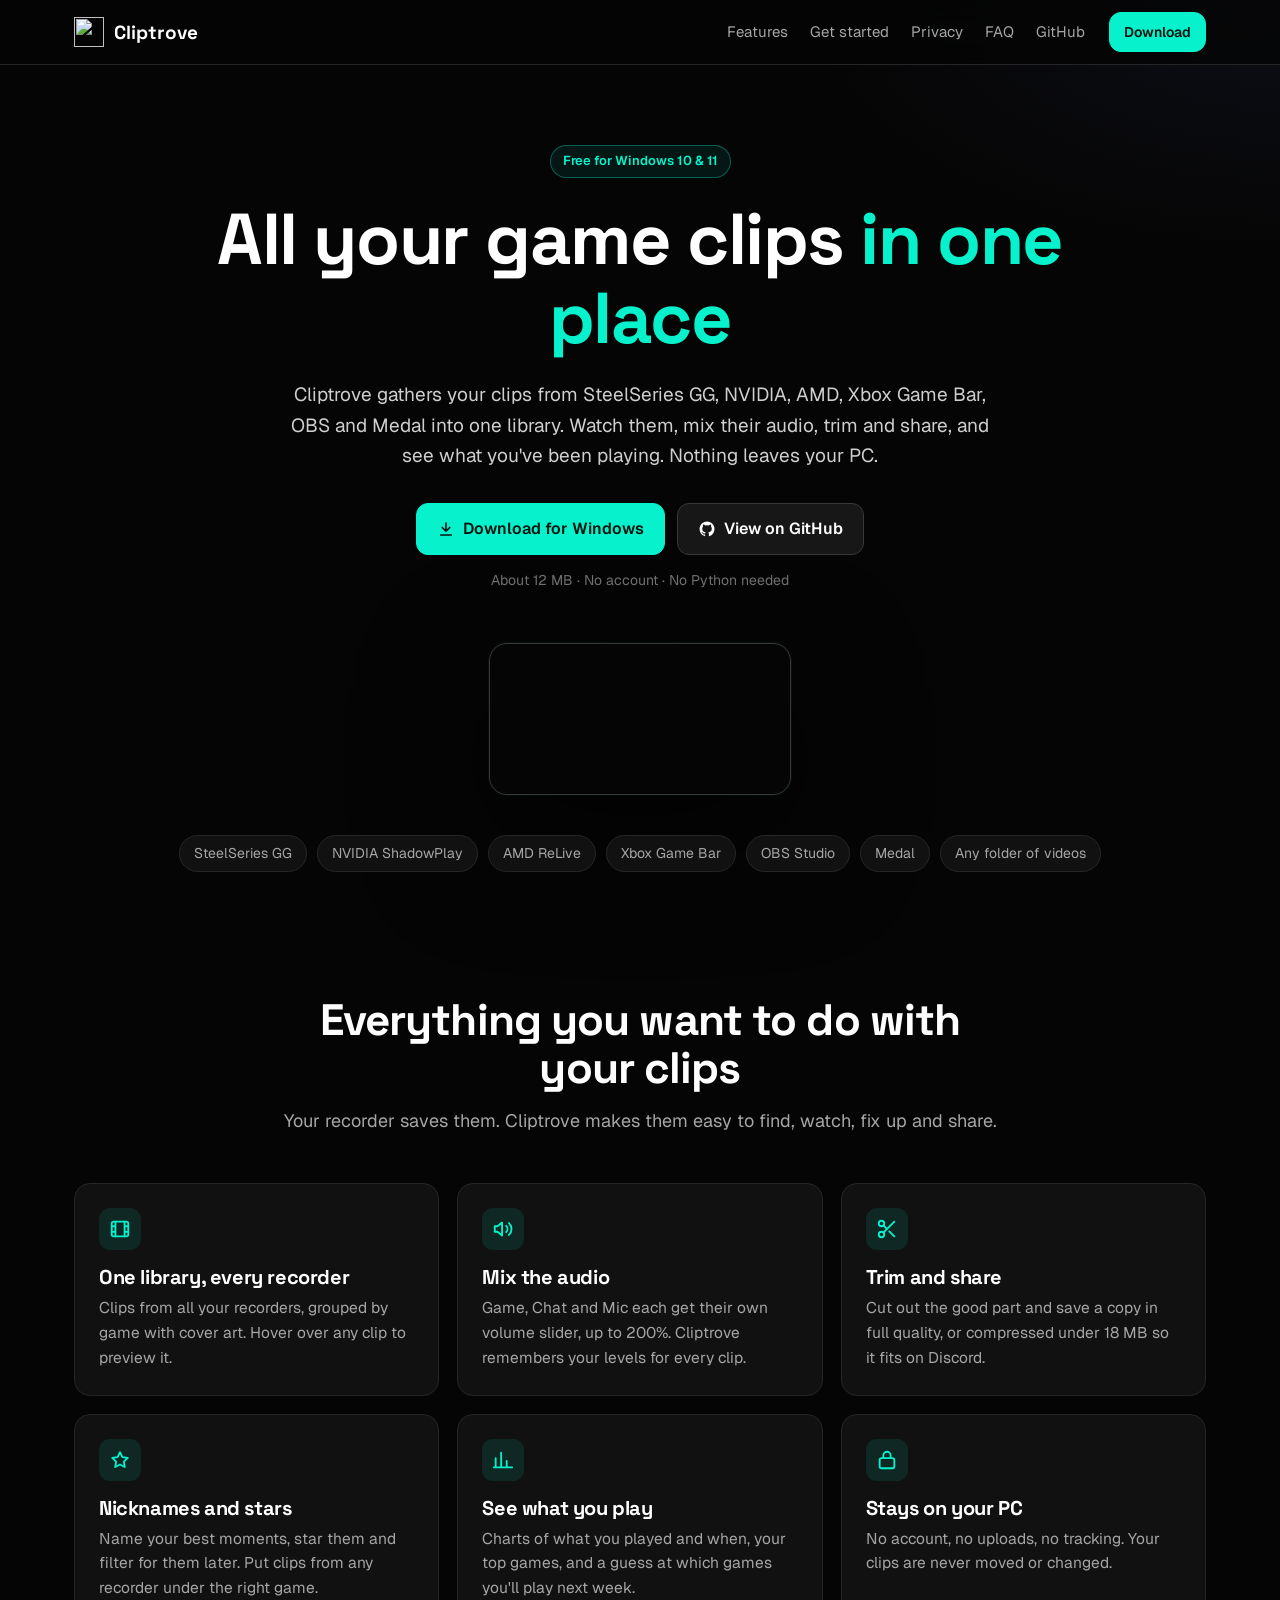
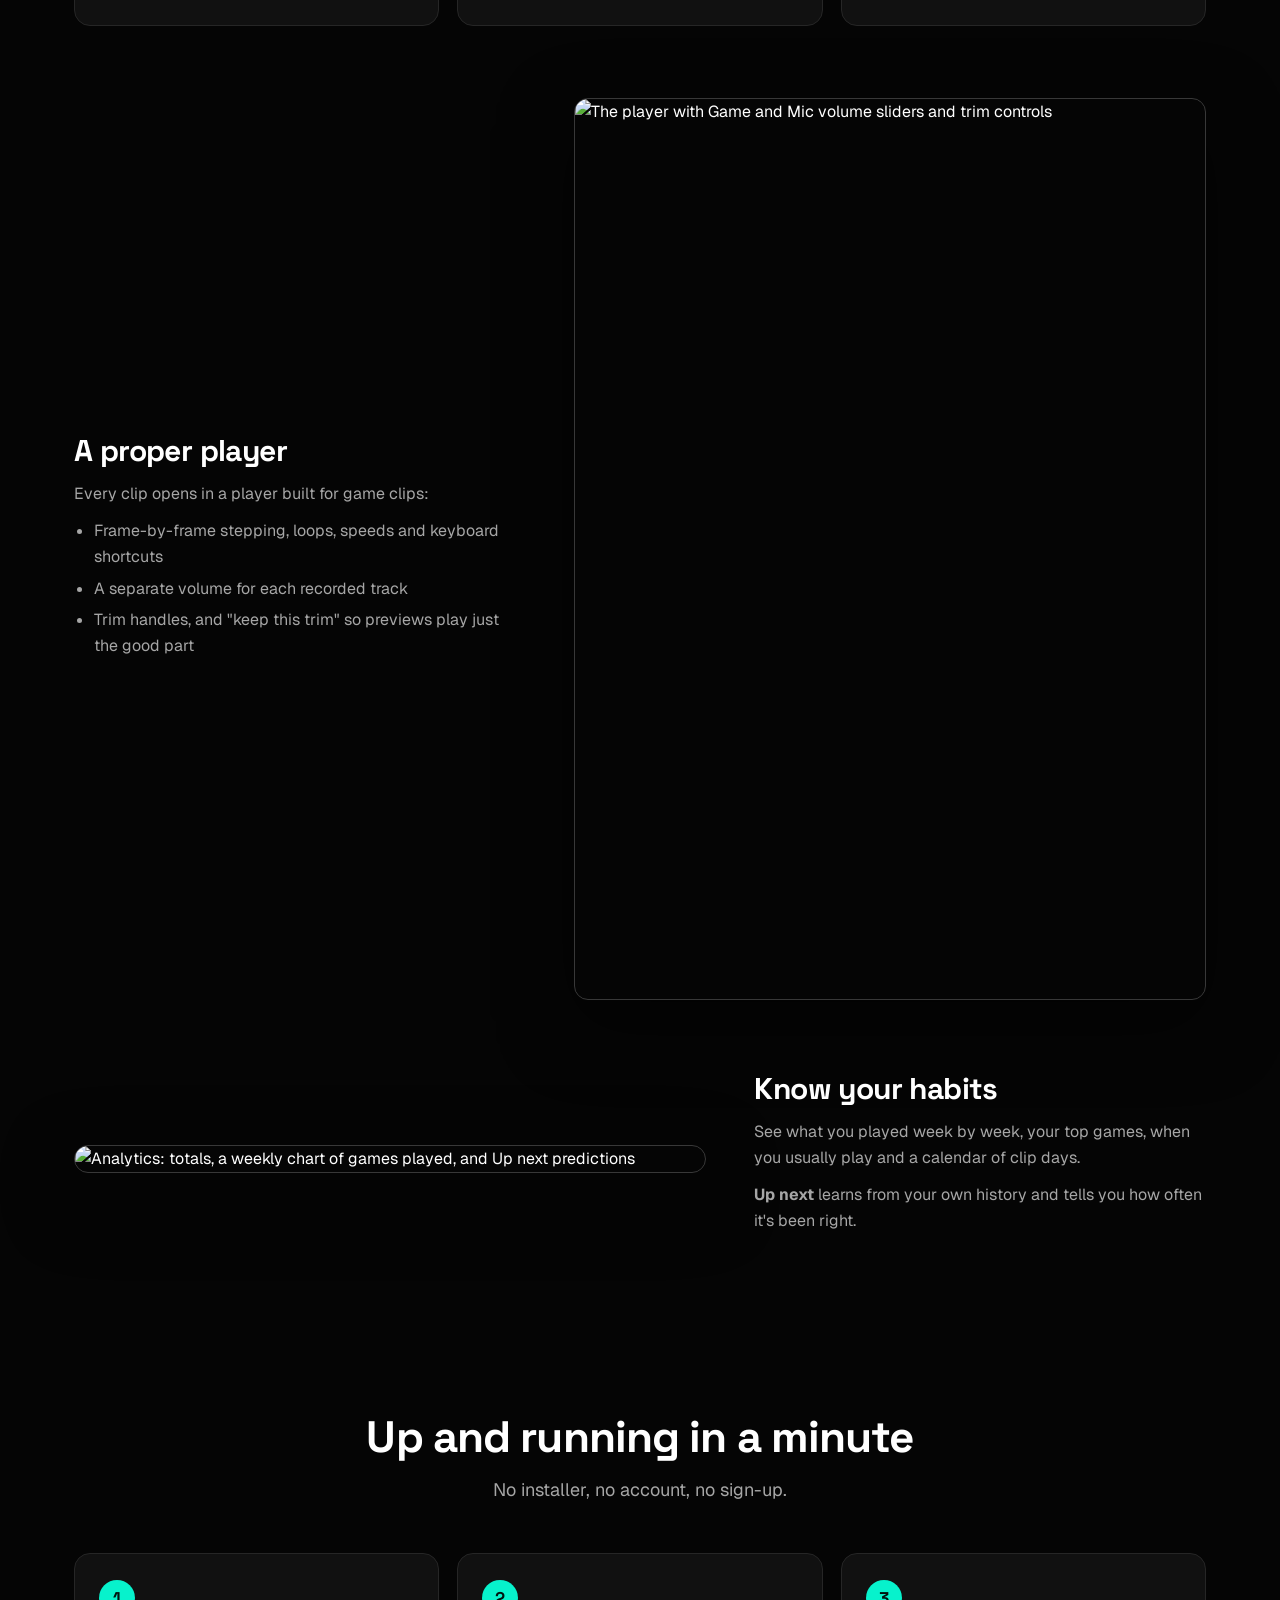
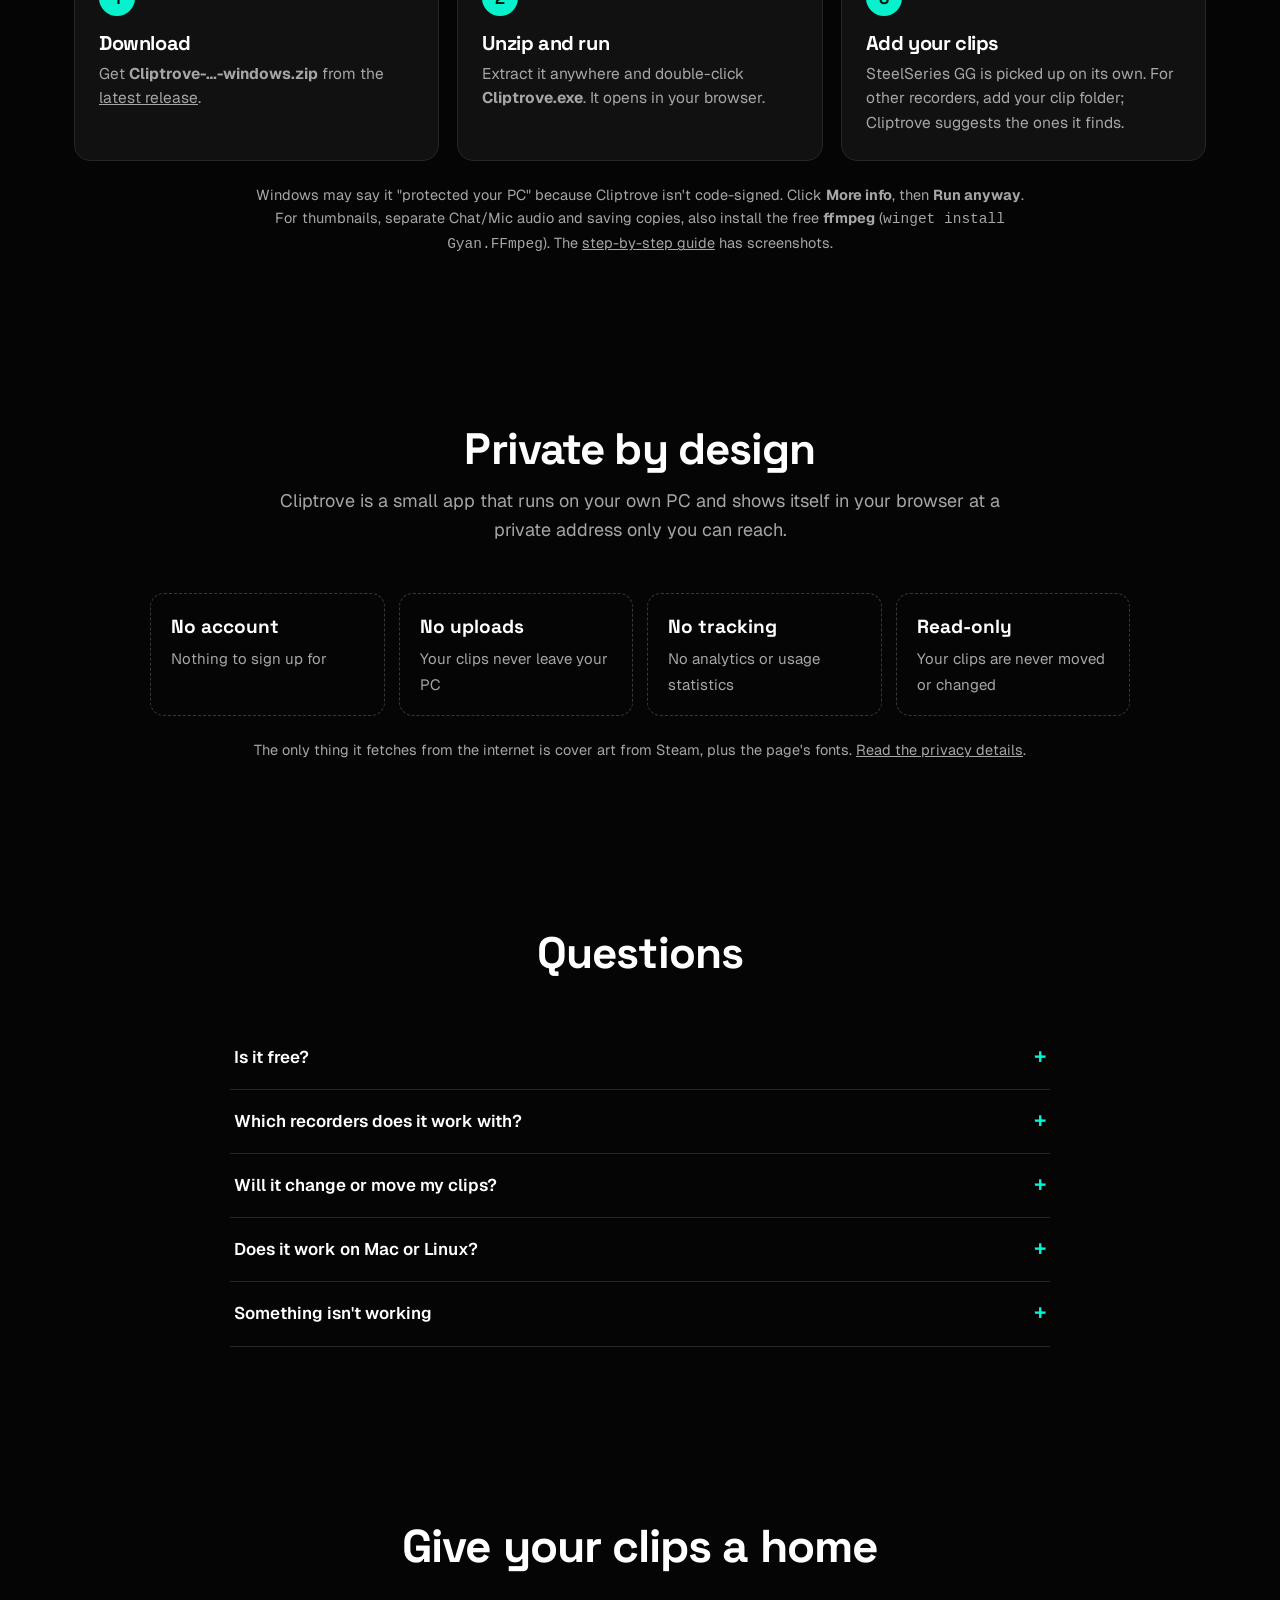
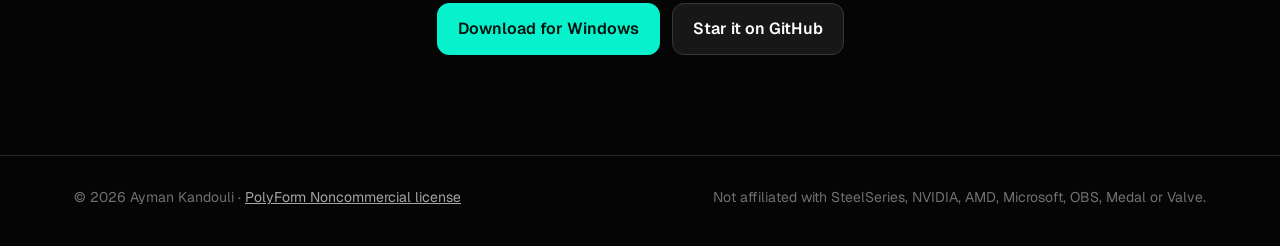
==== site/index.html @ ab4263f8 "Add a website, an animated demo, and links to Discussions - site/: a one-page website for people who" ====
<!doctype html>
<html lang="en">
<head>
<meta charset="utf-8">
<meta name="viewport" content="width=device-width, initial-scale=1">
<title>Cliptrove: a free game clip manager for SteelSeries GG, ShadowPlay, AMD ReLive and OBS</title>
<meta name="description" content="Cliptrove puts every game clip from SteelSeries GG, NVIDIA ShadowPlay, AMD ReLive, Xbox Game Bar, OBS and Medal in one library. Watch, mix audio, trim and share, and see what you've been playing. Free, for Windows, and nothing leaves your PC.">
<link rel="canonical" href="https://th30utcast.github.io/Cliptrove/">
<link rel="icon" href="logo.svg" type="image/svg+xml">
<meta property="og:type" content="website">
<meta property="og:title" content="Cliptrove: all your game clips in one place">
<meta property="og:description" content="Free Windows app for clips from SteelSeries GG, NVIDIA, AMD, Xbox Game Bar, OBS and Medal. Watch, mix, trim, share and see what you play. Nothing leaves your PC.">
<meta property="og:url" content="https://th30utcast.github.io/Cliptrove/">
<meta property="og:image" content="https://th30utcast.github.io/Cliptrove/social-preview.png">
<meta property="og:image:width" content="1280">
<meta property="og:image:height" content="640">
<meta name="twitter:card" content="summary_large_image">
<meta name="theme-color" content="#050505">
<script type="application/ld+json">
{"@context": "https://schema.org", "@type": "SoftwareApplication", "name": "Cliptrove", "operatingSystem": "Windows 10, Windows 11",
 "applicationCategory": "MultimediaApplication", "offers": {"@type": "Offer", "price": "0", "priceCurrency": "USD"},
 "downloadUrl": "https://github.com/Th30utcast/Cliptrove/releases/latest", "image": "https://th30utcast.github.io/Cliptrove/social-preview.png",
 "description": "A local library for game clips from SteelSeries GG, NVIDIA ShadowPlay, AMD ReLive, Xbox Game Bar, OBS and Medal."}
</script>
<link rel="preconnect" href="https://fonts.googleapis.com">
<link rel="preconnect" href="https://fonts.gstatic.com" crossorigin>
<link rel="stylesheet" href="https://fonts.googleapis.com/css2?family=Geist:wght@400..700&family=Space+Grotesk:wght@500..700&display=swap">
<style>
:root{--bg:#050505;--panel:#111;--panel-2:#171717;--line:#262626;--line-2:#383838;--text:#fff;--muted:#a6a6a6;--faint:#707070;--accent:#07f2cc;--accent-hi:#45f6da;--on-accent:#00140f;--display:"Space Grotesk","Segoe UI",system-ui,sans-serif;--body:"Geist","Segoe UI",system-ui,sans-serif;color-scheme:dark}
*{box-sizing:border-box}
html{scroll-behavior:smooth}
body{margin:0;background:radial-gradient(1000px 520px at 10% -8%,rgba(7,242,204,.12),transparent 62%),radial-gradient(800px 420px at 100% 0%,rgba(123,140,255,.07),transparent 60%),var(--bg);color:var(--text);font:16px/1.6 var(--body);-webkit-font-smoothing:antialiased}
a{color:inherit}
img,video{max-width:100%;display:block}
.wrap{max-width:1180px;margin:0 auto;padding:0 24px}
h1,h2,h3{font-family:var(--display);letter-spacing:-.02em;line-height:1.1;margin:0}
.btn{display:inline-flex;align-items:center;gap:8px;padding:12px 20px;border-radius:12px;font-weight:600;text-decoration:none;border:1px solid var(--line-2);background:var(--panel-2);transition:transform .15s,background .15s,border-color .15s}
.btn:hover{border-color:var(--muted)}
.btn:active{transform:scale(.97)}
.btn.primary{background:var(--accent);border-color:var(--accent);color:var(--on-accent)}
.btn.primary:hover{background:var(--accent-hi);border-color:var(--accent-hi)}
.btn svg{width:18px;height:18px}
:focus-visible{outline:2px solid var(--accent);outline-offset:3px}

/* nav */
nav{position:sticky;top:0;z-index:10;background:rgba(5,5,5,.75);backdrop-filter:blur(14px);-webkit-backdrop-filter:blur(14px);border-bottom:1px solid var(--line)}
nav .wrap{display:flex;align-items:center;gap:24px;height:64px}
.brand{display:flex;align-items:center;gap:10px;font:700 19px var(--display);text-decoration:none}
.brand img{width:30px;height:30px}
.links{display:flex;gap:22px;margin-left:auto;font-size:15px}
.links a{color:var(--muted);text-decoration:none}
.links a:hover{color:var(--text)}
nav .btn{padding:8px 14px;font-size:14px}

/* hero */
.hero{padding:80px 0 40px;text-align:center}
.eyebrow{display:inline-block;font-size:13px;font-weight:600;color:var(--accent);border:1px solid rgba(7,242,204,.35);background:rgba(7,242,204,.08);padding:5px 12px;border-radius:999px;margin-bottom:22px}
.hero h1{font-size:clamp(40px,6.4vw,72px);max-width:880px;margin:0 auto}
.hero h1 span{color:var(--accent)}
.lead{max-width:720px;margin:22px auto 0;font-size:19px;color:#cfcfcf}
.cta{display:flex;gap:12px;justify-content:center;flex-wrap:wrap;margin-top:32px}
.small{margin-top:14px;font-size:14px;color:var(--faint)}
.demo{margin:52px auto 0;max-width:1100px;border-radius:18px;overflow:hidden;border:1px solid var(--line-2);box-shadow:0 40px 120px rgba(0,0,0,.65),0 0 0 1px rgba(7,242,204,.06)}
.recorders{display:flex;flex-wrap:wrap;justify-content:center;gap:10px;margin-top:40px}
.recorders span{font-size:14px;color:var(--muted);border:1px solid var(--line);background:var(--panel);padding:6px 14px;border-radius:999px}

/* sections */
section{padding:84px 0}
.head{text-align:center;max-width:720px;margin:0 auto 48px}
.head h2{font-size:clamp(30px,4vw,44px)}
.head p{color:var(--muted);margin:14px 0 0;font-size:18px}
.grid{display:grid;grid-template-columns:repeat(auto-fit,minmax(300px,1fr));gap:18px}
.card{background:var(--panel);border:1px solid var(--line);border-radius:16px;padding:24px}
.card .ic{width:42px;height:42px;border-radius:11px;display:grid;place-items:center;background:rgba(7,242,204,.1);color:var(--accent);margin-bottom:16px}
.card .ic svg{width:22px;height:22px}
.card h3{font-size:20px;margin-bottom:8px}
.card p{margin:0;color:var(--muted);font-size:15.5px}
.row{display:grid;grid-template-columns:minmax(0,5fr) minmax(0,7fr);gap:48px;align-items:center;margin-top:72px}
.row.flip{grid-template-columns:minmax(0,7fr) minmax(0,5fr)}
.row.flip .text{order:2}
.row h3{font-size:30px;margin-bottom:14px}
.row p{color:var(--muted);margin:0 0 12px}
.row ul{margin:0;padding-left:20px;color:var(--muted)}
.row li{margin:6px 0}
.shot{border-radius:14px;overflow:hidden;border:1px solid var(--line-2);box-shadow:0 24px 70px rgba(0,0,0,.55)}
.steps{display:grid;grid-template-columns:repeat(auto-fit,minmax(260px,1fr));gap:18px;counter-reset:step}
.step{position:relative;background:var(--panel);border:1px solid var(--line);border-radius:16px;padding:26px 24px 24px}
.step::before{counter-increment:step;content:counter(step);display:grid;place-items:center;width:36px;height:36px;border-radius:50%;background:var(--accent);color:var(--on-accent);font:700 17px var(--display);margin-bottom:16px}
.step h3{font-size:20px;margin-bottom:8px}
.step p{margin:0;color:var(--muted);font-size:15.5px}
.note{margin:22px auto 0;max-width:780px;text-align:center;font-size:14.5px;color:var(--muted)}
.privacy{display:grid;grid-template-columns:repeat(auto-fit,minmax(220px,1fr));gap:14px;max-width:980px;margin:0 auto}
.privacy div{border:1px dashed var(--line-2);border-radius:14px;padding:18px 20px}
.privacy b{display:block;font-family:var(--display);font-size:19px;margin-bottom:4px}
.privacy span{color:var(--muted);font-size:15px}
.faq{max-width:820px;margin:0 auto}
details{border-bottom:1px solid var(--line);padding:18px 4px}
summary{cursor:pointer;font-weight:600;font-size:17px;list-style:none;display:flex;justify-content:space-between;gap:16px}
summary::after{content:"+";color:var(--accent);font-size:22px;line-height:1}
details[open] summary::after{content:"–"}
details p{color:var(--muted);margin:10px 0 0}
.final{text-align:center;padding:90px 0 100px}
.final h2{font-size:clamp(30px,4vw,46px)}
footer{border-top:1px solid var(--line);padding:30px 0 40px;color:var(--faint);font-size:14px}
footer .wrap{display:flex;flex-wrap:wrap;gap:12px 28px;justify-content:space-between}
footer a{color:var(--muted)}
@media (max-width:860px){
  .links{display:none}
  nav .btn{margin-left:auto}
  .row,.row.flip{grid-template-columns:1fr;gap:24px;margin-top:56px}
  .row.flip .text{order:0}
  .hero{padding-top:56px}
  section{padding:64px 0}
}
@media (prefers-reduced-motion:reduce){html{scroll-behavior:auto}.btn{transition:none}}
</style>
</head>
<body>
<nav>
  <div class="wrap">
    <a class="brand" href="#top"><img src="logo.svg" alt="">Cliptrove</a>
    <div class="links"><a href="#features">Features</a><a href="#start">Get started</a><a href="#privacy">Privacy</a><a href="#faq">FAQ</a><a href="https://github.com/Th30utcast/Cliptrove">GitHub</a></div>
    <a class="btn primary" href="https://github.com/Th30utcast/Cliptrove/releases/latest">Download</a>
  </div>
</nav>

<main id="top">
  <header class="hero">
    <div class="wrap">
      <span class="eyebrow">Free for Windows 10 &amp; 11</span>
      <h1>All your game clips <span>in one place</span></h1>
      <p class="lead">Cliptrove gathers your clips from SteelSeries GG, NVIDIA, AMD, Xbox Game Bar, OBS and Medal into one library. Watch them, mix their audio, trim and share, and see what you've been playing. Nothing leaves your PC.</p>
      <div class="cta">
        <a class="btn primary" href="https://github.com/Th30utcast/Cliptrove/releases/latest"><svg viewBox="0 0 24 24" fill="none" stroke="currentColor" stroke-width="2.2" stroke-linecap="round" stroke-linejoin="round"><path d="M12 4v11M7 10l5 5 5-5M5 20h14"/></svg>Download for Windows</a>
        <a class="btn" href="https://github.com/Th30utcast/Cliptrove"><svg viewBox="0 0 24 24" fill="currentColor"><path d="M12 2a10 10 0 0 0-3.16 19.49c.5.09.68-.22.68-.48v-1.7c-2.78.6-3.37-1.34-3.37-1.34-.45-1.16-1.11-1.47-1.11-1.47-.91-.62.07-.6.07-.6 1 .07 1.53 1.03 1.53 1.03.89 1.52 2.34 1.08 2.91.83.09-.65.35-1.08.63-1.33-2.22-.25-4.55-1.11-4.55-4.94 0-1.09.39-1.98 1.03-2.68-.1-.25-.45-1.27.1-2.65 0 0 .84-.27 2.75 1.02a9.6 9.6 0 0 1 5 0c1.91-1.29 2.75-1.02 2.75-1.02.55 1.38.2 2.4.1 2.65.64.7 1.03 1.59 1.03 2.68 0 3.84-2.34 4.68-4.57 4.93.36.31.68.92.68 1.85v2.75c0 .27.18.58.69.48A10 10 0 0 0 12 2z"/></svg>View on GitHub</a>
      </div>
      <p class="small">About 12 MB · No account · No Python needed</p>
      <video class="demo" src="demo.mp4" poster="images/home.webp" autoplay muted loop playsinline aria-label="Cliptrove in action: browsing games, previewing a clip, mixing its audio and looking at analytics"></video>
      <div class="recorders"><span>SteelSeries GG</span><span>NVIDIA ShadowPlay</span><span>AMD ReLive</span><span>Xbox Game Bar</span><span>OBS Studio</span><span>Medal</span><span>Any folder of videos</span></div>
    </div>
  </header>

  <section id="features">
    <div class="wrap">
      <div class="head"><h2>Everything you want to do with your clips</h2><p>Your recorder saves them. Cliptrove makes them easy to find, watch, fix up and share.</p></div>
      <div class="grid">
        <div class="card"><div class="ic"><svg viewBox="0 0 24 24" fill="none" stroke="currentColor" stroke-width="2" stroke-linecap="round" stroke-linejoin="round"><rect x="3" y="4" width="18" height="16" rx="2"/><path d="M7 4v16M17 4v16M3 9h4M3 15h4M17 9h4M17 15h4"/></svg></div><h3>One library, every recorder</h3><p>Clips from all your recorders, grouped by game with cover art. Hover over any clip to preview it.</p></div>
        <div class="card"><div class="ic"><svg viewBox="0 0 24 24" fill="none" stroke="currentColor" stroke-width="2" stroke-linecap="round" stroke-linejoin="round"><path d="M11 5 6 9H3v6h3l5 4z"/><path d="M15.5 8.5a5 5 0 0 1 0 7M18.5 5.5a9 9 0 0 1 0 13"/></svg></div><h3>Mix the audio</h3><p>Game, Chat and Mic each get their own volume slider, up to 200%. Cliptrove remembers your levels for every clip.</p></div>
        <div class="card"><div class="ic"><svg viewBox="0 0 24 24" fill="none" stroke="currentColor" stroke-width="2" stroke-linecap="round" stroke-linejoin="round"><circle cx="6" cy="6" r="3"/><circle cx="6" cy="18" r="3"/><path d="M20 4 8.1 15.9M14.5 14.5 20 20M8.1 8.1 12 12"/></svg></div><h3>Trim and share</h3><p>Cut out the good part and save a copy in full quality, or compressed under 18 MB so it fits on Discord.</p></div>
        <div class="card"><div class="ic"><svg viewBox="0 0 24 24" fill="none" stroke="currentColor" stroke-width="2" stroke-linecap="round" stroke-linejoin="round"><path d="m12 3.5 2.6 5.3 5.9.9-4.3 4.1 1 5.8-5.2-2.7-5.2 2.7 1-5.8-4.3-4.1 5.9-.9z"/></svg></div><h3>Nicknames and stars</h3><p>Name your best moments, star them and filter for them later. Put clips from any recorder under the right game.</p></div>
        <div class="card"><div class="ic"><svg viewBox="0 0 24 24" fill="none" stroke="currentColor" stroke-width="2" stroke-linecap="round" stroke-linejoin="round"><path d="M4 20V10M10 20V4M16 20v-7M22 20H2"/></svg></div><h3>See what you play</h3><p>Charts of what you played and when, your top games, and a guess at which games you'll play next week.</p></div>
        <div class="card"><div class="ic"><svg viewBox="0 0 24 24" fill="none" stroke="currentColor" stroke-width="2" stroke-linecap="round" stroke-linejoin="round"><rect x="4" y="10" width="16" height="11" rx="2"/><path d="M8 10V7a4 4 0 0 1 8 0v3"/></svg></div><h3>Stays on your PC</h3><p>No account, no uploads, no tracking. Your clips are never moved or changed.</p></div>
      </div>

      <div class="row">
        <div class="text"><h3>A proper player</h3><p>Every clip opens in a player built for game clips:</p><ul><li>Frame-by-frame stepping, loops, speeds and keyboard shortcuts</li><li>A separate volume for each recorded track</li><li>Trim handles, and "keep this trim" so previews play just the good part</li></ul></div>
        <div class="shot"><img src="images/player.webp" alt="The player with Game and Mic volume sliders and trim controls" loading="lazy" width="1440" height="900"></div>
      </div>
      <div class="row flip">
        <div class="text"><h3>Know your habits</h3><p>See what you played week by week, your top games, when you usually play and a calendar of clip days.</p><p><b>Up next</b> learns from your own history and tells you how often it's been right.</p></div>
        <div class="shot"><img src="images/analytics.webp" alt="Analytics: totals, a weekly chart of games played, and Up next predictions" loading="lazy"></div>
      </div>
    </div>
  </section>

  <section id="start">
    <div class="wrap">
      <div class="head"><h2>Up and running in a minute</h2><p>No installer, no account, no sign-up.</p></div>
      <div class="steps">
        <div class="step"><h3>Download</h3><p>Get <b>Cliptrove-…-windows.zip</b> from the <a href="https://github.com/Th30utcast/Cliptrove/releases/latest">latest release</a>.</p></div>
        <div class="step"><h3>Unzip and run</h3><p>Extract it anywhere and double-click <b>Cliptrove.exe</b>. It opens in your browser.</p></div>
        <div class="step"><h3>Add your clips</h3><p>SteelSeries GG is picked up on its own. For other recorders, add your clip folder; Cliptrove suggests the ones it finds.</p></div>
      </div>
      <p class="note">Windows may say it "protected your PC" because Cliptrove isn't code-signed. Click <b>More info</b>, then <b>Run anyway</b>. For thumbnails, separate Chat/Mic audio and saving copies, also install the free <b>ffmpeg</b> (<code>winget install Gyan.FFmpeg</code>). The <a href="https://github.com/Th30utcast/Cliptrove#get-started">step-by-step guide</a> has screenshots.</p>
    </div>
  </section>

  <section id="privacy">
    <div class="wrap">
      <div class="head"><h2>Private by design</h2><p>Cliptrove is a small app that runs on your own PC and shows itself in your browser at a private address only you can reach.</p></div>
      <div class="privacy">
        <div><b>No account</b><span>Nothing to sign up for</span></div>
        <div><b>No uploads</b><span>Your clips never leave your PC</span></div>
        <div><b>No tracking</b><span>No analytics or usage statistics</span></div>
        <div><b>Read-only</b><span>Your clips are never moved or changed</span></div>
      </div>
      <p class="note">The only thing it fetches from the internet is cover art from Steam, plus the page's fonts. <a href="https://github.com/Th30utcast/Cliptrove/blob/main/PRIVACY.md">Read the privacy details</a>.</p>
    </div>
  </section>

  <section id="faq">
    <div class="wrap">
      <div class="head"><h2>Questions</h2></div>
      <div class="faq">
        <details><summary>Is it free?</summary><p>Yes, for personal and other noncommercial use. The source code is public under the PolyForm Noncommercial license. Selling it or using it commercially needs permission.</p></details>
        <details><summary>Which recorders does it work with?</summary><p>SteelSeries GG (read straight from its library), NVIDIA ShadowPlay / NVIDIA App, AMD ReLive / Adrenalin, Xbox Game Bar, OBS Studio, Medal, and any folder of videos. It works out the game and date from each recorder's file names and folders.</p></details>
        <details><summary>Will it change or move my clips?</summary><p>No. It only reads them. New files are only written when you save an edited copy, into an "Edited Clips" folder you choose.</p></details>
        <details><summary>Does it work on Mac or Linux?</summary><p>The download is for Windows. Developers can run it from the source code on macOS and Linux, but that isn't tested yet.</p></details>
        <details><summary>Something isn't working</summary><p>Ask in <a href="https://github.com/Th30utcast/Cliptrove/discussions">Discussions</a> or <a href="https://github.com/Th30utcast/Cliptrove/issues/new/choose">report a bug</a>. Please leave out personal folder names.</p></details>
      </div>
    </div>
  </section>

  <section class="final">
    <div class="wrap">
      <h2>Give your clips a home</h2>
      <div class="cta"><a class="btn primary" href="https://github.com/Th30utcast/Cliptrove/releases/latest">Download for Windows</a><a class="btn" href="https://github.com/Th30utcast/Cliptrove">Star it on GitHub</a></div>
    </div>
  </section>
</main>

<footer>
  <div class="wrap">
    <span>© 2026 Ayman Kandouli · <a href="https://github.com/Th30utcast/Cliptrove/blob/main/LICENSE.md">PolyForm Noncommercial license</a></span>
    <span>Not affiliated with SteelSeries, NVIDIA, AMD, Microsoft, OBS, Medal or Valve.</span>
  </div>
</footer>
<script>
  // Respect "reduce motion": show the still picture instead of the playing demo
  if (matchMedia('(prefers-reduced-motion: reduce)').matches) { const v = document.querySelector('.demo'); v.removeAttribute('autoplay'); v.pause(); }
</script>
</body>
</html>
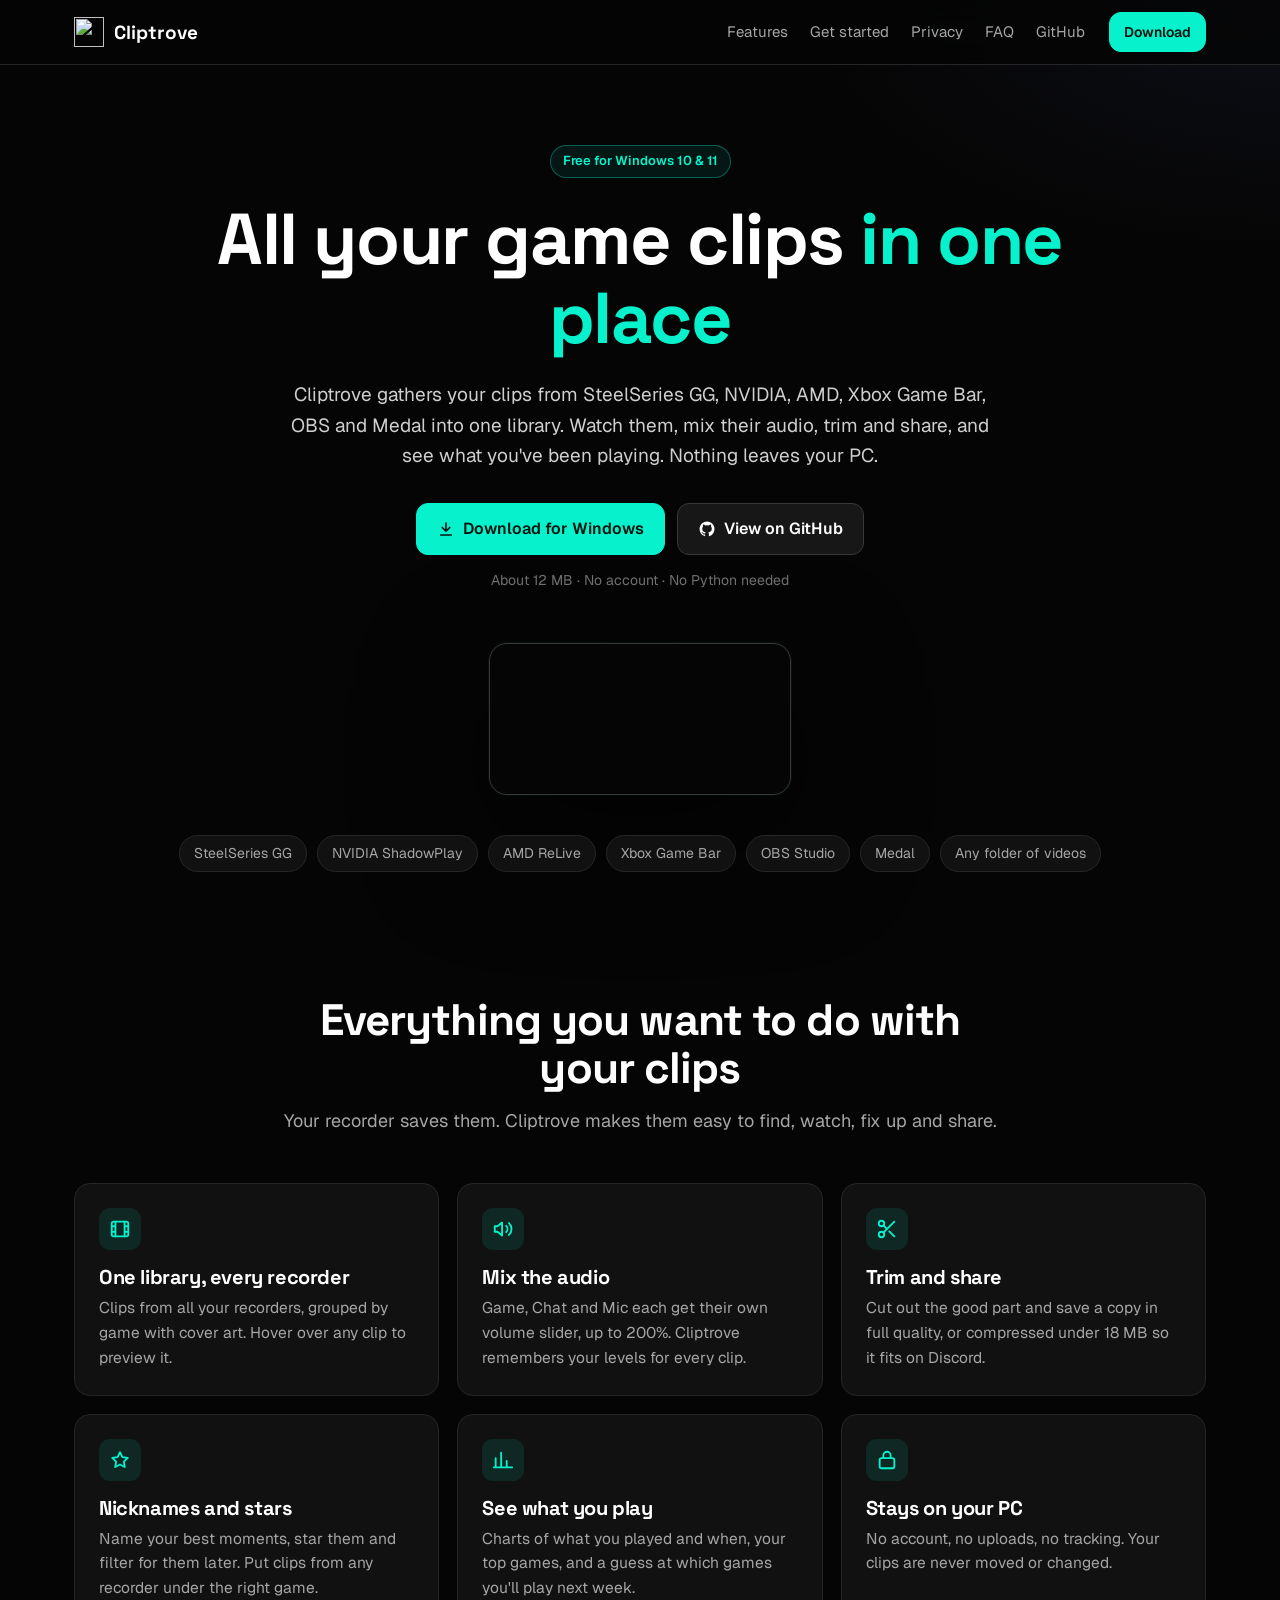
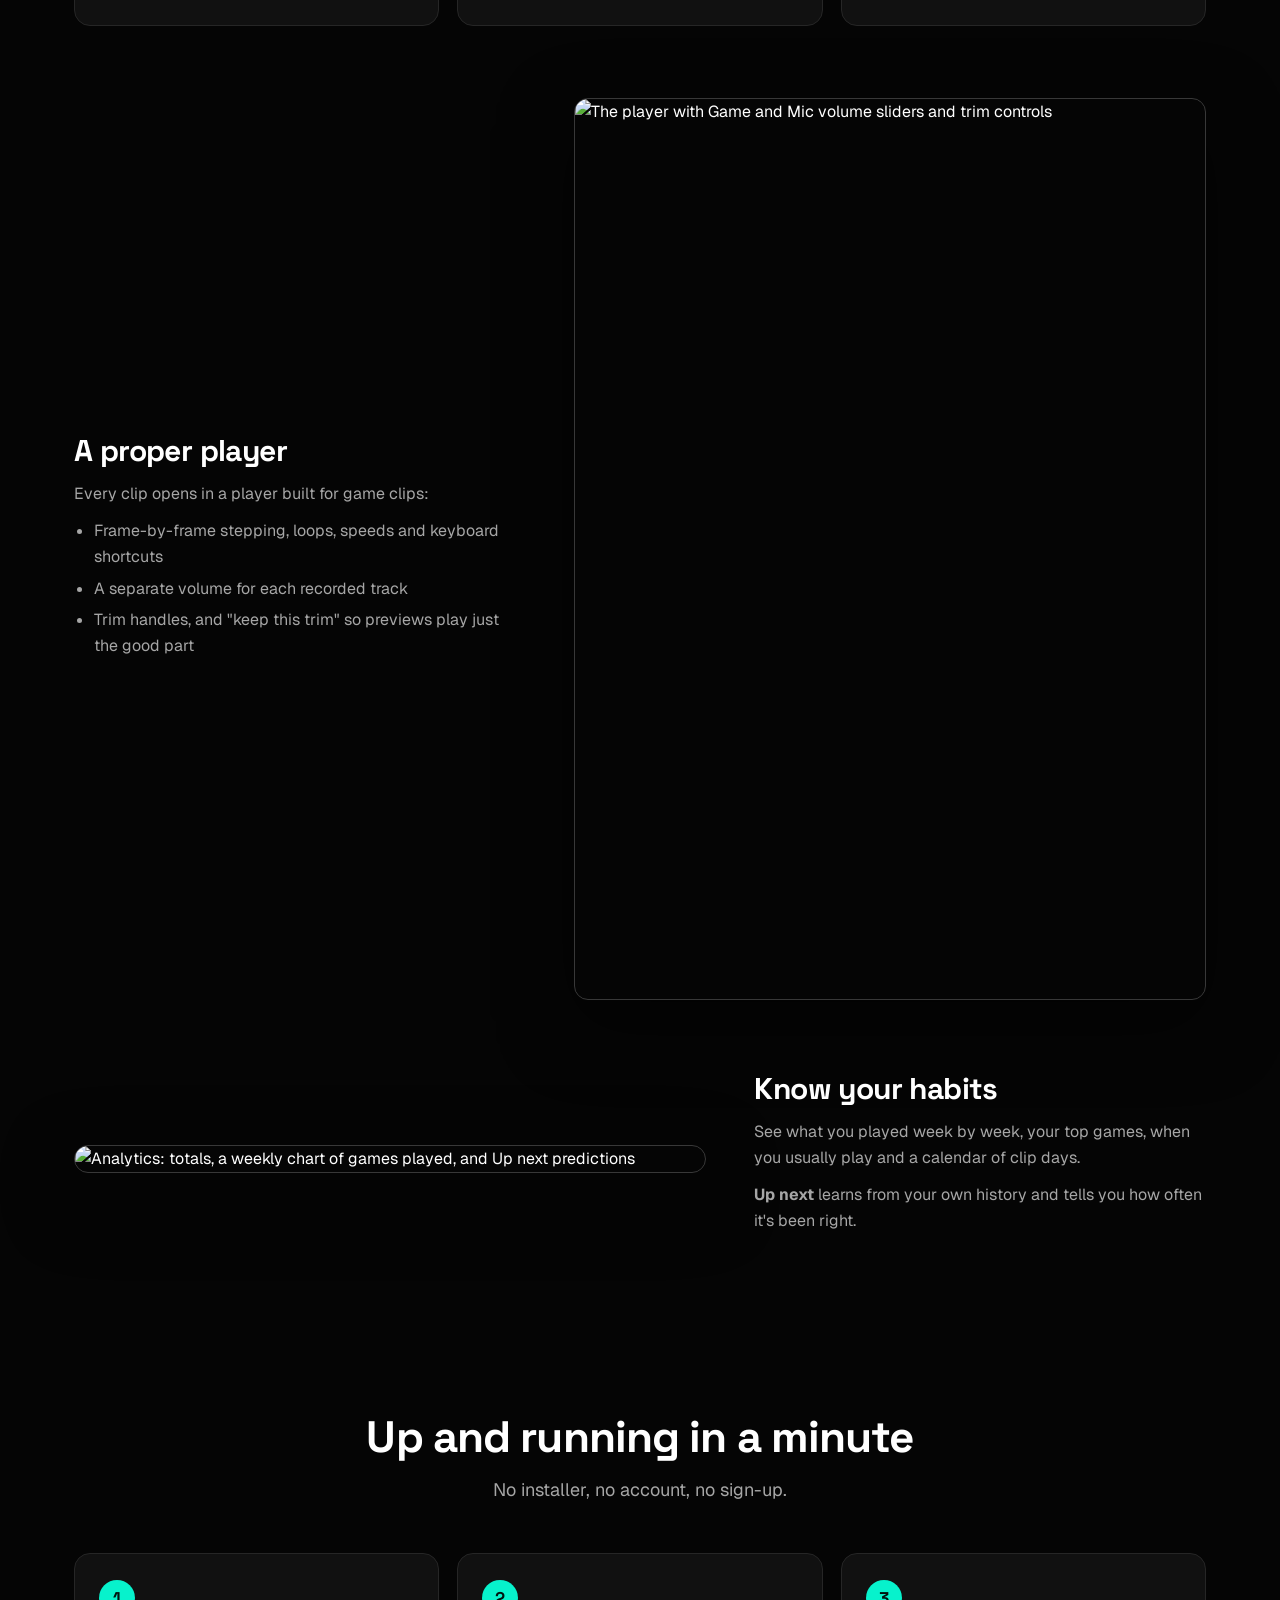
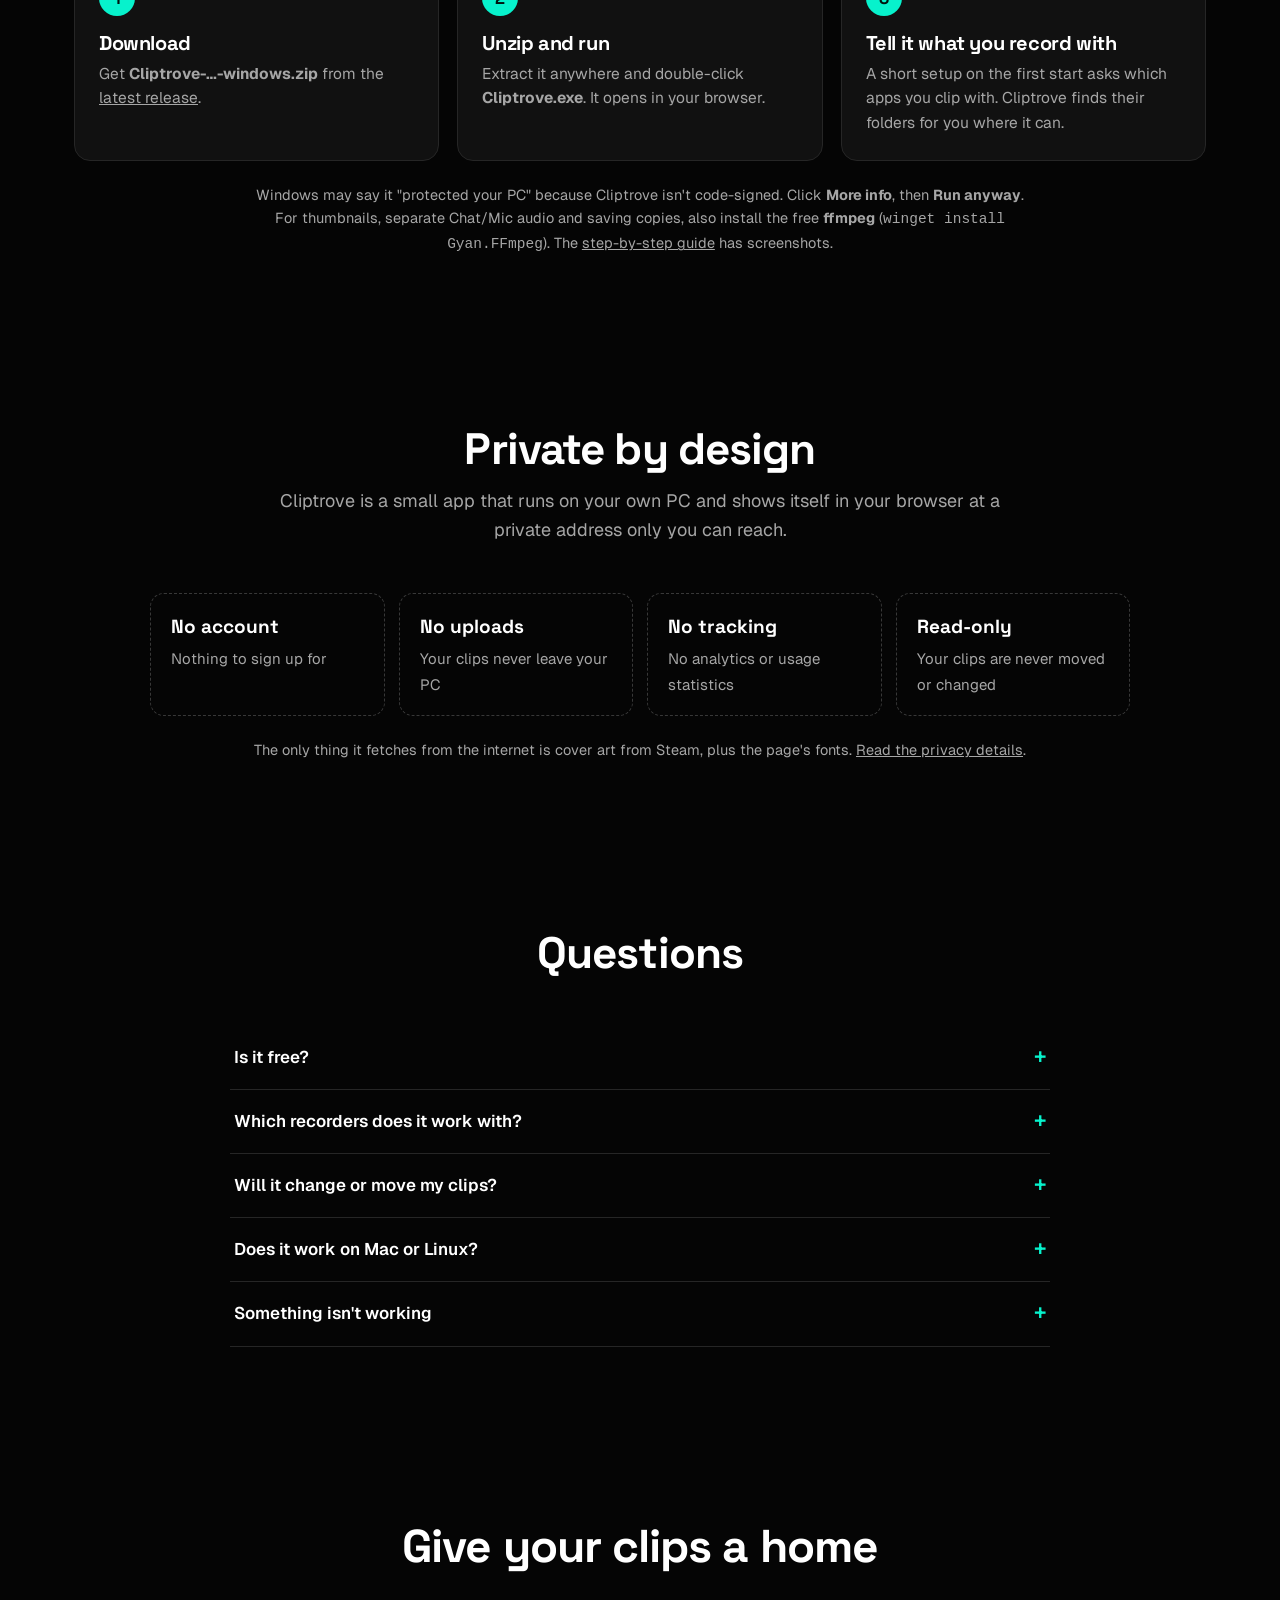
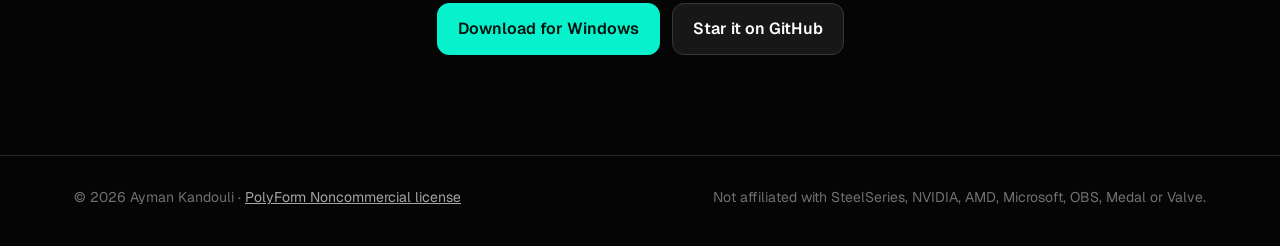
==== commit df2f1787: "Ask which apps you record with on the first start The first time Cliptrove starts (no settings saved" ====
--- a/site/index.html
+++ b/site/index.html
@@ -169,7 +169,7 @@
       <div class="steps">
         <div class="step"><h3>Download</h3><p>Get <b>Cliptrove-…-windows.zip</b> from the <a href="https://github.com/Th30utcast/Cliptrove/releases/latest">latest release</a>.</p></div>
         <div class="step"><h3>Unzip and run</h3><p>Extract it anywhere and double-click <b>Cliptrove.exe</b>. It opens in your browser.</p></div>
-        <div class="step"><h3>Add your clips</h3><p>SteelSeries GG is picked up on its own. For other recorders, add your clip folder; Cliptrove suggests the ones it finds.</p></div>
+        <div class="step"><h3>Tell it what you record with</h3><p>A short setup on the first start asks which apps you clip with. Cliptrove finds their folders for you where it can.</p></div>
       </div>
       <p class="note">Windows may say it "protected your PC" because Cliptrove isn't code-signed. Click <b>More info</b>, then <b>Run anyway</b>. For thumbnails, separate Chat/Mic audio and saving copies, also install the free <b>ffmpeg</b> (<code>winget install Gyan.FFmpeg</code>). The <a href="https://github.com/Th30utcast/Cliptrove#get-started">step-by-step guide</a> has screenshots.</p>
     </div>
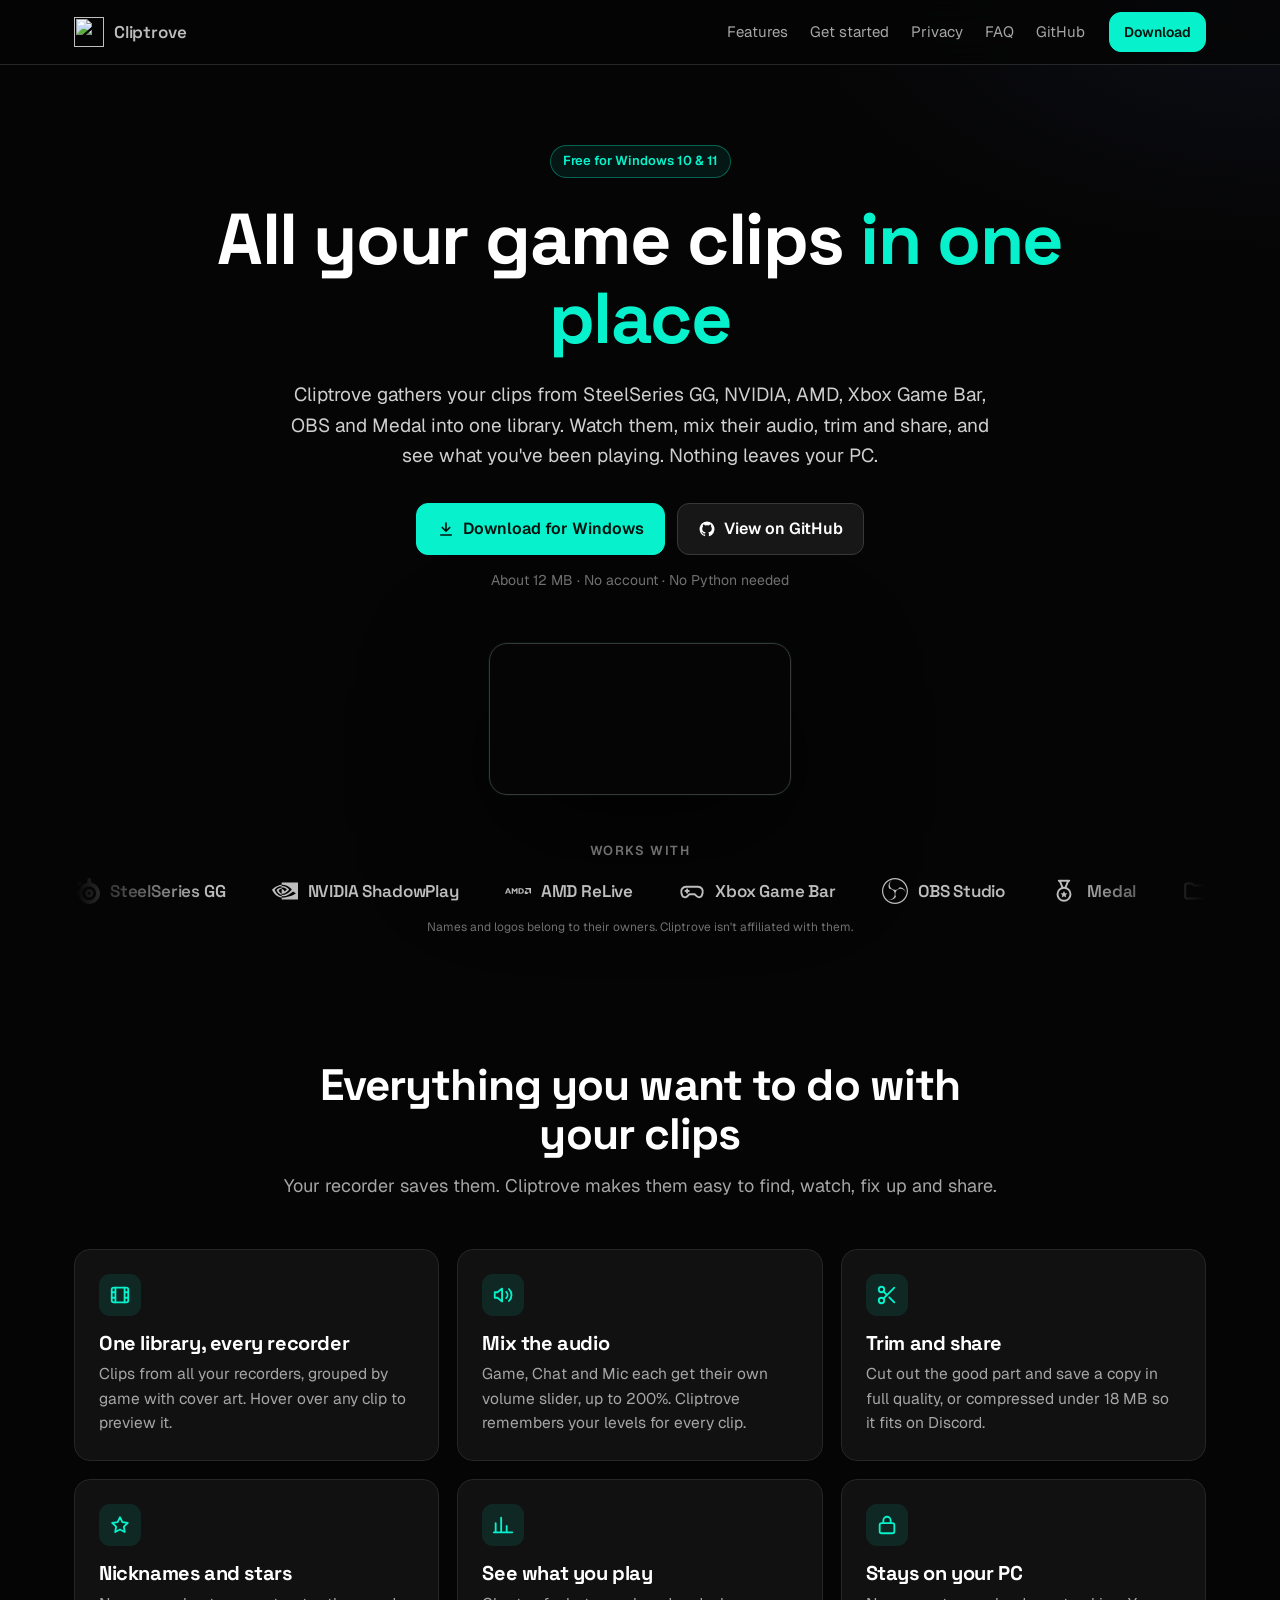
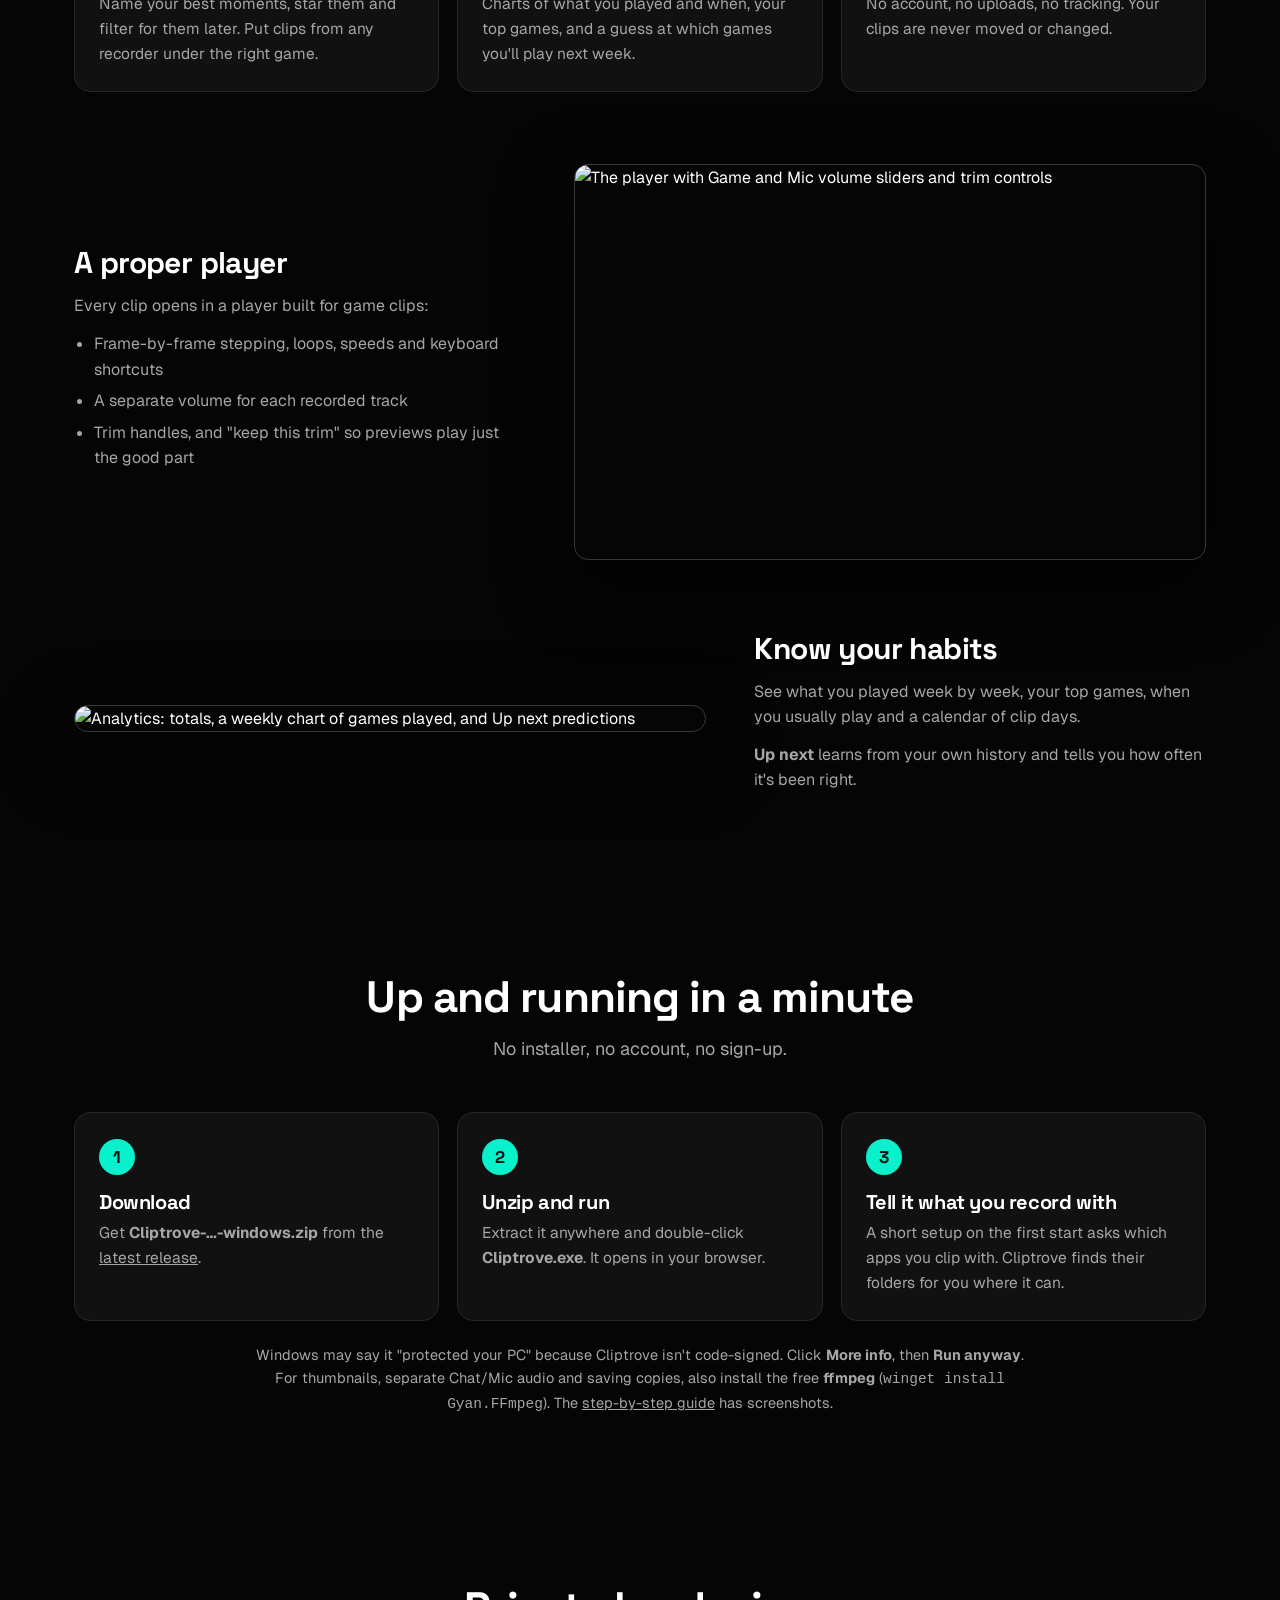
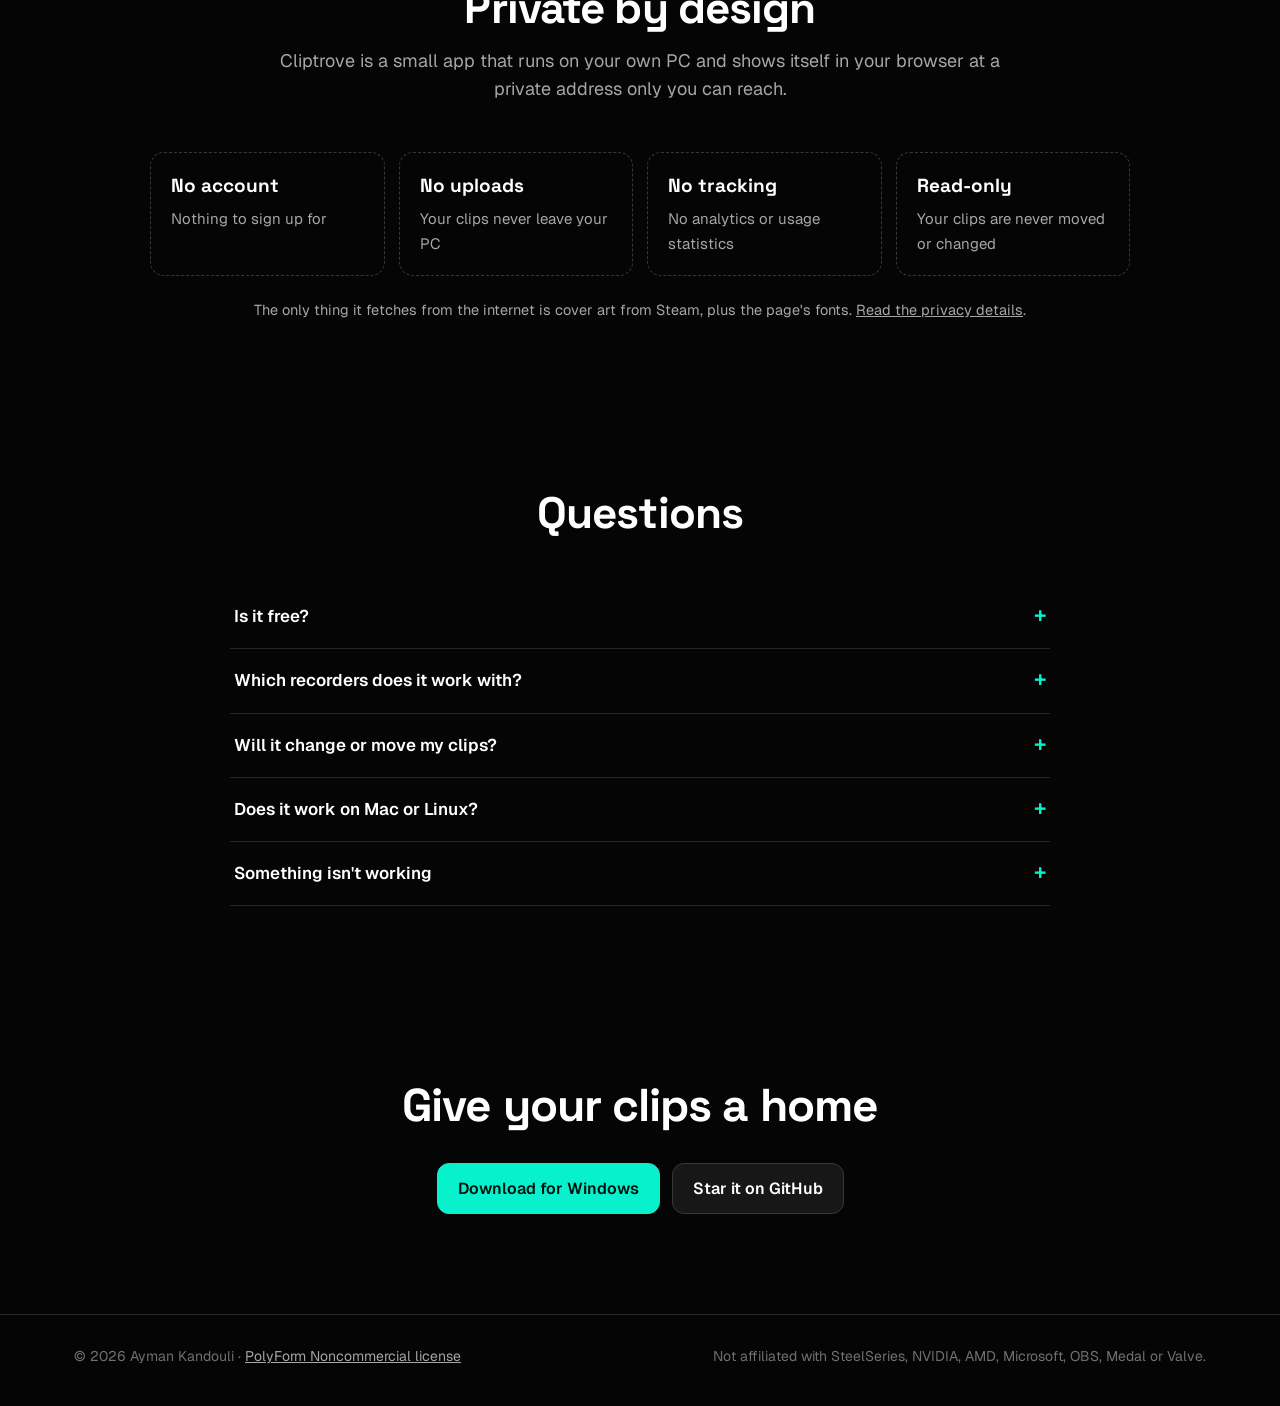
==== commit 64fa265e: "Website: fix the stretched player screenshot, scrolling "Works with" logos - Images kept their HTML " ====
--- a/site/index.html
+++ b/site/index.html
@@ -31,7 +31,7 @@
 html{scroll-behavior:smooth}
 body{margin:0;background:radial-gradient(1000px 520px at 10% -8%,rgba(7,242,204,.12),transparent 62%),radial-gradient(800px 420px at 100% 0%,rgba(123,140,255,.07),transparent 60%),var(--bg);color:var(--text);font:16px/1.6 var(--body);-webkit-font-smoothing:antialiased}
 a{color:inherit}
-img,video{max-width:100%;display:block}
+img,video{max-width:100%;height:auto;display:block}
 .wrap{max-width:1180px;margin:0 auto;padding:0 24px}
 h1,h2,h3{font-family:var(--display);letter-spacing:-.02em;line-height:1.1;margin:0}
 .btn{display:inline-flex;align-items:center;gap:8px;padding:12px 20px;border-radius:12px;font-weight:600;text-decoration:none;border:1px solid var(--line-2);background:var(--panel-2);transition:transform .15s,background .15s,border-color .15s}
@@ -61,8 +61,17 @@
 .cta{display:flex;gap:12px;justify-content:center;flex-wrap:wrap;margin-top:32px}
 .small{margin-top:14px;font-size:14px;color:var(--faint)}
 .demo{margin:52px auto 0;max-width:1100px;border-radius:18px;overflow:hidden;border:1px solid var(--line-2);box-shadow:0 40px 120px rgba(0,0,0,.65),0 0 0 1px rgba(7,242,204,.06)}
-.recorders{display:flex;flex-wrap:wrap;justify-content:center;gap:10px;margin-top:40px}
-.recorders span{font-size:14px;color:var(--muted);border:1px solid var(--line);background:var(--panel);padding:6px 14px;border-radius:999px}
+.works{margin-top:46px}
+.works-label{display:block;font-size:13px;font-weight:600;letter-spacing:.12em;text-transform:uppercase;color:var(--faint);margin-bottom:16px}
+.marquee{overflow:hidden;-webkit-mask-image:linear-gradient(90deg,transparent,#000 12%,#000 88%,transparent);mask-image:linear-gradient(90deg,transparent,#000 12%,#000 88%,transparent)}
+.marquee-track{display:flex;width:max-content;animation:flow 38s linear infinite}
+.marquee:hover .marquee-track{animation-play-state:paused}
+.marquee-set{display:flex;gap:46px;padding-right:46px}
+@keyframes flow{from{transform:translateX(-50%)}to{transform:translateX(0)}}
+.brand{display:inline-flex;align-items:center;gap:10px;font:600 17px var(--display);letter-spacing:-.01em;color:#bdbdbd;white-space:nowrap;transition:color .2s}
+.brand:hover{color:#fff}
+.brand svg{width:26px;height:26px;flex:none}
+.works-note{margin:14px 0 0;font-size:12px;color:var(--faint)}
 
 /* sections */
 section{padding:84px 0}
@@ -112,7 +121,7 @@
   .hero{padding-top:56px}
   section{padding:64px 0}
 }
-@media (prefers-reduced-motion:reduce){html{scroll-behavior:auto}.btn{transition:none}}
+@media (prefers-reduced-motion:reduce){html{scroll-behavior:auto}.btn{transition:none}.marquee{-webkit-mask-image:none;mask-image:none}.marquee-track{animation:none;width:auto}.marquee-set{flex-wrap:wrap;justify-content:center;gap:18px 34px;padding:0}.marquee-set+.marquee-set{display:none}}
 </style>
 </head>
 <body>
@@ -136,7 +145,13 @@
       </div>
       <p class="small">About 12 MB · No account · No Python needed</p>
       <video class="demo" src="demo.mp4" poster="images/home.webp" autoplay muted loop playsinline aria-label="Cliptrove in action: browsing games, previewing a clip, mixing its audio and looking at analytics"></video>
-      <div class="recorders"><span>SteelSeries GG</span><span>NVIDIA ShadowPlay</span><span>AMD ReLive</span><span>Xbox Game Bar</span><span>OBS Studio</span><span>Medal</span><span>Any folder of videos</span></div>
+      <div class="works">
+        <span class="works-label">Works with</span>
+        <div class="marquee" role="list" aria-label="Works with SteelSeries GG, NVIDIA ShadowPlay, AMD ReLive, Xbox Game Bar, OBS Studio, Medal, Any folder of videos">
+          <div class="marquee-track"><div class="marquee-set"><span class="brand"><svg viewBox="0 0 24 24" aria-hidden="true"><path fill="currentColor" d="M14.08 0c-1 0-1.81.81-1.81 1.81v2.57c-4.02.74-7.2 3.91-7.94 7.92H1.81C.81 12.3 0 13.11 0 14.11c0 1 .81 1.81 1.81 1.81h2.52C5.18 20.51 9.23 24 14.08 24 19.55 24 24 19.56 24 14.11c0-4.84-3.5-8.88-8.11-9.73V1.81C15.89.81 15.08 0 14.08 0ZM4.69 3.18c-1 0-1.82.81-1.82 1.81 0 1 .82 1.81 1.82 1.81s1.82-.81 1.82-1.81c0-1-.82-1.81-1.82-1.81zm9.39 4.65c3.47 0 6.29 2.81 6.29 6.28 0 3.46-2.82 6.28-6.29 6.28-3.47 0-6.29-2.82-6.29-6.28 0-3.46 2.82-6.28 6.29-6.28zm-.02 2.4c-2.15 0-3.89 1.74-3.89 3.88S11.92 18 14.06 18c2.15 0 3.89-1.74 3.89-3.88 0-2.14-1.75-3.88-3.89-3.88zm0 2.72c.65 0 1.17.52 1.17 1.16 0 .64-.52 1.17-1.17 1.17-.64 0-1.17-.53-1.17-1.17 0-.64.53-1.16 1.17-1.16z"/></svg>SteelSeries GG</span><span class="brand"><svg viewBox="0 0 24 24" aria-hidden="true"><path fill="currentColor" d="M8.948 8.798v-1.43a6.7 6.7 0 0 1 .424-.018c3.922-.124 6.493 3.374 6.493 3.374s-2.774 3.851-5.75 3.851c-.398 0-.787-.062-1.158-.185v-4.346c1.528.185 1.837.857 2.747 2.385l2.04-1.714s-1.492-1.952-4-1.952a6.016 6.016 0 0 0-.796.035m0-4.735v2.138l.424-.027c5.45-.185 9.01 4.47 9.01 4.47s-4.08 4.964-8.33 4.964c-.37 0-.733-.035-1.095-.097v1.325c.3.035.61.062.91.062 3.957 0 6.82-2.023 9.593-4.408.459.371 2.34 1.263 2.73 1.652-2.633 2.208-8.772 3.984-12.253 3.984-.335 0-.653-.018-.971-.053v1.864H24V4.063zm0 10.326v1.131c-3.657-.654-4.673-4.46-4.673-4.46s1.758-1.944 4.673-2.262v1.237H8.94c-1.528-.186-2.73 1.245-2.73 1.245s.68 2.412 2.739 3.11M2.456 10.9s2.164-3.197 6.5-3.533V6.201C4.153 6.59 0 10.653 0 10.653s2.35 6.802 8.948 7.42v-1.237c-4.84-.6-6.492-5.936-6.492-5.936z"/></svg>NVIDIA ShadowPlay</span><span class="brand"><svg viewBox="0 0 24 24" aria-hidden="true"><path fill="currentColor" d="M18.324 9.137l1.559 1.56h2.556v2.557L24 14.814V9.137zM2 9.52l-2 4.96h1.309l.37-.982H3.9l.408.982h1.338L3.432 9.52zm4.209 0v4.955h1.238v-3.092l1.338 1.562h.188l1.338-1.556v3.091h1.238V9.52H10.47l-1.592 1.845L7.287 9.52zm6.283 0v4.96h2.057c1.979 0 2.88-1.046 2.88-2.472 0-1.36-.937-2.488-2.747-2.488zm1.237.91h.792c1.17 0 1.63.711 1.63 1.57 0 .728-.372 1.572-1.616 1.572h-.806zm-10.985.273l.791 1.932H2.008zm17.137.307l-1.604 1.603v2.25h2.246l1.604-1.607h-2.246z"/></svg>AMD ReLive</span><span class="brand"><svg viewBox="0 0 24 24" aria-hidden="true"><path fill="none" stroke="currentColor" stroke-width="1.8" stroke-linecap="round" stroke-linejoin="round" d="M6.5 8h11a4.5 4.5 0 0 1 4.3 5.8l-.6 2a2.8 2.8 0 0 1-4.6 1.2L14.4 15H9.6L7.4 17a2.8 2.8 0 0 1-4.6-1.2l-.6-2A4.5 4.5 0 0 1 6.5 8zM7.5 10.5v3M6 12h3"/></svg>Xbox Game Bar</span><span class="brand"><svg viewBox="0 0 24 24" aria-hidden="true"><path fill="currentColor" d="M12,24C5.383,24,0,18.617,0,12S5.383,0,12,0s12,5.383,12,12S18.617,24,12,24z M12,1.109 C5.995,1.109,1.11,5.995,1.11,12C1.11,18.005,5.995,22.89,12,22.89S22.89,18.005,22.89,12C22.89,5.995,18.005,1.109,12,1.109z M6.182,5.99c0.352-1.698,1.503-3.229,3.05-3.996c-0.269,0.273-0.595,0.483-0.844,0.78c-1.02,1.1-1.48,2.692-1.199,4.156 c0.355,2.235,2.455,4.06,4.732,4.028c1.765,0.079,3.485-0.937,4.348-2.468c1.848,0.063,3.645,1.017,4.7,2.548 c0.54,0.799,0.962,1.736,0.991,2.711c-0.342-1.295-1.202-2.446-2.375-3.095c-1.135-0.639-2.529-0.802-3.772-0.425 c-1.56,0.448-2.849,1.723-3.293,3.293c-0.377,1.25-0.216,2.628,0.377,3.772c-0.825,1.429-2.315,2.449-3.932,2.756 c-1.244,0.261-2.551,0.059-3.709-0.464c1.036,0.302,2.161,0.355,3.191-0.011c1.381-0.457,2.522-1.567,3.024-2.935 c0.556-1.49,0.345-3.261-0.591-4.54c-0.7-1.007-1.803-1.717-3.002-1.969c-0.38-0.068-0.764-0.098-1.148-0.134 c-0.611-1.231-0.834-2.66-0.528-3.996L6.182,5.99z"/></svg>OBS Studio</span><span class="brand"><svg viewBox="0 0 24 24" aria-hidden="true"><path fill="none" stroke="currentColor" stroke-width="1.8" stroke-linecap="round" stroke-linejoin="round" d="M8 2.5l2.6 6.2M16 2.5l-2.6 6.2M7.2 2.5h9.6"/><circle cx="12" cy="15" r="6" fill="none" stroke="currentColor" stroke-width="1.8"/><path fill="currentColor" d="m12 12 1 2 2.2.3-1.6 1.5.4 2.2-2-1.1-2 1.1.4-2.2-1.6-1.5 2.2-.3z"/></svg>Medal</span><span class="brand"><svg viewBox="0 0 24 24" aria-hidden="true"><path fill="none" stroke="currentColor" stroke-width="1.8" stroke-linejoin="round" d="M3 6.5A1.5 1.5 0 0 1 4.5 5H9l2 2h8.5A1.5 1.5 0 0 1 21 8.5v9a1.5 1.5 0 0 1-1.5 1.5h-15A1.5 1.5 0 0 1 3 17.5z"/></svg>Any folder of videos</span></div><div class="marquee-set" aria-hidden="true"><span class="brand"><svg viewBox="0 0 24 24" aria-hidden="true"><path fill="currentColor" d="M14.08 0c-1 0-1.81.81-1.81 1.81v2.57c-4.02.74-7.2 3.91-7.94 7.92H1.81C.81 12.3 0 13.11 0 14.11c0 1 .81 1.81 1.81 1.81h2.52C5.18 20.51 9.23 24 14.08 24 19.55 24 24 19.56 24 14.11c0-4.84-3.5-8.88-8.11-9.73V1.81C15.89.81 15.08 0 14.08 0ZM4.69 3.18c-1 0-1.82.81-1.82 1.81 0 1 .82 1.81 1.82 1.81s1.82-.81 1.82-1.81c0-1-.82-1.81-1.82-1.81zm9.39 4.65c3.47 0 6.29 2.81 6.29 6.28 0 3.46-2.82 6.28-6.29 6.28-3.47 0-6.29-2.82-6.29-6.28 0-3.46 2.82-6.28 6.29-6.28zm-.02 2.4c-2.15 0-3.89 1.74-3.89 3.88S11.92 18 14.06 18c2.15 0 3.89-1.74 3.89-3.88 0-2.14-1.75-3.88-3.89-3.88zm0 2.72c.65 0 1.17.52 1.17 1.16 0 .64-.52 1.17-1.17 1.17-.64 0-1.17-.53-1.17-1.17 0-.64.53-1.16 1.17-1.16z"/></svg>SteelSeries GG</span><span class="brand"><svg viewBox="0 0 24 24" aria-hidden="true"><path fill="currentColor" d="M8.948 8.798v-1.43a6.7 6.7 0 0 1 .424-.018c3.922-.124 6.493 3.374 6.493 3.374s-2.774 3.851-5.75 3.851c-.398 0-.787-.062-1.158-.185v-4.346c1.528.185 1.837.857 2.747 2.385l2.04-1.714s-1.492-1.952-4-1.952a6.016 6.016 0 0 0-.796.035m0-4.735v2.138l.424-.027c5.45-.185 9.01 4.47 9.01 4.47s-4.08 4.964-8.33 4.964c-.37 0-.733-.035-1.095-.097v1.325c.3.035.61.062.91.062 3.957 0 6.82-2.023 9.593-4.408.459.371 2.34 1.263 2.73 1.652-2.633 2.208-8.772 3.984-12.253 3.984-.335 0-.653-.018-.971-.053v1.864H24V4.063zm0 10.326v1.131c-3.657-.654-4.673-4.46-4.673-4.46s1.758-1.944 4.673-2.262v1.237H8.94c-1.528-.186-2.73 1.245-2.73 1.245s.68 2.412 2.739 3.11M2.456 10.9s2.164-3.197 6.5-3.533V6.201C4.153 6.59 0 10.653 0 10.653s2.35 6.802 8.948 7.42v-1.237c-4.84-.6-6.492-5.936-6.492-5.936z"/></svg>NVIDIA ShadowPlay</span><span class="brand"><svg viewBox="0 0 24 24" aria-hidden="true"><path fill="currentColor" d="M18.324 9.137l1.559 1.56h2.556v2.557L24 14.814V9.137zM2 9.52l-2 4.96h1.309l.37-.982H3.9l.408.982h1.338L3.432 9.52zm4.209 0v4.955h1.238v-3.092l1.338 1.562h.188l1.338-1.556v3.091h1.238V9.52H10.47l-1.592 1.845L7.287 9.52zm6.283 0v4.96h2.057c1.979 0 2.88-1.046 2.88-2.472 0-1.36-.937-2.488-2.747-2.488zm1.237.91h.792c1.17 0 1.63.711 1.63 1.57 0 .728-.372 1.572-1.616 1.572h-.806zm-10.985.273l.791 1.932H2.008zm17.137.307l-1.604 1.603v2.25h2.246l1.604-1.607h-2.246z"/></svg>AMD ReLive</span><span class="brand"><svg viewBox="0 0 24 24" aria-hidden="true"><path fill="none" stroke="currentColor" stroke-width="1.8" stroke-linecap="round" stroke-linejoin="round" d="M6.5 8h11a4.5 4.5 0 0 1 4.3 5.8l-.6 2a2.8 2.8 0 0 1-4.6 1.2L14.4 15H9.6L7.4 17a2.8 2.8 0 0 1-4.6-1.2l-.6-2A4.5 4.5 0 0 1 6.5 8zM7.5 10.5v3M6 12h3"/></svg>Xbox Game Bar</span><span class="brand"><svg viewBox="0 0 24 24" aria-hidden="true"><path fill="currentColor" d="M12,24C5.383,24,0,18.617,0,12S5.383,0,12,0s12,5.383,12,12S18.617,24,12,24z M12,1.109 C5.995,1.109,1.11,5.995,1.11,12C1.11,18.005,5.995,22.89,12,22.89S22.89,18.005,22.89,12C22.89,5.995,18.005,1.109,12,1.109z M6.182,5.99c0.352-1.698,1.503-3.229,3.05-3.996c-0.269,0.273-0.595,0.483-0.844,0.78c-1.02,1.1-1.48,2.692-1.199,4.156 c0.355,2.235,2.455,4.06,4.732,4.028c1.765,0.079,3.485-0.937,4.348-2.468c1.848,0.063,3.645,1.017,4.7,2.548 c0.54,0.799,0.962,1.736,0.991,2.711c-0.342-1.295-1.202-2.446-2.375-3.095c-1.135-0.639-2.529-0.802-3.772-0.425 c-1.56,0.448-2.849,1.723-3.293,3.293c-0.377,1.25-0.216,2.628,0.377,3.772c-0.825,1.429-2.315,2.449-3.932,2.756 c-1.244,0.261-2.551,0.059-3.709-0.464c1.036,0.302,2.161,0.355,3.191-0.011c1.381-0.457,2.522-1.567,3.024-2.935 c0.556-1.49,0.345-3.261-0.591-4.54c-0.7-1.007-1.803-1.717-3.002-1.969c-0.38-0.068-0.764-0.098-1.148-0.134 c-0.611-1.231-0.834-2.66-0.528-3.996L6.182,5.99z"/></svg>OBS Studio</span><span class="brand"><svg viewBox="0 0 24 24" aria-hidden="true"><path fill="none" stroke="currentColor" stroke-width="1.8" stroke-linecap="round" stroke-linejoin="round" d="M8 2.5l2.6 6.2M16 2.5l-2.6 6.2M7.2 2.5h9.6"/><circle cx="12" cy="15" r="6" fill="none" stroke="currentColor" stroke-width="1.8"/><path fill="currentColor" d="m12 12 1 2 2.2.3-1.6 1.5.4 2.2-2-1.1-2 1.1.4-2.2-1.6-1.5 2.2-.3z"/></svg>Medal</span><span class="brand"><svg viewBox="0 0 24 24" aria-hidden="true"><path fill="none" stroke="currentColor" stroke-width="1.8" stroke-linejoin="round" d="M3 6.5A1.5 1.5 0 0 1 4.5 5H9l2 2h8.5A1.5 1.5 0 0 1 21 8.5v9a1.5 1.5 0 0 1-1.5 1.5h-15A1.5 1.5 0 0 1 3 17.5z"/></svg>Any folder of videos</span></div></div>
+        </div>
+        <p class="works-note">Names and logos belong to their owners. Cliptrove isn't affiliated with them.</p>
+      </div>
     </div>
   </header>
 
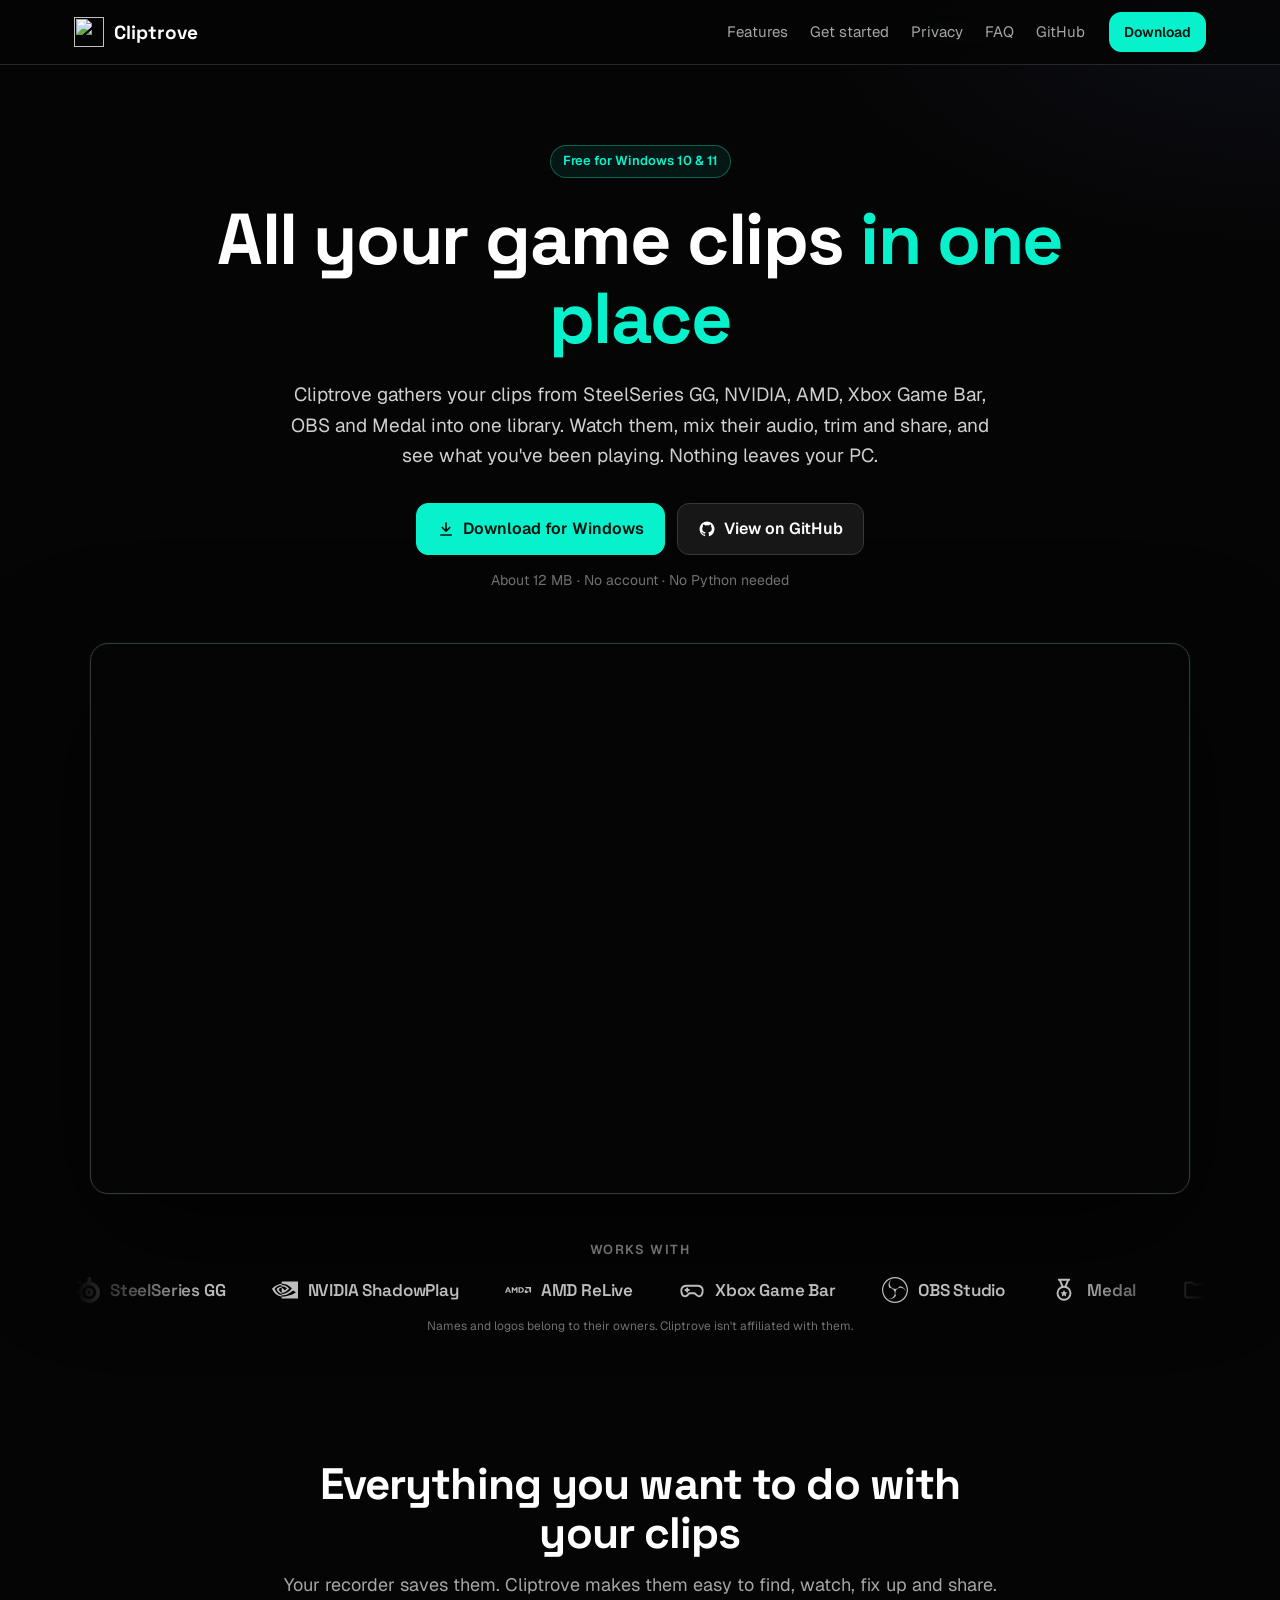
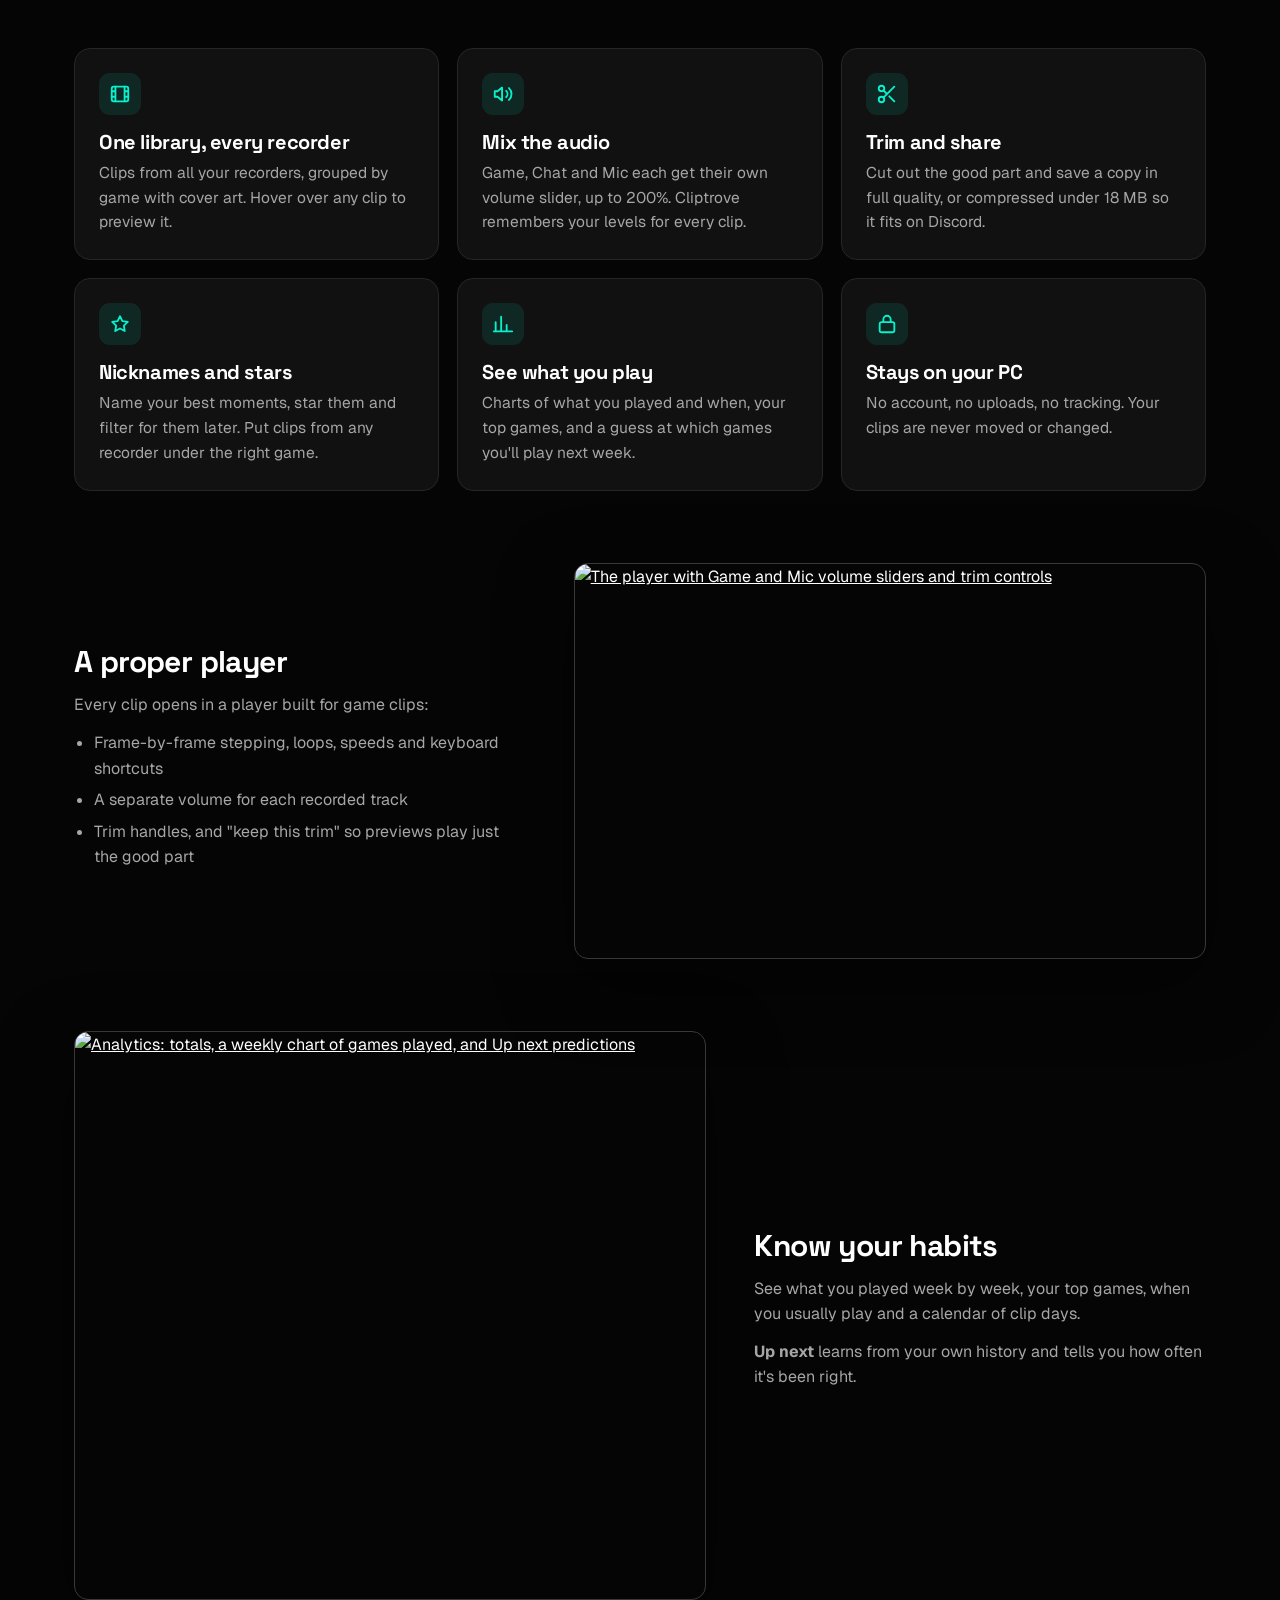
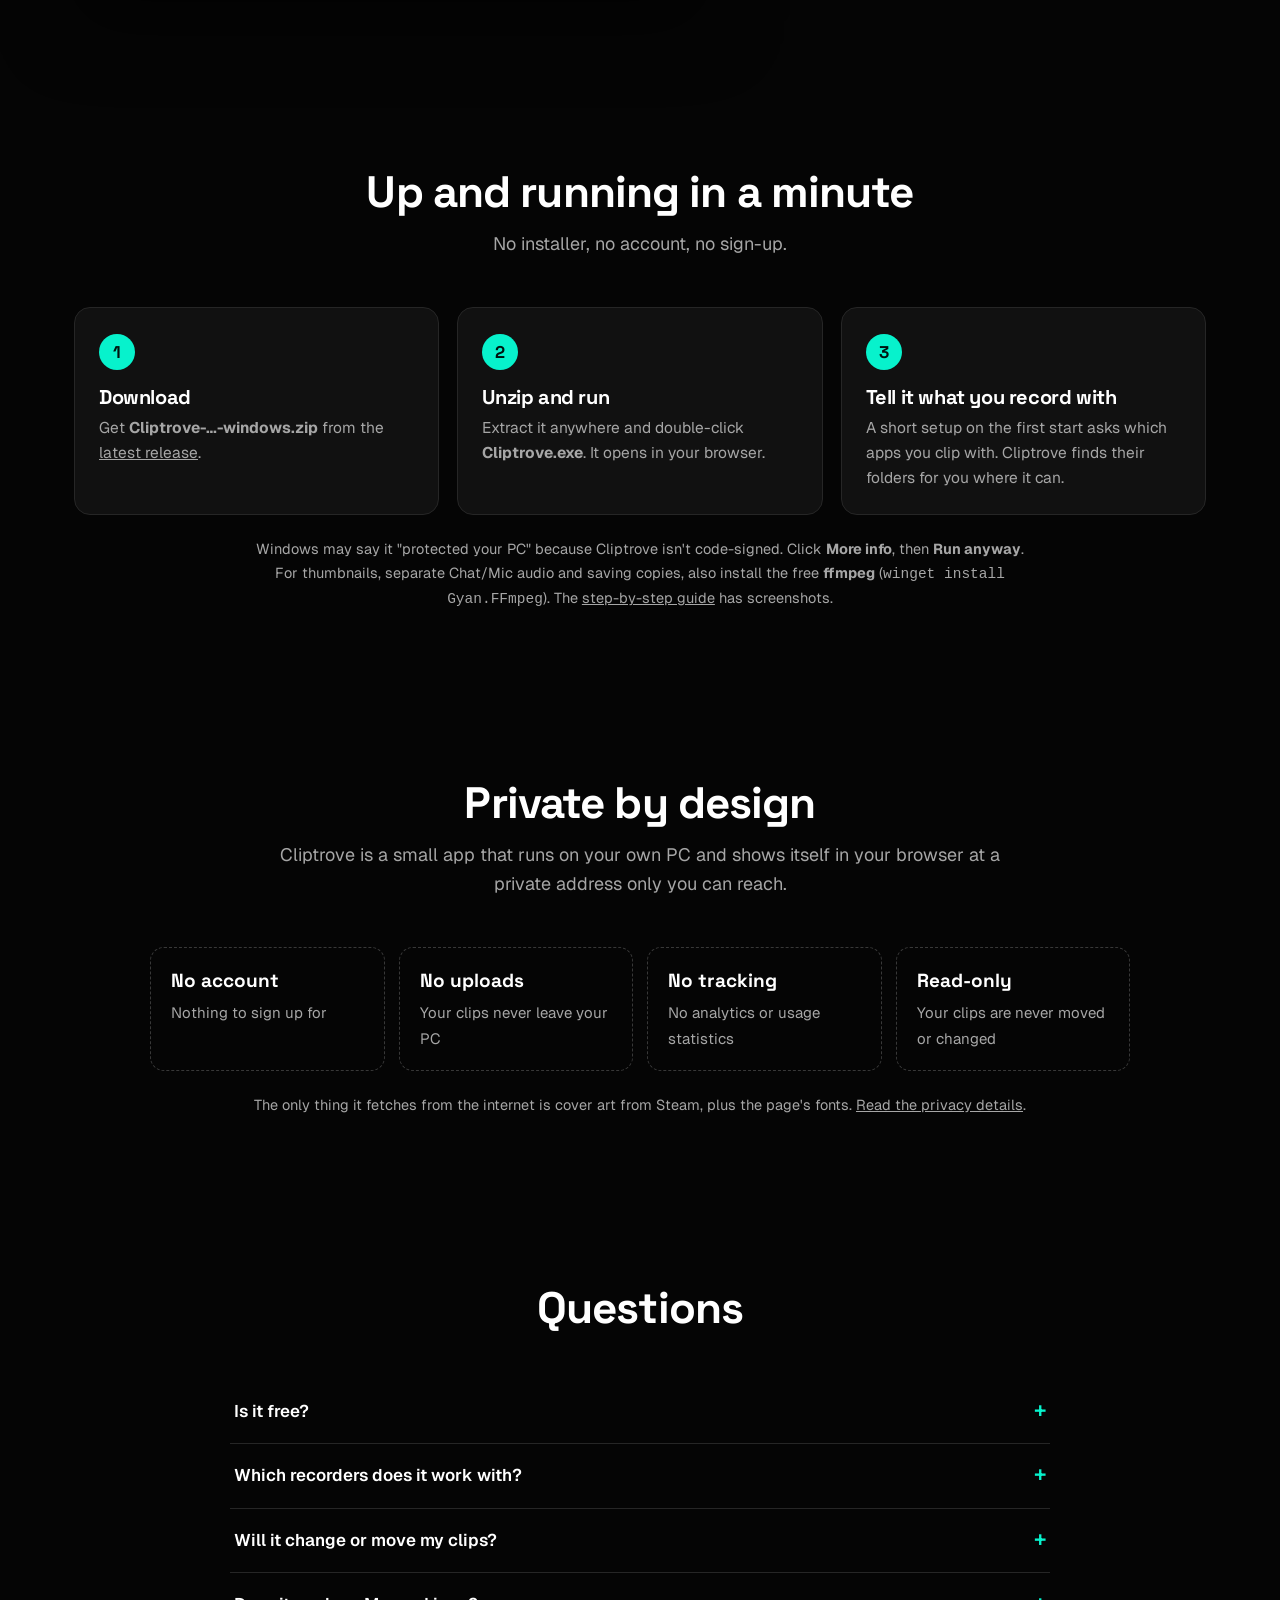
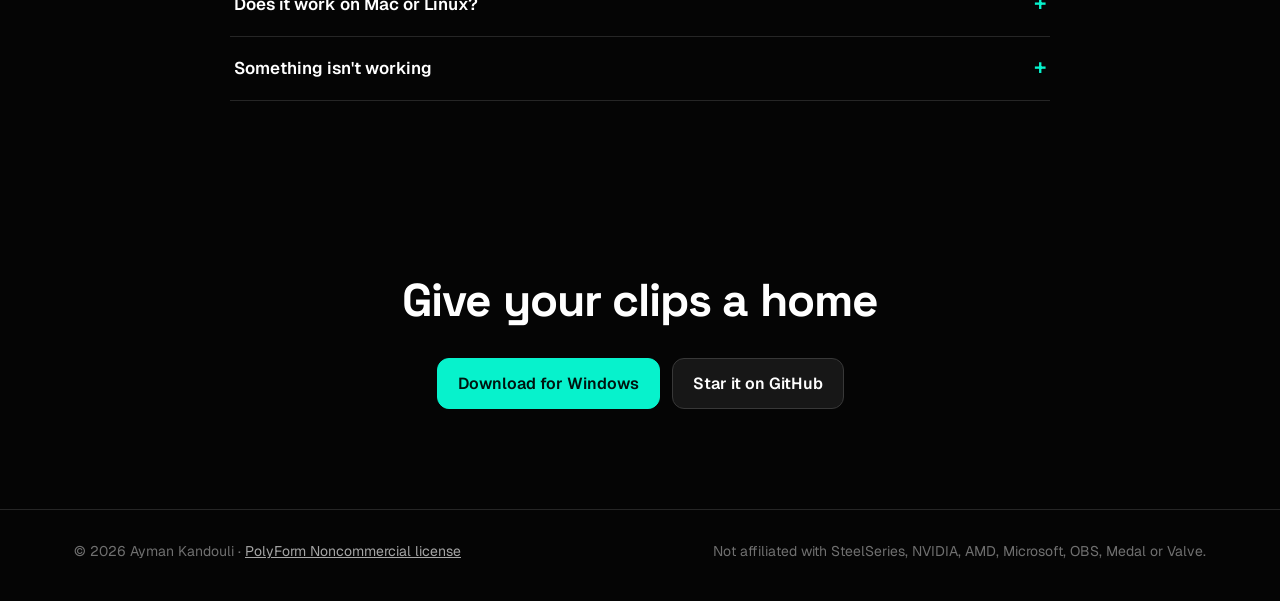
==== commit 89e389b1: "Website: make it work on phones - The demo video kept its 1100px width, so the page scrolled sideway" ====
--- a/site/index.html
+++ b/site/index.html
@@ -47,10 +47,15 @@
 nav .wrap{display:flex;align-items:center;gap:24px;height:64px}
 .brand{display:flex;align-items:center;gap:10px;font:700 19px var(--display);text-decoration:none}
 .brand img{width:30px;height:30px}
+nav .brand{min-height:44px}
 .links{display:flex;gap:22px;margin-left:auto;font-size:15px}
 .links a{color:var(--muted);text-decoration:none}
 .links a:hover{color:var(--text)}
 nav .btn{padding:8px 14px;font-size:14px}
+.menu-btn{display:none;place-items:center;width:44px;height:44px;margin-right:-8px;border:0;border-radius:10px;background:none;color:var(--text);cursor:pointer}
+.menu-btn svg{width:24px;height:24px}
+.menu-btn .x,.menu-btn[aria-expanded="true"] .bars{display:none}
+.menu-btn[aria-expanded="true"] .x{display:block}
 
 /* hero */
 .hero{padding:80px 0 40px;text-align:center}
@@ -60,7 +65,9 @@
 .lead{max-width:720px;margin:22px auto 0;font-size:19px;color:#cfcfcf}
 .cta{display:flex;gap:12px;justify-content:center;flex-wrap:wrap;margin-top:32px}
 .small{margin-top:14px;font-size:14px;color:var(--faint)}
-.demo{margin:52px auto 0;max-width:1100px;border-radius:18px;overflow:hidden;border:1px solid var(--line-2);box-shadow:0 40px 120px rgba(0,0,0,.65),0 0 0 1px rgba(7,242,204,.06)}
+.on-phone{display:none;max-width:420px;margin:18px auto 0;padding:14px 16px;border:1px solid var(--line-2);border-radius:14px;background:var(--panel);font-size:15px;color:var(--muted)}
+.send{display:block;width:100%;margin-top:10px;padding:11px 16px;border:1px solid var(--line-2);border-radius:10px;background:var(--panel-2);color:var(--text);font:600 15px var(--body);cursor:pointer}
+.demo{margin:52px auto 0;width:100%;max-width:1100px;border-radius:18px;overflow:hidden;border:1px solid var(--line-2);box-shadow:0 40px 120px rgba(0,0,0,.65),0 0 0 1px rgba(7,242,204,.06)}
 .works{margin-top:46px}
 .works-label{display:block;font-size:13px;font-weight:600;letter-spacing:.12em;text-transform:uppercase;color:var(--faint);margin-bottom:16px}
 .marquee{overflow:hidden;-webkit-mask-image:linear-gradient(90deg,transparent,#000 12%,#000 88%,transparent);mask-image:linear-gradient(90deg,transparent,#000 12%,#000 88%,transparent)}
@@ -68,17 +75,17 @@
 .marquee:hover .marquee-track{animation-play-state:paused}
 .marquee-set{display:flex;gap:46px;padding-right:46px}
 @keyframes flow{from{transform:translateX(-50%)}to{transform:translateX(0)}}
-.brand{display:inline-flex;align-items:center;gap:10px;font:600 17px var(--display);letter-spacing:-.01em;color:#bdbdbd;white-space:nowrap;transition:color .2s}
-.brand:hover{color:#fff}
-.brand svg{width:26px;height:26px;flex:none}
+.maker{display:inline-flex;align-items:center;gap:10px;font:600 17px var(--display);letter-spacing:-.01em;color:#bdbdbd;white-space:nowrap;transition:color .2s}
+.maker:hover{color:#fff}
+.maker svg{width:26px;height:26px;flex:none}
 .works-note{margin:14px 0 0;font-size:12px;color:var(--faint)}
 
 /* sections */
-section{padding:84px 0}
+section{padding:84px 0;scroll-margin-top:24px}
 .head{text-align:center;max-width:720px;margin:0 auto 48px}
 .head h2{font-size:clamp(30px,4vw,44px)}
 .head p{color:var(--muted);margin:14px 0 0;font-size:18px}
-.grid{display:grid;grid-template-columns:repeat(auto-fit,minmax(300px,1fr));gap:18px}
+.grid{display:grid;grid-template-columns:repeat(auto-fit,minmax(min(300px,100%),1fr));gap:18px}
 .card{background:var(--panel);border:1px solid var(--line);border-radius:16px;padding:24px}
 .card .ic{width:42px;height:42px;border-radius:11px;display:grid;place-items:center;background:rgba(7,242,204,.1);color:var(--accent);margin-bottom:16px}
 .card .ic svg{width:22px;height:22px}
@@ -91,36 +98,66 @@
 .row p{color:var(--muted);margin:0 0 12px}
 .row ul{margin:0;padding-left:20px;color:var(--muted)}
 .row li{margin:6px 0}
-.shot{border-radius:14px;overflow:hidden;border:1px solid var(--line-2);box-shadow:0 24px 70px rgba(0,0,0,.55)}
-.steps{display:grid;grid-template-columns:repeat(auto-fit,minmax(260px,1fr));gap:18px;counter-reset:step}
+.shot{display:block;border-radius:14px;overflow:hidden;border:1px solid var(--line-2);box-shadow:0 24px 70px rgba(0,0,0,.55)}
+.steps{display:grid;grid-template-columns:repeat(auto-fit,minmax(min(260px,100%),1fr));gap:18px;counter-reset:step}
 .step{position:relative;background:var(--panel);border:1px solid var(--line);border-radius:16px;padding:26px 24px 24px}
 .step::before{counter-increment:step;content:counter(step);display:grid;place-items:center;width:36px;height:36px;border-radius:50%;background:var(--accent);color:var(--on-accent);font:700 17px var(--display);margin-bottom:16px}
 .step h3{font-size:20px;margin-bottom:8px}
 .step p{margin:0;color:var(--muted);font-size:15.5px}
 .note{margin:22px auto 0;max-width:780px;text-align:center;font-size:14.5px;color:var(--muted)}
-.privacy{display:grid;grid-template-columns:repeat(auto-fit,minmax(220px,1fr));gap:14px;max-width:980px;margin:0 auto}
+.privacy{display:grid;grid-template-columns:repeat(auto-fit,minmax(min(220px,100%),1fr));gap:14px;max-width:980px;margin:0 auto}
 .privacy div{border:1px dashed var(--line-2);border-radius:14px;padding:18px 20px}
 .privacy b{display:block;font-family:var(--display);font-size:19px;margin-bottom:4px}
 .privacy span{color:var(--muted);font-size:15px}
 .faq{max-width:820px;margin:0 auto}
-details{border-bottom:1px solid var(--line);padding:18px 4px}
-summary{cursor:pointer;font-weight:600;font-size:17px;list-style:none;display:flex;justify-content:space-between;gap:16px}
+details{border-bottom:1px solid var(--line);padding:0 4px}
+summary{cursor:pointer;font-weight:600;font-size:17px;list-style:none;display:flex;justify-content:space-between;gap:16px;padding:18px 0}
+summary::-webkit-details-marker{display:none}
 summary::after{content:"+";color:var(--accent);font-size:22px;line-height:1}
 details[open] summary::after{content:"–"}
-details p{color:var(--muted);margin:10px 0 0}
+details p{color:var(--muted);margin:-6px 0 18px}
 .final{text-align:center;padding:90px 0 100px}
 .final h2{font-size:clamp(30px,4vw,46px)}
 footer{border-top:1px solid var(--line);padding:30px 0 40px;color:var(--faint);font-size:14px}
 footer .wrap{display:flex;flex-wrap:wrap;gap:12px 28px;justify-content:space-between}
 footer a{color:var(--muted)}
+code{overflow-wrap:anywhere}
 @media (max-width:860px){
-  .links{display:none}
+  nav .wrap{gap:12px}
+  .menu-btn{display:grid}
   nav .btn{margin-left:auto}
+  .links{display:none;position:absolute;top:64px;left:0;right:0;flex-direction:column;gap:0;margin:0;padding:6px 20px 14px;background:var(--bg);border-bottom:1px solid var(--line);box-shadow:0 30px 60px rgba(0,0,0,.6);font-size:17px}
+  .links.open{display:flex}
+  .links a{padding:13px 0;border-bottom:1px solid var(--line)}
+  .links a:last-child{border-bottom:0}
   .row,.row.flip{grid-template-columns:1fr;gap:24px;margin-top:56px}
   .row.flip .text{order:0}
   .hero{padding-top:56px}
   section{padding:64px 0}
 }
+@media (max-width:560px){
+  .wrap{padding:0 20px}
+  .hero{padding:40px 0 28px}
+  .eyebrow{margin-bottom:18px}
+  .lead{font-size:17px;margin-top:18px}
+  .cta{flex-direction:column;align-items:stretch;max-width:420px;margin:26px auto 0}
+  .cta .btn{justify-content:center}
+  .demo{margin-top:36px;border-radius:12px}
+  .works{margin-top:36px}
+  .marquee-set{gap:34px;padding-right:34px}
+  .maker{font-size:16px}
+  section{padding:56px 0}
+  .head{margin-bottom:32px}
+  .head p{font-size:16.5px}
+  .card,.step{padding:20px}
+  .row{margin-top:48px}
+  .row h3{font-size:26px}
+  .shot{border-radius:10px}
+  .note{text-align:left}
+  .final{padding:64px 0 72px}
+  footer .wrap{flex-direction:column}
+}
+@media (hover:none) and (pointer:coarse){.on-phone{display:block}}
 @media (prefers-reduced-motion:reduce){html{scroll-behavior:auto}.btn{transition:none}.marquee{-webkit-mask-image:none;mask-image:none}.marquee-track{animation:none;width:auto}.marquee-set{flex-wrap:wrap;justify-content:center;gap:18px 34px;padding:0}.marquee-set+.marquee-set{display:none}}
 </style>
 </head>
@@ -128,8 +165,9 @@
 <nav>
   <div class="wrap">
     <a class="brand" href="#top"><img src="logo.svg" alt="">Cliptrove</a>
-    <div class="links"><a href="#features">Features</a><a href="#start">Get started</a><a href="#privacy">Privacy</a><a href="#faq">FAQ</a><a href="https://github.com/Th30utcast/Cliptrove">GitHub</a></div>
+    <div class="links" id="links"><a href="#features">Features</a><a href="#start">Get started</a><a href="#privacy">Privacy</a><a href="#faq">FAQ</a><a href="https://github.com/Th30utcast/Cliptrove">GitHub</a></div>
     <a class="btn primary" href="https://github.com/Th30utcast/Cliptrove/releases/latest">Download</a>
+    <button class="menu-btn" type="button" aria-label="Menu" aria-expanded="false" aria-controls="links"><svg class="bars" viewBox="0 0 24 24" fill="none" stroke="currentColor" stroke-width="2" stroke-linecap="round"><path d="M4 7h16M4 12h16M4 17h16"/></svg><svg class="x" viewBox="0 0 24 24" fill="none" stroke="currentColor" stroke-width="2" stroke-linecap="round"><path d="M6 6l12 12M18 6 6 18"/></svg></button>
   </div>
 </nav>
 
@@ -144,11 +182,12 @@
         <a class="btn" href="https://github.com/Th30utcast/Cliptrove"><svg viewBox="0 0 24 24" fill="currentColor"><path d="M12 2a10 10 0 0 0-3.16 19.49c.5.09.68-.22.68-.48v-1.7c-2.78.6-3.37-1.34-3.37-1.34-.45-1.16-1.11-1.47-1.11-1.47-.91-.62.07-.6.07-.6 1 .07 1.53 1.03 1.53 1.03.89 1.52 2.34 1.08 2.91.83.09-.65.35-1.08.63-1.33-2.22-.25-4.55-1.11-4.55-4.94 0-1.09.39-1.98 1.03-2.68-.1-.25-.45-1.27.1-2.65 0 0 .84-.27 2.75 1.02a9.6 9.6 0 0 1 5 0c1.91-1.29 2.75-1.02 2.75-1.02.55 1.38.2 2.4.1 2.65.64.7 1.03 1.59 1.03 2.68 0 3.84-2.34 4.68-4.57 4.93.36.31.68.92.68 1.85v2.75c0 .27.18.58.69.48A10 10 0 0 0 12 2z"/></svg>View on GitHub</a>
       </div>
       <p class="small">About 12 MB · No account · No Python needed</p>
-      <video class="demo" src="demo.mp4" poster="images/home.webp" autoplay muted loop playsinline aria-label="Cliptrove in action: browsing games, previewing a clip, mixing its audio and looking at analytics"></video>
+      <p class="on-phone">Cliptrove is a Windows app, so open this page on your PC to download it. <button class="send" type="button">Send the link to my PC</button></p>
+      <video class="demo" src="demo.mp4" poster="images/home.webp" width="1280" height="800" autoplay muted loop playsinline aria-label="Cliptrove in action: browsing games, previewing a clip, mixing its audio and looking at analytics"></video>
       <div class="works">
         <span class="works-label">Works with</span>
         <div class="marquee" role="list" aria-label="Works with SteelSeries GG, NVIDIA ShadowPlay, AMD ReLive, Xbox Game Bar, OBS Studio, Medal, Any folder of videos">
-          <div class="marquee-track"><div class="marquee-set"><span class="brand"><svg viewBox="0 0 24 24" aria-hidden="true"><path fill="currentColor" d="M14.08 0c-1 0-1.81.81-1.81 1.81v2.57c-4.02.74-7.2 3.91-7.94 7.92H1.81C.81 12.3 0 13.11 0 14.11c0 1 .81 1.81 1.81 1.81h2.52C5.18 20.51 9.23 24 14.08 24 19.55 24 24 19.56 24 14.11c0-4.84-3.5-8.88-8.11-9.73V1.81C15.89.81 15.08 0 14.08 0ZM4.69 3.18c-1 0-1.82.81-1.82 1.81 0 1 .82 1.81 1.82 1.81s1.82-.81 1.82-1.81c0-1-.82-1.81-1.82-1.81zm9.39 4.65c3.47 0 6.29 2.81 6.29 6.28 0 3.46-2.82 6.28-6.29 6.28-3.47 0-6.29-2.82-6.29-6.28 0-3.46 2.82-6.28 6.29-6.28zm-.02 2.4c-2.15 0-3.89 1.74-3.89 3.88S11.92 18 14.06 18c2.15 0 3.89-1.74 3.89-3.88 0-2.14-1.75-3.88-3.89-3.88zm0 2.72c.65 0 1.17.52 1.17 1.16 0 .64-.52 1.17-1.17 1.17-.64 0-1.17-.53-1.17-1.17 0-.64.53-1.16 1.17-1.16z"/></svg>SteelSeries GG</span><span class="brand"><svg viewBox="0 0 24 24" aria-hidden="true"><path fill="currentColor" d="M8.948 8.798v-1.43a6.7 6.7 0 0 1 .424-.018c3.922-.124 6.493 3.374 6.493 3.374s-2.774 3.851-5.75 3.851c-.398 0-.787-.062-1.158-.185v-4.346c1.528.185 1.837.857 2.747 2.385l2.04-1.714s-1.492-1.952-4-1.952a6.016 6.016 0 0 0-.796.035m0-4.735v2.138l.424-.027c5.45-.185 9.01 4.47 9.01 4.47s-4.08 4.964-8.33 4.964c-.37 0-.733-.035-1.095-.097v1.325c.3.035.61.062.91.062 3.957 0 6.82-2.023 9.593-4.408.459.371 2.34 1.263 2.73 1.652-2.633 2.208-8.772 3.984-12.253 3.984-.335 0-.653-.018-.971-.053v1.864H24V4.063zm0 10.326v1.131c-3.657-.654-4.673-4.46-4.673-4.46s1.758-1.944 4.673-2.262v1.237H8.94c-1.528-.186-2.73 1.245-2.73 1.245s.68 2.412 2.739 3.11M2.456 10.9s2.164-3.197 6.5-3.533V6.201C4.153 6.59 0 10.653 0 10.653s2.35 6.802 8.948 7.42v-1.237c-4.84-.6-6.492-5.936-6.492-5.936z"/></svg>NVIDIA ShadowPlay</span><span class="brand"><svg viewBox="0 0 24 24" aria-hidden="true"><path fill="currentColor" d="M18.324 9.137l1.559 1.56h2.556v2.557L24 14.814V9.137zM2 9.52l-2 4.96h1.309l.37-.982H3.9l.408.982h1.338L3.432 9.52zm4.209 0v4.955h1.238v-3.092l1.338 1.562h.188l1.338-1.556v3.091h1.238V9.52H10.47l-1.592 1.845L7.287 9.52zm6.283 0v4.96h2.057c1.979 0 2.88-1.046 2.88-2.472 0-1.36-.937-2.488-2.747-2.488zm1.237.91h.792c1.17 0 1.63.711 1.63 1.57 0 .728-.372 1.572-1.616 1.572h-.806zm-10.985.273l.791 1.932H2.008zm17.137.307l-1.604 1.603v2.25h2.246l1.604-1.607h-2.246z"/></svg>AMD ReLive</span><span class="brand"><svg viewBox="0 0 24 24" aria-hidden="true"><path fill="none" stroke="currentColor" stroke-width="1.8" stroke-linecap="round" stroke-linejoin="round" d="M6.5 8h11a4.5 4.5 0 0 1 4.3 5.8l-.6 2a2.8 2.8 0 0 1-4.6 1.2L14.4 15H9.6L7.4 17a2.8 2.8 0 0 1-4.6-1.2l-.6-2A4.5 4.5 0 0 1 6.5 8zM7.5 10.5v3M6 12h3"/></svg>Xbox Game Bar</span><span class="brand"><svg viewBox="0 0 24 24" aria-hidden="true"><path fill="currentColor" d="M12,24C5.383,24,0,18.617,0,12S5.383,0,12,0s12,5.383,12,12S18.617,24,12,24z M12,1.109 C5.995,1.109,1.11,5.995,1.11,12C1.11,18.005,5.995,22.89,12,22.89S22.89,18.005,22.89,12C22.89,5.995,18.005,1.109,12,1.109z M6.182,5.99c0.352-1.698,1.503-3.229,3.05-3.996c-0.269,0.273-0.595,0.483-0.844,0.78c-1.02,1.1-1.48,2.692-1.199,4.156 c0.355,2.235,2.455,4.06,4.732,4.028c1.765,0.079,3.485-0.937,4.348-2.468c1.848,0.063,3.645,1.017,4.7,2.548 c0.54,0.799,0.962,1.736,0.991,2.711c-0.342-1.295-1.202-2.446-2.375-3.095c-1.135-0.639-2.529-0.802-3.772-0.425 c-1.56,0.448-2.849,1.723-3.293,3.293c-0.377,1.25-0.216,2.628,0.377,3.772c-0.825,1.429-2.315,2.449-3.932,2.756 c-1.244,0.261-2.551,0.059-3.709-0.464c1.036,0.302,2.161,0.355,3.191-0.011c1.381-0.457,2.522-1.567,3.024-2.935 c0.556-1.49,0.345-3.261-0.591-4.54c-0.7-1.007-1.803-1.717-3.002-1.969c-0.38-0.068-0.764-0.098-1.148-0.134 c-0.611-1.231-0.834-2.66-0.528-3.996L6.182,5.99z"/></svg>OBS Studio</span><span class="brand"><svg viewBox="0 0 24 24" aria-hidden="true"><path fill="none" stroke="currentColor" stroke-width="1.8" stroke-linecap="round" stroke-linejoin="round" d="M8 2.5l2.6 6.2M16 2.5l-2.6 6.2M7.2 2.5h9.6"/><circle cx="12" cy="15" r="6" fill="none" stroke="currentColor" stroke-width="1.8"/><path fill="currentColor" d="m12 12 1 2 2.2.3-1.6 1.5.4 2.2-2-1.1-2 1.1.4-2.2-1.6-1.5 2.2-.3z"/></svg>Medal</span><span class="brand"><svg viewBox="0 0 24 24" aria-hidden="true"><path fill="none" stroke="currentColor" stroke-width="1.8" stroke-linejoin="round" d="M3 6.5A1.5 1.5 0 0 1 4.5 5H9l2 2h8.5A1.5 1.5 0 0 1 21 8.5v9a1.5 1.5 0 0 1-1.5 1.5h-15A1.5 1.5 0 0 1 3 17.5z"/></svg>Any folder of videos</span></div><div class="marquee-set" aria-hidden="true"><span class="brand"><svg viewBox="0 0 24 24" aria-hidden="true"><path fill="currentColor" d="M14.08 0c-1 0-1.81.81-1.81 1.81v2.57c-4.02.74-7.2 3.91-7.94 7.92H1.81C.81 12.3 0 13.11 0 14.11c0 1 .81 1.81 1.81 1.81h2.52C5.18 20.51 9.23 24 14.08 24 19.55 24 24 19.56 24 14.11c0-4.84-3.5-8.88-8.11-9.73V1.81C15.89.81 15.08 0 14.08 0ZM4.69 3.18c-1 0-1.82.81-1.82 1.81 0 1 .82 1.81 1.82 1.81s1.82-.81 1.82-1.81c0-1-.82-1.81-1.82-1.81zm9.39 4.65c3.47 0 6.29 2.81 6.29 6.28 0 3.46-2.82 6.28-6.29 6.28-3.47 0-6.29-2.82-6.29-6.28 0-3.46 2.82-6.28 6.29-6.28zm-.02 2.4c-2.15 0-3.89 1.74-3.89 3.88S11.92 18 14.06 18c2.15 0 3.89-1.74 3.89-3.88 0-2.14-1.75-3.88-3.89-3.88zm0 2.72c.65 0 1.17.52 1.17 1.16 0 .64-.52 1.17-1.17 1.17-.64 0-1.17-.53-1.17-1.17 0-.64.53-1.16 1.17-1.16z"/></svg>SteelSeries GG</span><span class="brand"><svg viewBox="0 0 24 24" aria-hidden="true"><path fill="currentColor" d="M8.948 8.798v-1.43a6.7 6.7 0 0 1 .424-.018c3.922-.124 6.493 3.374 6.493 3.374s-2.774 3.851-5.75 3.851c-.398 0-.787-.062-1.158-.185v-4.346c1.528.185 1.837.857 2.747 2.385l2.04-1.714s-1.492-1.952-4-1.952a6.016 6.016 0 0 0-.796.035m0-4.735v2.138l.424-.027c5.45-.185 9.01 4.47 9.01 4.47s-4.08 4.964-8.33 4.964c-.37 0-.733-.035-1.095-.097v1.325c.3.035.61.062.91.062 3.957 0 6.82-2.023 9.593-4.408.459.371 2.34 1.263 2.73 1.652-2.633 2.208-8.772 3.984-12.253 3.984-.335 0-.653-.018-.971-.053v1.864H24V4.063zm0 10.326v1.131c-3.657-.654-4.673-4.46-4.673-4.46s1.758-1.944 4.673-2.262v1.237H8.94c-1.528-.186-2.73 1.245-2.73 1.245s.68 2.412 2.739 3.11M2.456 10.9s2.164-3.197 6.5-3.533V6.201C4.153 6.59 0 10.653 0 10.653s2.35 6.802 8.948 7.42v-1.237c-4.84-.6-6.492-5.936-6.492-5.936z"/></svg>NVIDIA ShadowPlay</span><span class="brand"><svg viewBox="0 0 24 24" aria-hidden="true"><path fill="currentColor" d="M18.324 9.137l1.559 1.56h2.556v2.557L24 14.814V9.137zM2 9.52l-2 4.96h1.309l.37-.982H3.9l.408.982h1.338L3.432 9.52zm4.209 0v4.955h1.238v-3.092l1.338 1.562h.188l1.338-1.556v3.091h1.238V9.52H10.47l-1.592 1.845L7.287 9.52zm6.283 0v4.96h2.057c1.979 0 2.88-1.046 2.88-2.472 0-1.36-.937-2.488-2.747-2.488zm1.237.91h.792c1.17 0 1.63.711 1.63 1.57 0 .728-.372 1.572-1.616 1.572h-.806zm-10.985.273l.791 1.932H2.008zm17.137.307l-1.604 1.603v2.25h2.246l1.604-1.607h-2.246z"/></svg>AMD ReLive</span><span class="brand"><svg viewBox="0 0 24 24" aria-hidden="true"><path fill="none" stroke="currentColor" stroke-width="1.8" stroke-linecap="round" stroke-linejoin="round" d="M6.5 8h11a4.5 4.5 0 0 1 4.3 5.8l-.6 2a2.8 2.8 0 0 1-4.6 1.2L14.4 15H9.6L7.4 17a2.8 2.8 0 0 1-4.6-1.2l-.6-2A4.5 4.5 0 0 1 6.5 8zM7.5 10.5v3M6 12h3"/></svg>Xbox Game Bar</span><span class="brand"><svg viewBox="0 0 24 24" aria-hidden="true"><path fill="currentColor" d="M12,24C5.383,24,0,18.617,0,12S5.383,0,12,0s12,5.383,12,12S18.617,24,12,24z M12,1.109 C5.995,1.109,1.11,5.995,1.11,12C1.11,18.005,5.995,22.89,12,22.89S22.89,18.005,22.89,12C22.89,5.995,18.005,1.109,12,1.109z M6.182,5.99c0.352-1.698,1.503-3.229,3.05-3.996c-0.269,0.273-0.595,0.483-0.844,0.78c-1.02,1.1-1.48,2.692-1.199,4.156 c0.355,2.235,2.455,4.06,4.732,4.028c1.765,0.079,3.485-0.937,4.348-2.468c1.848,0.063,3.645,1.017,4.7,2.548 c0.54,0.799,0.962,1.736,0.991,2.711c-0.342-1.295-1.202-2.446-2.375-3.095c-1.135-0.639-2.529-0.802-3.772-0.425 c-1.56,0.448-2.849,1.723-3.293,3.293c-0.377,1.25-0.216,2.628,0.377,3.772c-0.825,1.429-2.315,2.449-3.932,2.756 c-1.244,0.261-2.551,0.059-3.709-0.464c1.036,0.302,2.161,0.355,3.191-0.011c1.381-0.457,2.522-1.567,3.024-2.935 c0.556-1.49,0.345-3.261-0.591-4.54c-0.7-1.007-1.803-1.717-3.002-1.969c-0.38-0.068-0.764-0.098-1.148-0.134 c-0.611-1.231-0.834-2.66-0.528-3.996L6.182,5.99z"/></svg>OBS Studio</span><span class="brand"><svg viewBox="0 0 24 24" aria-hidden="true"><path fill="none" stroke="currentColor" stroke-width="1.8" stroke-linecap="round" stroke-linejoin="round" d="M8 2.5l2.6 6.2M16 2.5l-2.6 6.2M7.2 2.5h9.6"/><circle cx="12" cy="15" r="6" fill="none" stroke="currentColor" stroke-width="1.8"/><path fill="currentColor" d="m12 12 1 2 2.2.3-1.6 1.5.4 2.2-2-1.1-2 1.1.4-2.2-1.6-1.5 2.2-.3z"/></svg>Medal</span><span class="brand"><svg viewBox="0 0 24 24" aria-hidden="true"><path fill="none" stroke="currentColor" stroke-width="1.8" stroke-linejoin="round" d="M3 6.5A1.5 1.5 0 0 1 4.5 5H9l2 2h8.5A1.5 1.5 0 0 1 21 8.5v9a1.5 1.5 0 0 1-1.5 1.5h-15A1.5 1.5 0 0 1 3 17.5z"/></svg>Any folder of videos</span></div></div>
+          <div class="marquee-track"><div class="marquee-set"><span class="maker"><svg viewBox="0 0 24 24" aria-hidden="true"><path fill="currentColor" d="M14.08 0c-1 0-1.81.81-1.81 1.81v2.57c-4.02.74-7.2 3.91-7.94 7.92H1.81C.81 12.3 0 13.11 0 14.11c0 1 .81 1.81 1.81 1.81h2.52C5.18 20.51 9.23 24 14.08 24 19.55 24 24 19.56 24 14.11c0-4.84-3.5-8.88-8.11-9.73V1.81C15.89.81 15.08 0 14.08 0ZM4.69 3.18c-1 0-1.82.81-1.82 1.81 0 1 .82 1.81 1.82 1.81s1.82-.81 1.82-1.81c0-1-.82-1.81-1.82-1.81zm9.39 4.65c3.47 0 6.29 2.81 6.29 6.28 0 3.46-2.82 6.28-6.29 6.28-3.47 0-6.29-2.82-6.29-6.28 0-3.46 2.82-6.28 6.29-6.28zm-.02 2.4c-2.15 0-3.89 1.74-3.89 3.88S11.92 18 14.06 18c2.15 0 3.89-1.74 3.89-3.88 0-2.14-1.75-3.88-3.89-3.88zm0 2.72c.65 0 1.17.52 1.17 1.16 0 .64-.52 1.17-1.17 1.17-.64 0-1.17-.53-1.17-1.17 0-.64.53-1.16 1.17-1.16z"/></svg>SteelSeries GG</span><span class="maker"><svg viewBox="0 0 24 24" aria-hidden="true"><path fill="currentColor" d="M8.948 8.798v-1.43a6.7 6.7 0 0 1 .424-.018c3.922-.124 6.493 3.374 6.493 3.374s-2.774 3.851-5.75 3.851c-.398 0-.787-.062-1.158-.185v-4.346c1.528.185 1.837.857 2.747 2.385l2.04-1.714s-1.492-1.952-4-1.952a6.016 6.016 0 0 0-.796.035m0-4.735v2.138l.424-.027c5.45-.185 9.01 4.47 9.01 4.47s-4.08 4.964-8.33 4.964c-.37 0-.733-.035-1.095-.097v1.325c.3.035.61.062.91.062 3.957 0 6.82-2.023 9.593-4.408.459.371 2.34 1.263 2.73 1.652-2.633 2.208-8.772 3.984-12.253 3.984-.335 0-.653-.018-.971-.053v1.864H24V4.063zm0 10.326v1.131c-3.657-.654-4.673-4.46-4.673-4.46s1.758-1.944 4.673-2.262v1.237H8.94c-1.528-.186-2.73 1.245-2.73 1.245s.68 2.412 2.739 3.11M2.456 10.9s2.164-3.197 6.5-3.533V6.201C4.153 6.59 0 10.653 0 10.653s2.35 6.802 8.948 7.42v-1.237c-4.84-.6-6.492-5.936-6.492-5.936z"/></svg>NVIDIA ShadowPlay</span><span class="maker"><svg viewBox="0 0 24 24" aria-hidden="true"><path fill="currentColor" d="M18.324 9.137l1.559 1.56h2.556v2.557L24 14.814V9.137zM2 9.52l-2 4.96h1.309l.37-.982H3.9l.408.982h1.338L3.432 9.52zm4.209 0v4.955h1.238v-3.092l1.338 1.562h.188l1.338-1.556v3.091h1.238V9.52H10.47l-1.592 1.845L7.287 9.52zm6.283 0v4.96h2.057c1.979 0 2.88-1.046 2.88-2.472 0-1.36-.937-2.488-2.747-2.488zm1.237.91h.792c1.17 0 1.63.711 1.63 1.57 0 .728-.372 1.572-1.616 1.572h-.806zm-10.985.273l.791 1.932H2.008zm17.137.307l-1.604 1.603v2.25h2.246l1.604-1.607h-2.246z"/></svg>AMD ReLive</span><span class="maker"><svg viewBox="0 0 24 24" aria-hidden="true"><path fill="none" stroke="currentColor" stroke-width="1.8" stroke-linecap="round" stroke-linejoin="round" d="M6.5 8h11a4.5 4.5 0 0 1 4.3 5.8l-.6 2a2.8 2.8 0 0 1-4.6 1.2L14.4 15H9.6L7.4 17a2.8 2.8 0 0 1-4.6-1.2l-.6-2A4.5 4.5 0 0 1 6.5 8zM7.5 10.5v3M6 12h3"/></svg>Xbox Game Bar</span><span class="maker"><svg viewBox="0 0 24 24" aria-hidden="true"><path fill="currentColor" d="M12,24C5.383,24,0,18.617,0,12S5.383,0,12,0s12,5.383,12,12S18.617,24,12,24z M12,1.109 C5.995,1.109,1.11,5.995,1.11,12C1.11,18.005,5.995,22.89,12,22.89S22.89,18.005,22.89,12C22.89,5.995,18.005,1.109,12,1.109z M6.182,5.99c0.352-1.698,1.503-3.229,3.05-3.996c-0.269,0.273-0.595,0.483-0.844,0.78c-1.02,1.1-1.48,2.692-1.199,4.156 c0.355,2.235,2.455,4.06,4.732,4.028c1.765,0.079,3.485-0.937,4.348-2.468c1.848,0.063,3.645,1.017,4.7,2.548 c0.54,0.799,0.962,1.736,0.991,2.711c-0.342-1.295-1.202-2.446-2.375-3.095c-1.135-0.639-2.529-0.802-3.772-0.425 c-1.56,0.448-2.849,1.723-3.293,3.293c-0.377,1.25-0.216,2.628,0.377,3.772c-0.825,1.429-2.315,2.449-3.932,2.756 c-1.244,0.261-2.551,0.059-3.709-0.464c1.036,0.302,2.161,0.355,3.191-0.011c1.381-0.457,2.522-1.567,3.024-2.935 c0.556-1.49,0.345-3.261-0.591-4.54c-0.7-1.007-1.803-1.717-3.002-1.969c-0.38-0.068-0.764-0.098-1.148-0.134 c-0.611-1.231-0.834-2.66-0.528-3.996L6.182,5.99z"/></svg>OBS Studio</span><span class="maker"><svg viewBox="0 0 24 24" aria-hidden="true"><path fill="none" stroke="currentColor" stroke-width="1.8" stroke-linecap="round" stroke-linejoin="round" d="M8 2.5l2.6 6.2M16 2.5l-2.6 6.2M7.2 2.5h9.6"/><circle cx="12" cy="15" r="6" fill="none" stroke="currentColor" stroke-width="1.8"/><path fill="currentColor" d="m12 12 1 2 2.2.3-1.6 1.5.4 2.2-2-1.1-2 1.1.4-2.2-1.6-1.5 2.2-.3z"/></svg>Medal</span><span class="maker"><svg viewBox="0 0 24 24" aria-hidden="true"><path fill="none" stroke="currentColor" stroke-width="1.8" stroke-linejoin="round" d="M3 6.5A1.5 1.5 0 0 1 4.5 5H9l2 2h8.5A1.5 1.5 0 0 1 21 8.5v9a1.5 1.5 0 0 1-1.5 1.5h-15A1.5 1.5 0 0 1 3 17.5z"/></svg>Any folder of videos</span></div><div class="marquee-set" aria-hidden="true"><span class="maker"><svg viewBox="0 0 24 24" aria-hidden="true"><path fill="currentColor" d="M14.08 0c-1 0-1.81.81-1.81 1.81v2.57c-4.02.74-7.2 3.91-7.94 7.92H1.81C.81 12.3 0 13.11 0 14.11c0 1 .81 1.81 1.81 1.81h2.52C5.18 20.51 9.23 24 14.08 24 19.55 24 24 19.56 24 14.11c0-4.84-3.5-8.88-8.11-9.73V1.81C15.89.81 15.08 0 14.08 0ZM4.69 3.18c-1 0-1.82.81-1.82 1.81 0 1 .82 1.81 1.82 1.81s1.82-.81 1.82-1.81c0-1-.82-1.81-1.82-1.81zm9.39 4.65c3.47 0 6.29 2.81 6.29 6.28 0 3.46-2.82 6.28-6.29 6.28-3.47 0-6.29-2.82-6.29-6.28 0-3.46 2.82-6.28 6.29-6.28zm-.02 2.4c-2.15 0-3.89 1.74-3.89 3.88S11.92 18 14.06 18c2.15 0 3.89-1.74 3.89-3.88 0-2.14-1.75-3.88-3.89-3.88zm0 2.72c.65 0 1.17.52 1.17 1.16 0 .64-.52 1.17-1.17 1.17-.64 0-1.17-.53-1.17-1.17 0-.64.53-1.16 1.17-1.16z"/></svg>SteelSeries GG</span><span class="maker"><svg viewBox="0 0 24 24" aria-hidden="true"><path fill="currentColor" d="M8.948 8.798v-1.43a6.7 6.7 0 0 1 .424-.018c3.922-.124 6.493 3.374 6.493 3.374s-2.774 3.851-5.75 3.851c-.398 0-.787-.062-1.158-.185v-4.346c1.528.185 1.837.857 2.747 2.385l2.04-1.714s-1.492-1.952-4-1.952a6.016 6.016 0 0 0-.796.035m0-4.735v2.138l.424-.027c5.45-.185 9.01 4.47 9.01 4.47s-4.08 4.964-8.33 4.964c-.37 0-.733-.035-1.095-.097v1.325c.3.035.61.062.91.062 3.957 0 6.82-2.023 9.593-4.408.459.371 2.34 1.263 2.73 1.652-2.633 2.208-8.772 3.984-12.253 3.984-.335 0-.653-.018-.971-.053v1.864H24V4.063zm0 10.326v1.131c-3.657-.654-4.673-4.46-4.673-4.46s1.758-1.944 4.673-2.262v1.237H8.94c-1.528-.186-2.73 1.245-2.73 1.245s.68 2.412 2.739 3.11M2.456 10.9s2.164-3.197 6.5-3.533V6.201C4.153 6.59 0 10.653 0 10.653s2.35 6.802 8.948 7.42v-1.237c-4.84-.6-6.492-5.936-6.492-5.936z"/></svg>NVIDIA ShadowPlay</span><span class="maker"><svg viewBox="0 0 24 24" aria-hidden="true"><path fill="currentColor" d="M18.324 9.137l1.559 1.56h2.556v2.557L24 14.814V9.137zM2 9.52l-2 4.96h1.309l.37-.982H3.9l.408.982h1.338L3.432 9.52zm4.209 0v4.955h1.238v-3.092l1.338 1.562h.188l1.338-1.556v3.091h1.238V9.52H10.47l-1.592 1.845L7.287 9.52zm6.283 0v4.96h2.057c1.979 0 2.88-1.046 2.88-2.472 0-1.36-.937-2.488-2.747-2.488zm1.237.91h.792c1.17 0 1.63.711 1.63 1.57 0 .728-.372 1.572-1.616 1.572h-.806zm-10.985.273l.791 1.932H2.008zm17.137.307l-1.604 1.603v2.25h2.246l1.604-1.607h-2.246z"/></svg>AMD ReLive</span><span class="maker"><svg viewBox="0 0 24 24" aria-hidden="true"><path fill="none" stroke="currentColor" stroke-width="1.8" stroke-linecap="round" stroke-linejoin="round" d="M6.5 8h11a4.5 4.5 0 0 1 4.3 5.8l-.6 2a2.8 2.8 0 0 1-4.6 1.2L14.4 15H9.6L7.4 17a2.8 2.8 0 0 1-4.6-1.2l-.6-2A4.5 4.5 0 0 1 6.5 8zM7.5 10.5v3M6 12h3"/></svg>Xbox Game Bar</span><span class="maker"><svg viewBox="0 0 24 24" aria-hidden="true"><path fill="currentColor" d="M12,24C5.383,24,0,18.617,0,12S5.383,0,12,0s12,5.383,12,12S18.617,24,12,24z M12,1.109 C5.995,1.109,1.11,5.995,1.11,12C1.11,18.005,5.995,22.89,12,22.89S22.89,18.005,22.89,12C22.89,5.995,18.005,1.109,12,1.109z M6.182,5.99c0.352-1.698,1.503-3.229,3.05-3.996c-0.269,0.273-0.595,0.483-0.844,0.78c-1.02,1.1-1.48,2.692-1.199,4.156 c0.355,2.235,2.455,4.06,4.732,4.028c1.765,0.079,3.485-0.937,4.348-2.468c1.848,0.063,3.645,1.017,4.7,2.548 c0.54,0.799,0.962,1.736,0.991,2.711c-0.342-1.295-1.202-2.446-2.375-3.095c-1.135-0.639-2.529-0.802-3.772-0.425 c-1.56,0.448-2.849,1.723-3.293,3.293c-0.377,1.25-0.216,2.628,0.377,3.772c-0.825,1.429-2.315,2.449-3.932,2.756 c-1.244,0.261-2.551,0.059-3.709-0.464c1.036,0.302,2.161,0.355,3.191-0.011c1.381-0.457,2.522-1.567,3.024-2.935 c0.556-1.49,0.345-3.261-0.591-4.54c-0.7-1.007-1.803-1.717-3.002-1.969c-0.38-0.068-0.764-0.098-1.148-0.134 c-0.611-1.231-0.834-2.66-0.528-3.996L6.182,5.99z"/></svg>OBS Studio</span><span class="maker"><svg viewBox="0 0 24 24" aria-hidden="true"><path fill="none" stroke="currentColor" stroke-width="1.8" stroke-linecap="round" stroke-linejoin="round" d="M8 2.5l2.6 6.2M16 2.5l-2.6 6.2M7.2 2.5h9.6"/><circle cx="12" cy="15" r="6" fill="none" stroke="currentColor" stroke-width="1.8"/><path fill="currentColor" d="m12 12 1 2 2.2.3-1.6 1.5.4 2.2-2-1.1-2 1.1.4-2.2-1.6-1.5 2.2-.3z"/></svg>Medal</span><span class="maker"><svg viewBox="0 0 24 24" aria-hidden="true"><path fill="none" stroke="currentColor" stroke-width="1.8" stroke-linejoin="round" d="M3 6.5A1.5 1.5 0 0 1 4.5 5H9l2 2h8.5A1.5 1.5 0 0 1 21 8.5v9a1.5 1.5 0 0 1-1.5 1.5h-15A1.5 1.5 0 0 1 3 17.5z"/></svg>Any folder of videos</span></div></div>
         </div>
         <p class="works-note">Names and logos belong to their owners. Cliptrove isn't affiliated with them.</p>
       </div>
@@ -169,11 +208,11 @@
 
       <div class="row">
         <div class="text"><h3>A proper player</h3><p>Every clip opens in a player built for game clips:</p><ul><li>Frame-by-frame stepping, loops, speeds and keyboard shortcuts</li><li>A separate volume for each recorded track</li><li>Trim handles, and "keep this trim" so previews play just the good part</li></ul></div>
-        <div class="shot"><img src="images/player.webp" alt="The player with Game and Mic volume sliders and trim controls" loading="lazy" width="1440" height="900"></div>
+        <a class="shot" href="images/player.webp" aria-label="Open the player screenshot full size"><img src="images/player.webp" alt="The player with Game and Mic volume sliders and trim controls" loading="lazy" width="1440" height="900"></a>
       </div>
       <div class="row flip">
         <div class="text"><h3>Know your habits</h3><p>See what you played week by week, your top games, when you usually play and a calendar of clip days.</p><p><b>Up next</b> learns from your own history and tells you how often it's been right.</p></div>
-        <div class="shot"><img src="images/analytics.webp" alt="Analytics: totals, a weekly chart of games played, and Up next predictions" loading="lazy"></div>
+        <a class="shot" href="images/analytics.webp" aria-label="Open the analytics screenshot full size"><img src="images/analytics.webp" alt="Analytics: totals, a weekly chart of games played, and Up next predictions" loading="lazy" width="1440" height="1296"></a>
       </div>
     </div>
   </section>
@@ -233,6 +272,24 @@
 <script>
   // Respect "reduce motion": show the still picture instead of the playing demo
   if (matchMedia('(prefers-reduced-motion: reduce)').matches) { const v = document.querySelector('.demo'); v.removeAttribute('autoplay'); v.pause(); }
+
+  // The menu on small screens: opens under the bar, closes when you pick a section or tap elsewhere
+  const menuBtn = document.querySelector('.menu-btn'), links = document.getElementById('links');
+  const setMenu = open => { links.classList.toggle('open', open); menuBtn.setAttribute('aria-expanded', String(open)); };
+  menuBtn.addEventListener('click', e => { e.stopPropagation(); setMenu(!links.classList.contains('open')); });
+  links.addEventListener('click', e => { if (e.target.closest('a')) setMenu(false); });
+  document.addEventListener('click', e => { if (!e.target.closest('nav')) setMenu(false); });
+  document.addEventListener('keydown', e => { if (e.key === 'Escape') setMenu(false); });
+
+  // On a phone: send this page to yourself (the share sheet, or copy the link)
+  const send = document.querySelector('.send');
+  send.addEventListener('click', async () => {
+    const url = 'https://th30utcast.github.io/Cliptrove/';
+    try {
+      if (navigator.share) await navigator.share({ title: 'Cliptrove', text: 'Cliptrove: all your game clips in one place', url });
+      else { await navigator.clipboard.writeText(url); send.textContent = 'Link copied'; }
+    } catch (err) { /* the share sheet was closed */ }
+  });
 </script>
 </body>
 </html>
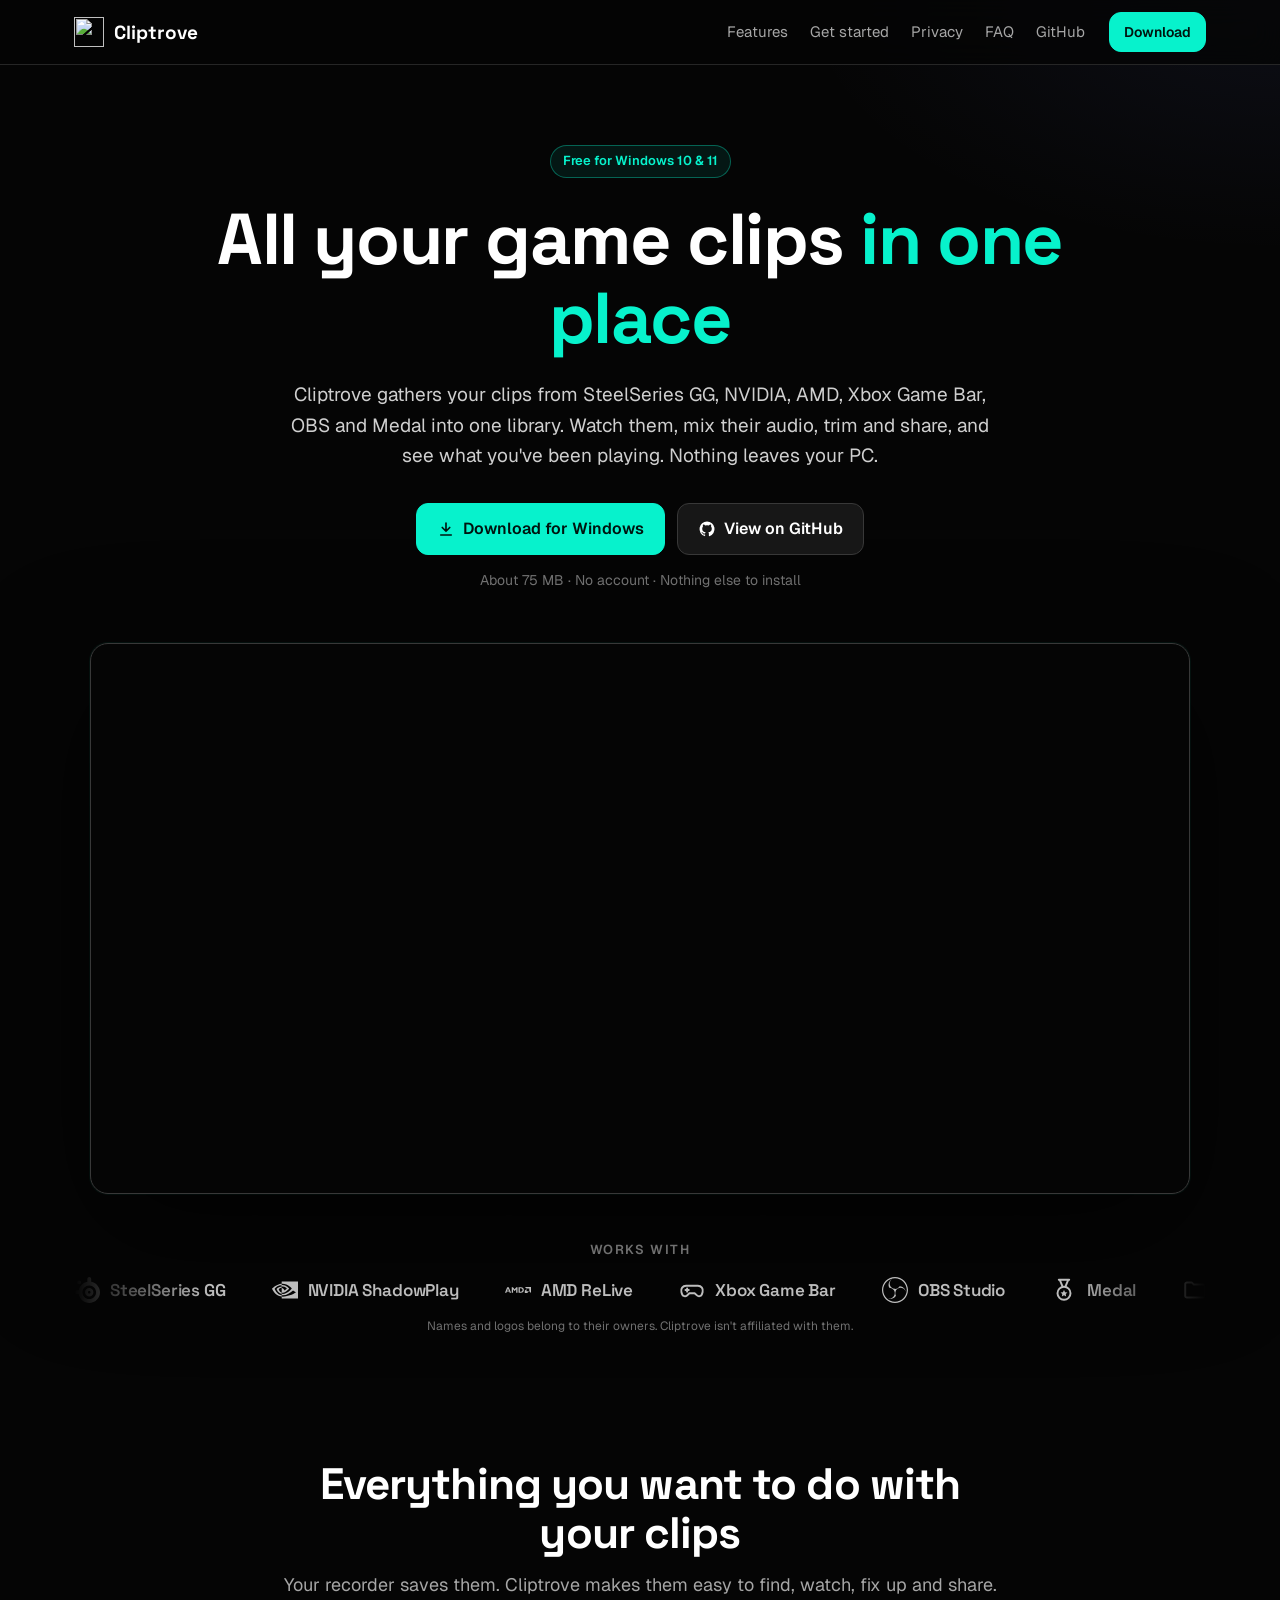
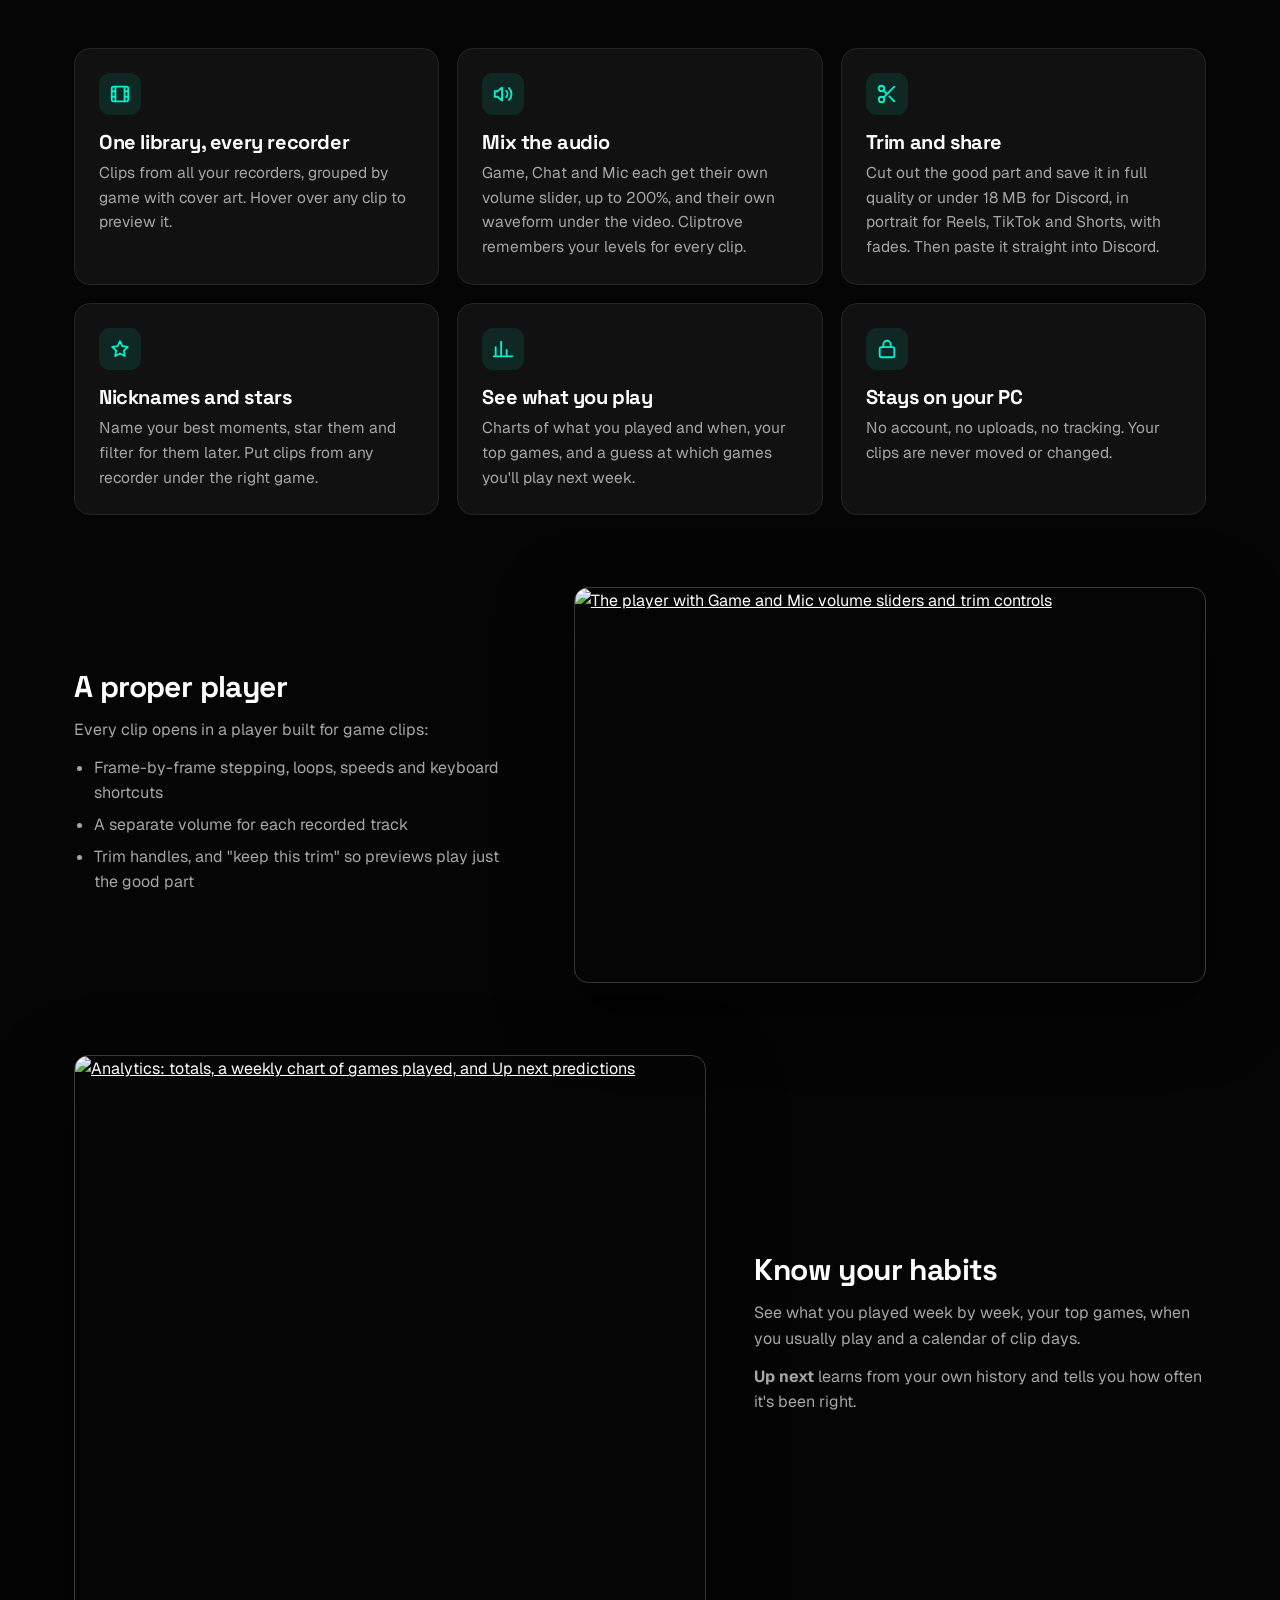
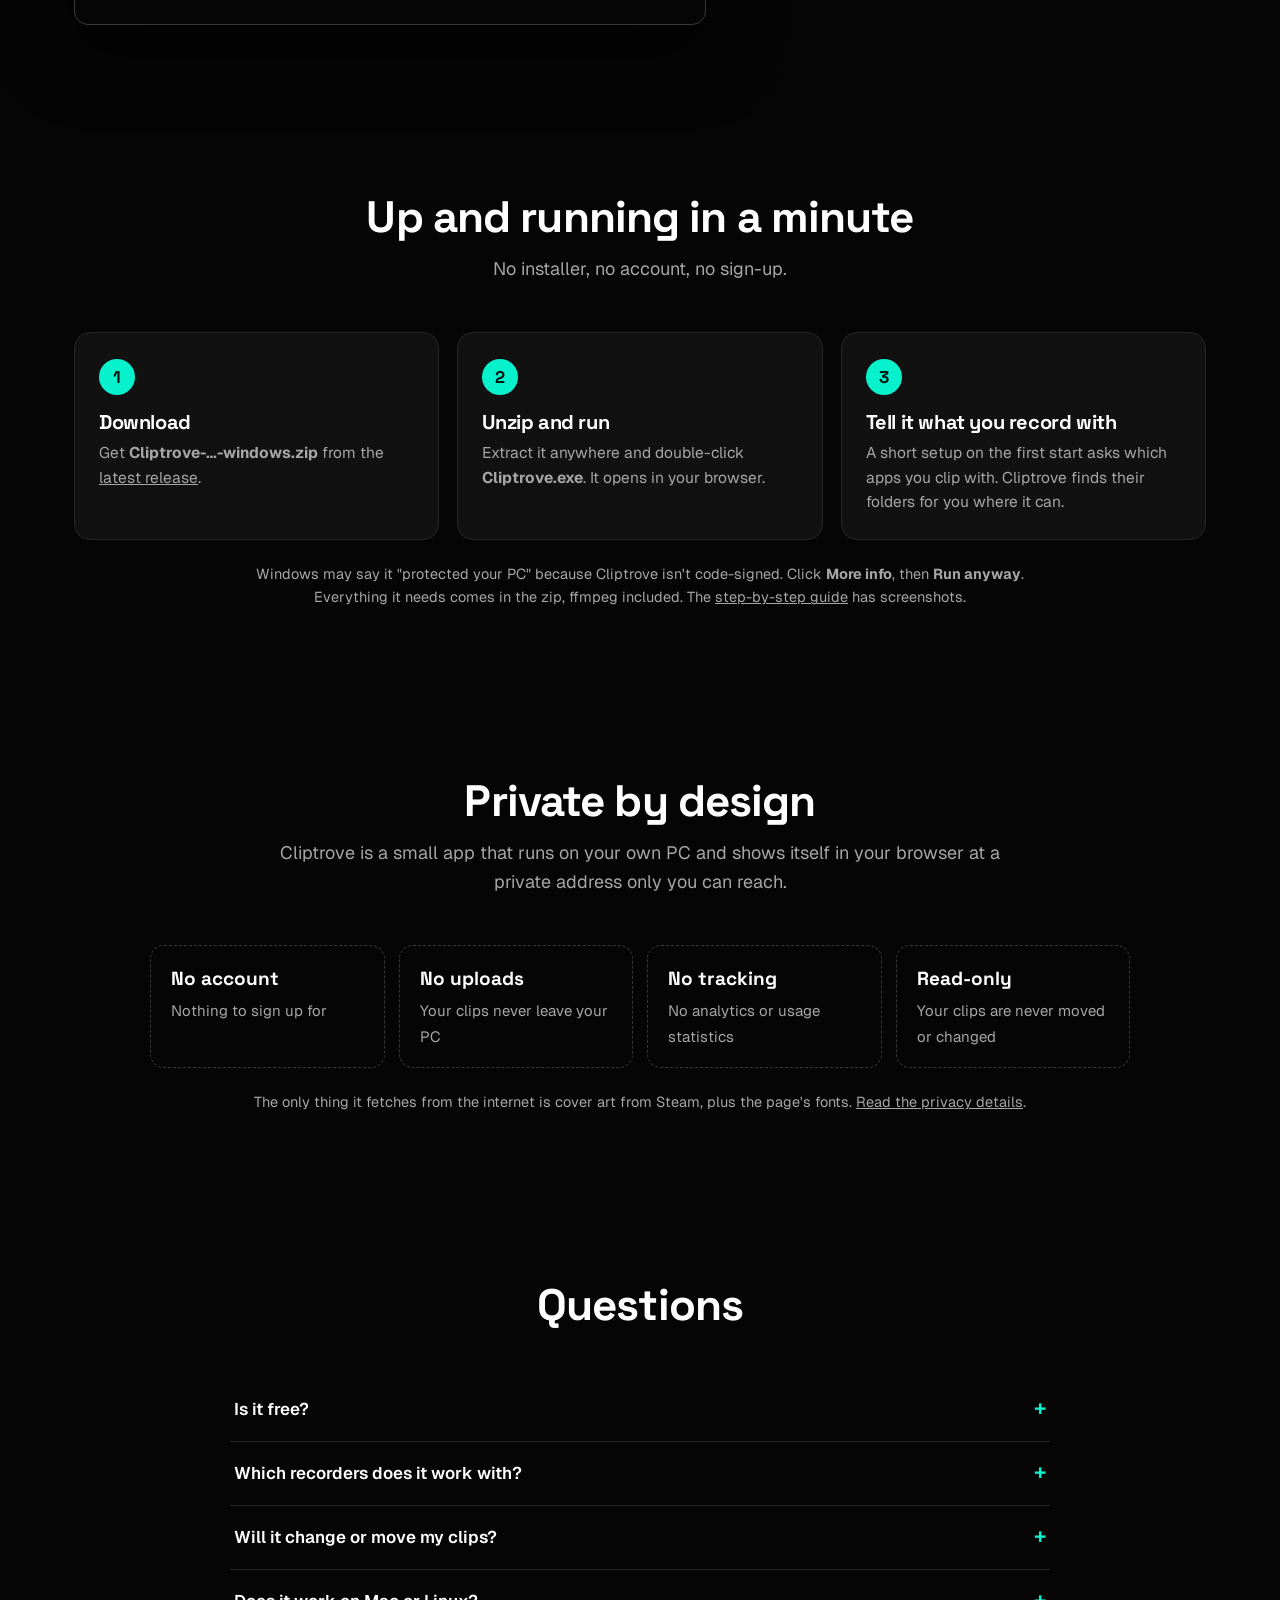
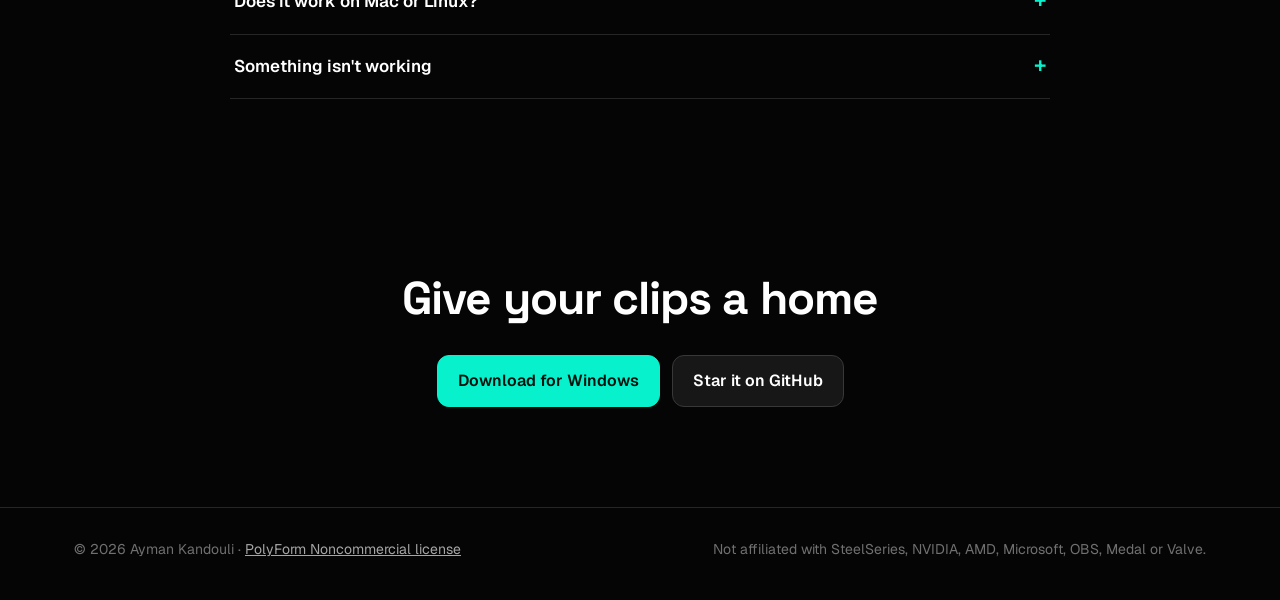
==== commit 1ab3f182: "Editor: bundled ffmpeg, waveforms, portrait copies, fades, stills, copy to clipboard (0.5.0) - The W" ====
--- a/site/index.html
+++ b/site/index.html
@@ -5,13 +5,13 @@
 <meta name="viewport" content="width=device-width, initial-scale=1">
 <title>Cliptrove: a free game clip manager for SteelSeries GG, ShadowPlay, AMD ReLive and OBS</title>
 <meta name="description" content="Cliptrove puts every game clip from SteelSeries GG, NVIDIA ShadowPlay, AMD ReLive, Xbox Game Bar, OBS and Medal in one library. Watch, mix audio, trim and share, and see what you've been playing. Free, for Windows, and nothing leaves your PC.">
-<link rel="canonical" href="https://th30utcast.github.io/Cliptrove/">
+<link rel="canonical" href="https://orio-03.github.io/Cliptrove/">
 <link rel="icon" href="logo.svg" type="image/svg+xml">
 <meta property="og:type" content="website">
 <meta property="og:title" content="Cliptrove: all your game clips in one place">
 <meta property="og:description" content="Free Windows app for clips from SteelSeries GG, NVIDIA, AMD, Xbox Game Bar, OBS and Medal. Watch, mix, trim, share and see what you play. Nothing leaves your PC.">
-<meta property="og:url" content="https://th30utcast.github.io/Cliptrove/">
-<meta property="og:image" content="https://th30utcast.github.io/Cliptrove/social-preview.png">
+<meta property="og:url" content="https://orio-03.github.io/Cliptrove/">
+<meta property="og:image" content="https://orio-03.github.io/Cliptrove/social-preview.png">
 <meta property="og:image:width" content="1280">
 <meta property="og:image:height" content="640">
 <meta name="twitter:card" content="summary_large_image">
@@ -19,7 +19,7 @@
 <script type="application/ld+json">
 {"@context": "https://schema.org", "@type": "SoftwareApplication", "name": "Cliptrove", "operatingSystem": "Windows 10, Windows 11",
  "applicationCategory": "MultimediaApplication", "offers": {"@type": "Offer", "price": "0", "priceCurrency": "USD"},
- "downloadUrl": "https://github.com/Th30utcast/Cliptrove/releases/latest", "image": "https://th30utcast.github.io/Cliptrove/social-preview.png",
+ "downloadUrl": "https://github.com/Orio-03/Cliptrove/releases/latest", "image": "https://orio-03.github.io/Cliptrove/social-preview.png",
  "description": "A local library for game clips from SteelSeries GG, NVIDIA ShadowPlay, AMD ReLive, Xbox Game Bar, OBS and Medal."}
 </script>
 <link rel="preconnect" href="https://fonts.googleapis.com">
@@ -165,8 +165,8 @@
 <nav>
   <div class="wrap">
     <a class="brand" href="#top"><img src="logo.svg" alt="">Cliptrove</a>
-    <div class="links" id="links"><a href="#features">Features</a><a href="#start">Get started</a><a href="#privacy">Privacy</a><a href="#faq">FAQ</a><a href="https://github.com/Th30utcast/Cliptrove">GitHub</a></div>
-    <a class="btn primary" href="https://github.com/Th30utcast/Cliptrove/releases/latest">Download</a>
+    <div class="links" id="links"><a href="#features">Features</a><a href="#start">Get started</a><a href="#privacy">Privacy</a><a href="#faq">FAQ</a><a href="https://github.com/Orio-03/Cliptrove">GitHub</a></div>
+    <a class="btn primary" href="https://github.com/Orio-03/Cliptrove/releases/latest">Download</a>
     <button class="menu-btn" type="button" aria-label="Menu" aria-expanded="false" aria-controls="links"><svg class="bars" viewBox="0 0 24 24" fill="none" stroke="currentColor" stroke-width="2" stroke-linecap="round"><path d="M4 7h16M4 12h16M4 17h16"/></svg><svg class="x" viewBox="0 0 24 24" fill="none" stroke="currentColor" stroke-width="2" stroke-linecap="round"><path d="M6 6l12 12M18 6 6 18"/></svg></button>
   </div>
 </nav>
@@ -178,10 +178,10 @@
       <h1>All your game clips <span>in one place</span></h1>
       <p class="lead">Cliptrove gathers your clips from SteelSeries GG, NVIDIA, AMD, Xbox Game Bar, OBS and Medal into one library. Watch them, mix their audio, trim and share, and see what you've been playing. Nothing leaves your PC.</p>
       <div class="cta">
-        <a class="btn primary" href="https://github.com/Th30utcast/Cliptrove/releases/latest"><svg viewBox="0 0 24 24" fill="none" stroke="currentColor" stroke-width="2.2" stroke-linecap="round" stroke-linejoin="round"><path d="M12 4v11M7 10l5 5 5-5M5 20h14"/></svg>Download for Windows</a>
-        <a class="btn" href="https://github.com/Th30utcast/Cliptrove"><svg viewBox="0 0 24 24" fill="currentColor"><path d="M12 2a10 10 0 0 0-3.16 19.49c.5.09.68-.22.68-.48v-1.7c-2.78.6-3.37-1.34-3.37-1.34-.45-1.16-1.11-1.47-1.11-1.47-.91-.62.07-.6.07-.6 1 .07 1.53 1.03 1.53 1.03.89 1.52 2.34 1.08 2.91.83.09-.65.35-1.08.63-1.33-2.22-.25-4.55-1.11-4.55-4.94 0-1.09.39-1.98 1.03-2.68-.1-.25-.45-1.27.1-2.65 0 0 .84-.27 2.75 1.02a9.6 9.6 0 0 1 5 0c1.91-1.29 2.75-1.02 2.75-1.02.55 1.38.2 2.4.1 2.65.64.7 1.03 1.59 1.03 2.68 0 3.84-2.34 4.68-4.57 4.93.36.31.68.92.68 1.85v2.75c0 .27.18.58.69.48A10 10 0 0 0 12 2z"/></svg>View on GitHub</a>
-      </div>
-      <p class="small">About 12 MB · No account · No Python needed</p>
+        <a class="btn primary" href="https://github.com/Orio-03/Cliptrove/releases/latest"><svg viewBox="0 0 24 24" fill="none" stroke="currentColor" stroke-width="2.2" stroke-linecap="round" stroke-linejoin="round"><path d="M12 4v11M7 10l5 5 5-5M5 20h14"/></svg>Download for Windows</a>
+        <a class="btn" href="https://github.com/Orio-03/Cliptrove"><svg viewBox="0 0 24 24" fill="currentColor"><path d="M12 2a10 10 0 0 0-3.16 19.49c.5.09.68-.22.68-.48v-1.7c-2.78.6-3.37-1.34-3.37-1.34-.45-1.16-1.11-1.47-1.11-1.47-.91-.62.07-.6.07-.6 1 .07 1.53 1.03 1.53 1.03.89 1.52 2.34 1.08 2.91.83.09-.65.35-1.08.63-1.33-2.22-.25-4.55-1.11-4.55-4.94 0-1.09.39-1.98 1.03-2.68-.1-.25-.45-1.27.1-2.65 0 0 .84-.27 2.75 1.02a9.6 9.6 0 0 1 5 0c1.91-1.29 2.75-1.02 2.75-1.02.55 1.38.2 2.4.1 2.65.64.7 1.03 1.59 1.03 2.68 0 3.84-2.34 4.68-4.57 4.93.36.31.68.92.68 1.85v2.75c0 .27.18.58.69.48A10 10 0 0 0 12 2z"/></svg>View on GitHub</a>
+      </div>
+      <p class="small">About 75 MB · No account · Nothing else to install</p>
       <p class="on-phone">Cliptrove is a Windows app, so open this page on your PC to download it. <button class="send" type="button">Send the link to my PC</button></p>
       <video class="demo" src="demo.mp4" poster="images/home.webp" width="1280" height="800" autoplay muted loop playsinline aria-label="Cliptrove in action: browsing games, previewing a clip, mixing its audio and looking at analytics"></video>
       <div class="works">
@@ -199,8 +199,8 @@
       <div class="head"><h2>Everything you want to do with your clips</h2><p>Your recorder saves them. Cliptrove makes them easy to find, watch, fix up and share.</p></div>
       <div class="grid">
         <div class="card"><div class="ic"><svg viewBox="0 0 24 24" fill="none" stroke="currentColor" stroke-width="2" stroke-linecap="round" stroke-linejoin="round"><rect x="3" y="4" width="18" height="16" rx="2"/><path d="M7 4v16M17 4v16M3 9h4M3 15h4M17 9h4M17 15h4"/></svg></div><h3>One library, every recorder</h3><p>Clips from all your recorders, grouped by game with cover art. Hover over any clip to preview it.</p></div>
-        <div class="card"><div class="ic"><svg viewBox="0 0 24 24" fill="none" stroke="currentColor" stroke-width="2" stroke-linecap="round" stroke-linejoin="round"><path d="M11 5 6 9H3v6h3l5 4z"/><path d="M15.5 8.5a5 5 0 0 1 0 7M18.5 5.5a9 9 0 0 1 0 13"/></svg></div><h3>Mix the audio</h3><p>Game, Chat and Mic each get their own volume slider, up to 200%. Cliptrove remembers your levels for every clip.</p></div>
-        <div class="card"><div class="ic"><svg viewBox="0 0 24 24" fill="none" stroke="currentColor" stroke-width="2" stroke-linecap="round" stroke-linejoin="round"><circle cx="6" cy="6" r="3"/><circle cx="6" cy="18" r="3"/><path d="M20 4 8.1 15.9M14.5 14.5 20 20M8.1 8.1 12 12"/></svg></div><h3>Trim and share</h3><p>Cut out the good part and save a copy in full quality, or compressed under 18 MB so it fits on Discord.</p></div>
+        <div class="card"><div class="ic"><svg viewBox="0 0 24 24" fill="none" stroke="currentColor" stroke-width="2" stroke-linecap="round" stroke-linejoin="round"><path d="M11 5 6 9H3v6h3l5 4z"/><path d="M15.5 8.5a5 5 0 0 1 0 7M18.5 5.5a9 9 0 0 1 0 13"/></svg></div><h3>Mix the audio</h3><p>Game, Chat and Mic each get their own volume slider, up to 200%, and their own waveform under the video. Cliptrove remembers your levels for every clip.</p></div>
+        <div class="card"><div class="ic"><svg viewBox="0 0 24 24" fill="none" stroke="currentColor" stroke-width="2" stroke-linecap="round" stroke-linejoin="round"><circle cx="6" cy="6" r="3"/><circle cx="6" cy="18" r="3"/><path d="M20 4 8.1 15.9M14.5 14.5 20 20M8.1 8.1 12 12"/></svg></div><h3>Trim and share</h3><p>Cut out the good part and save it in full quality or under 18 MB for Discord, in portrait for Reels, TikTok and Shorts, with fades. Then paste it straight into Discord.</p></div>
         <div class="card"><div class="ic"><svg viewBox="0 0 24 24" fill="none" stroke="currentColor" stroke-width="2" stroke-linecap="round" stroke-linejoin="round"><path d="m12 3.5 2.6 5.3 5.9.9-4.3 4.1 1 5.8-5.2-2.7-5.2 2.7 1-5.8-4.3-4.1 5.9-.9z"/></svg></div><h3>Nicknames and stars</h3><p>Name your best moments, star them and filter for them later. Put clips from any recorder under the right game.</p></div>
         <div class="card"><div class="ic"><svg viewBox="0 0 24 24" fill="none" stroke="currentColor" stroke-width="2" stroke-linecap="round" stroke-linejoin="round"><path d="M4 20V10M10 20V4M16 20v-7M22 20H2"/></svg></div><h3>See what you play</h3><p>Charts of what you played and when, your top games, and a guess at which games you'll play next week.</p></div>
         <div class="card"><div class="ic"><svg viewBox="0 0 24 24" fill="none" stroke="currentColor" stroke-width="2" stroke-linecap="round" stroke-linejoin="round"><rect x="4" y="10" width="16" height="11" rx="2"/><path d="M8 10V7a4 4 0 0 1 8 0v3"/></svg></div><h3>Stays on your PC</h3><p>No account, no uploads, no tracking. Your clips are never moved or changed.</p></div>
@@ -221,11 +221,11 @@
     <div class="wrap">
       <div class="head"><h2>Up and running in a minute</h2><p>No installer, no account, no sign-up.</p></div>
       <div class="steps">
-        <div class="step"><h3>Download</h3><p>Get <b>Cliptrove-…-windows.zip</b> from the <a href="https://github.com/Th30utcast/Cliptrove/releases/latest">latest release</a>.</p></div>
+        <div class="step"><h3>Download</h3><p>Get <b>Cliptrove-…-windows.zip</b> from the <a href="https://github.com/Orio-03/Cliptrove/releases/latest">latest release</a>.</p></div>
         <div class="step"><h3>Unzip and run</h3><p>Extract it anywhere and double-click <b>Cliptrove.exe</b>. It opens in your browser.</p></div>
         <div class="step"><h3>Tell it what you record with</h3><p>A short setup on the first start asks which apps you clip with. Cliptrove finds their folders for you where it can.</p></div>
       </div>
-      <p class="note">Windows may say it "protected your PC" because Cliptrove isn't code-signed. Click <b>More info</b>, then <b>Run anyway</b>. For thumbnails, separate Chat/Mic audio and saving copies, also install the free <b>ffmpeg</b> (<code>winget install Gyan.FFmpeg</code>). The <a href="https://github.com/Th30utcast/Cliptrove#get-started">step-by-step guide</a> has screenshots.</p>
+      <p class="note">Windows may say it "protected your PC" because Cliptrove isn't code-signed. Click <b>More info</b>, then <b>Run anyway</b>. Everything it needs comes in the zip, ffmpeg included. The <a href="https://github.com/Orio-03/Cliptrove#get-started">step-by-step guide</a> has screenshots.</p>
     </div>
   </section>
 
@@ -238,7 +238,7 @@
         <div><b>No tracking</b><span>No analytics or usage statistics</span></div>
         <div><b>Read-only</b><span>Your clips are never moved or changed</span></div>
       </div>
-      <p class="note">The only thing it fetches from the internet is cover art from Steam, plus the page's fonts. <a href="https://github.com/Th30utcast/Cliptrove/blob/main/PRIVACY.md">Read the privacy details</a>.</p>
+      <p class="note">The only thing it fetches from the internet is cover art from Steam, plus the page's fonts. <a href="https://github.com/Orio-03/Cliptrove/blob/main/PRIVACY.md">Read the privacy details</a>.</p>
     </div>
   </section>
 
@@ -250,7 +250,7 @@
         <details><summary>Which recorders does it work with?</summary><p>SteelSeries GG (read straight from its library), NVIDIA ShadowPlay / NVIDIA App, AMD ReLive / Adrenalin, Xbox Game Bar, OBS Studio, Medal, and any folder of videos. It works out the game and date from each recorder's file names and folders.</p></details>
         <details><summary>Will it change or move my clips?</summary><p>No. It only reads them. New files are only written when you save an edited copy, into an "Edited Clips" folder you choose.</p></details>
         <details><summary>Does it work on Mac or Linux?</summary><p>The download is for Windows. Developers can run it from the source code on macOS and Linux, but that isn't tested yet.</p></details>
-        <details><summary>Something isn't working</summary><p>Ask in <a href="https://github.com/Th30utcast/Cliptrove/discussions">Discussions</a> or <a href="https://github.com/Th30utcast/Cliptrove/issues/new/choose">report a bug</a>. Please leave out personal folder names.</p></details>
+        <details><summary>Something isn't working</summary><p>Ask in <a href="https://github.com/Orio-03/Cliptrove/discussions">Discussions</a> or <a href="https://github.com/Orio-03/Cliptrove/issues/new/choose">report a bug</a>. Please leave out personal folder names.</p></details>
       </div>
     </div>
   </section>
@@ -258,14 +258,14 @@
   <section class="final">
     <div class="wrap">
       <h2>Give your clips a home</h2>
-      <div class="cta"><a class="btn primary" href="https://github.com/Th30utcast/Cliptrove/releases/latest">Download for Windows</a><a class="btn" href="https://github.com/Th30utcast/Cliptrove">Star it on GitHub</a></div>
+      <div class="cta"><a class="btn primary" href="https://github.com/Orio-03/Cliptrove/releases/latest">Download for Windows</a><a class="btn" href="https://github.com/Orio-03/Cliptrove">Star it on GitHub</a></div>
     </div>
   </section>
 </main>
 
 <footer>
   <div class="wrap">
-    <span>© 2026 Ayman Kandouli · <a href="https://github.com/Th30utcast/Cliptrove/blob/main/LICENSE.md">PolyForm Noncommercial license</a></span>
+    <span>© 2026 Ayman Kandouli · <a href="https://github.com/Orio-03/Cliptrove/blob/main/LICENSE.md">PolyForm Noncommercial license</a></span>
     <span>Not affiliated with SteelSeries, NVIDIA, AMD, Microsoft, OBS, Medal or Valve.</span>
   </div>
 </footer>
@@ -284,7 +284,7 @@
   // On a phone: send this page to yourself (the share sheet, or copy the link)
   const send = document.querySelector('.send');
   send.addEventListener('click', async () => {
-    const url = 'https://th30utcast.github.io/Cliptrove/';
+    const url = 'https://orio-03.github.io/Cliptrove/';
     try {
       if (navigator.share) await navigator.share({ title: 'Cliptrove', text: 'Cliptrove: all your game clips in one place', url });
       else { await navigator.clipboard.writeText(url); send.textContent = 'Link copied'; }
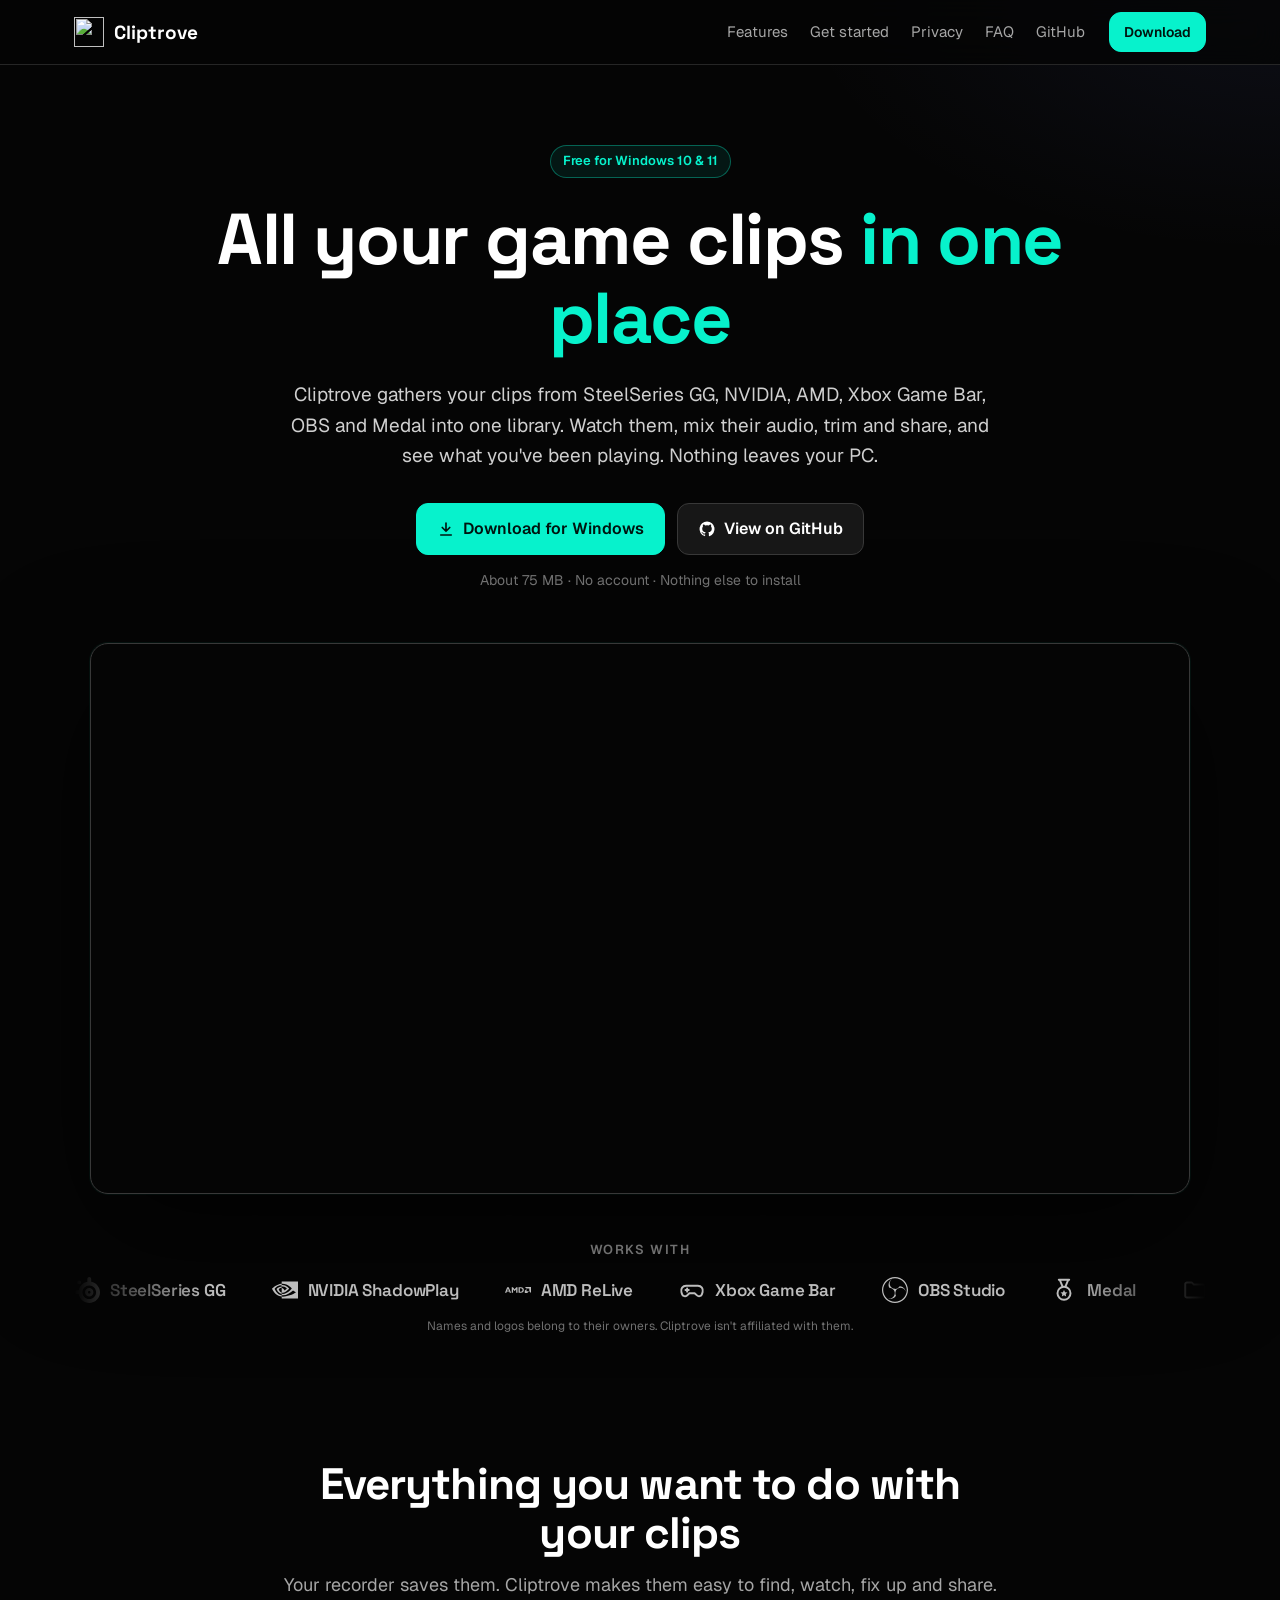
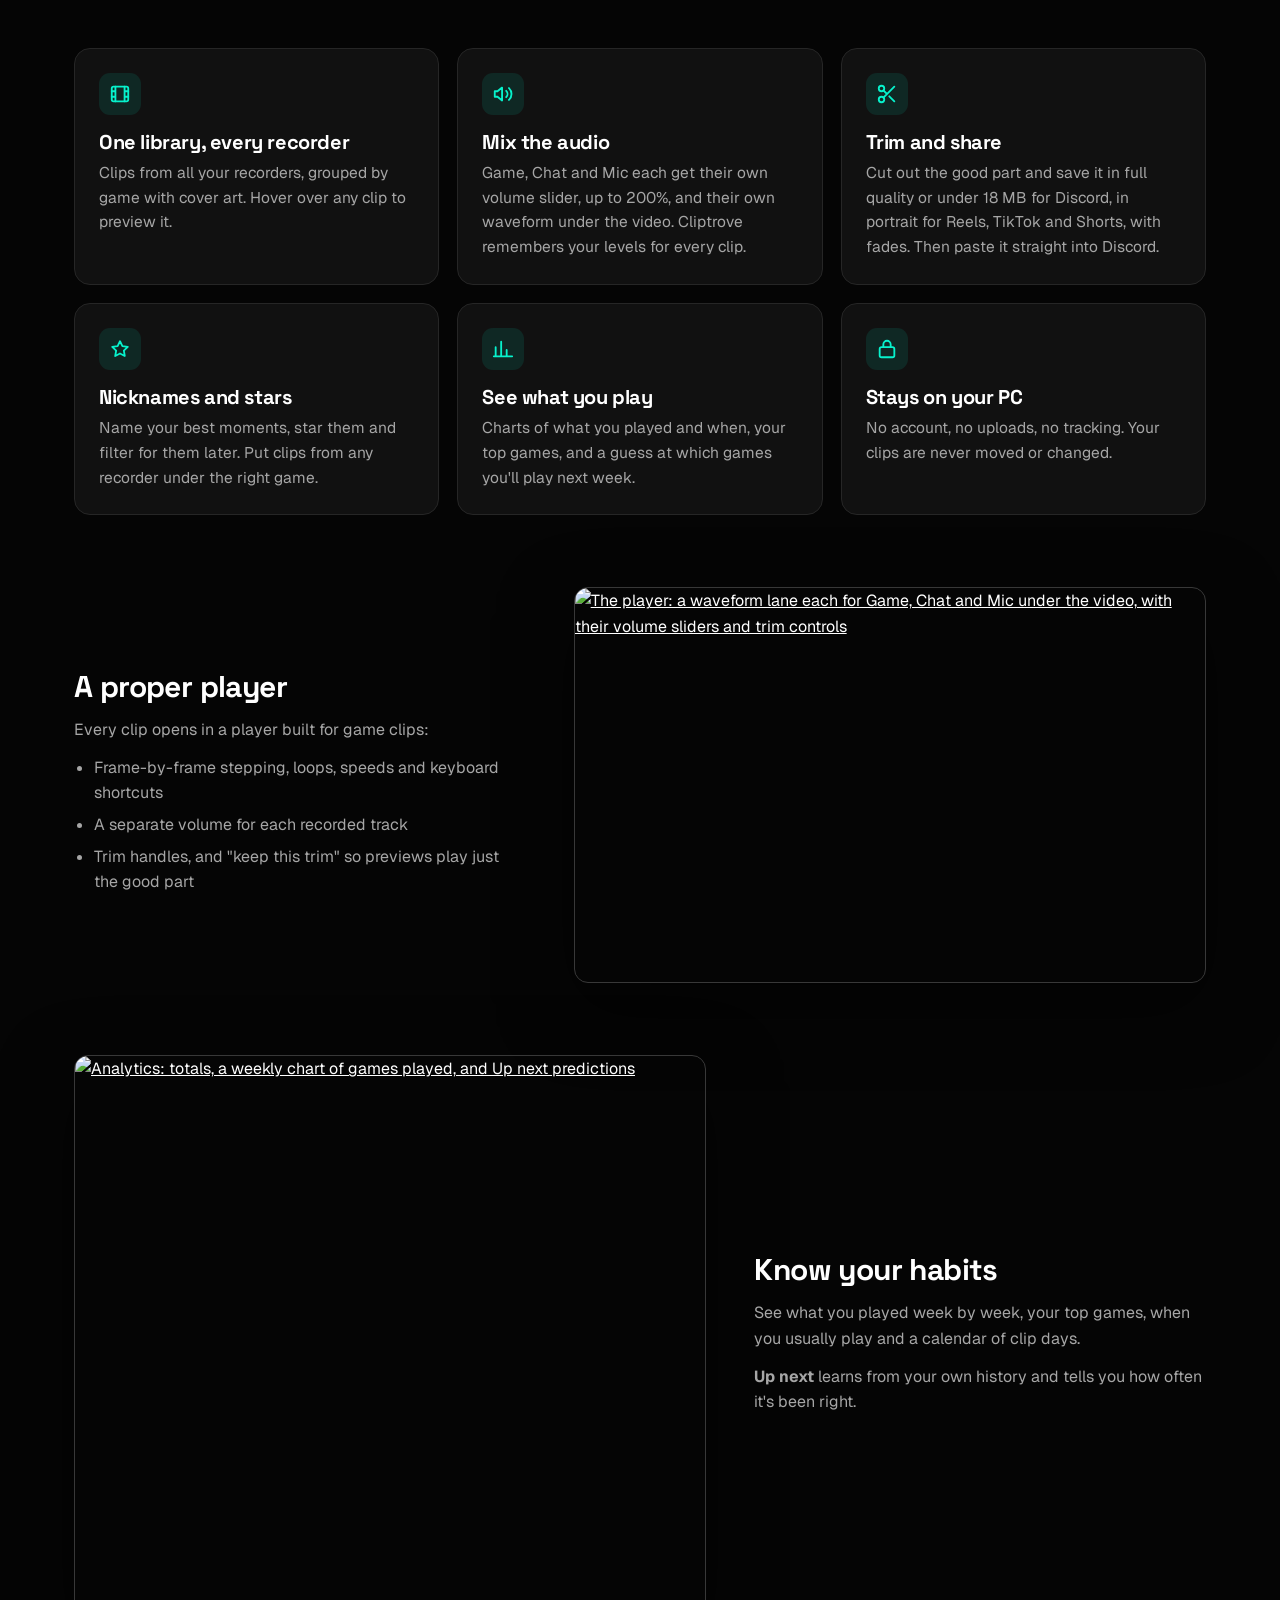
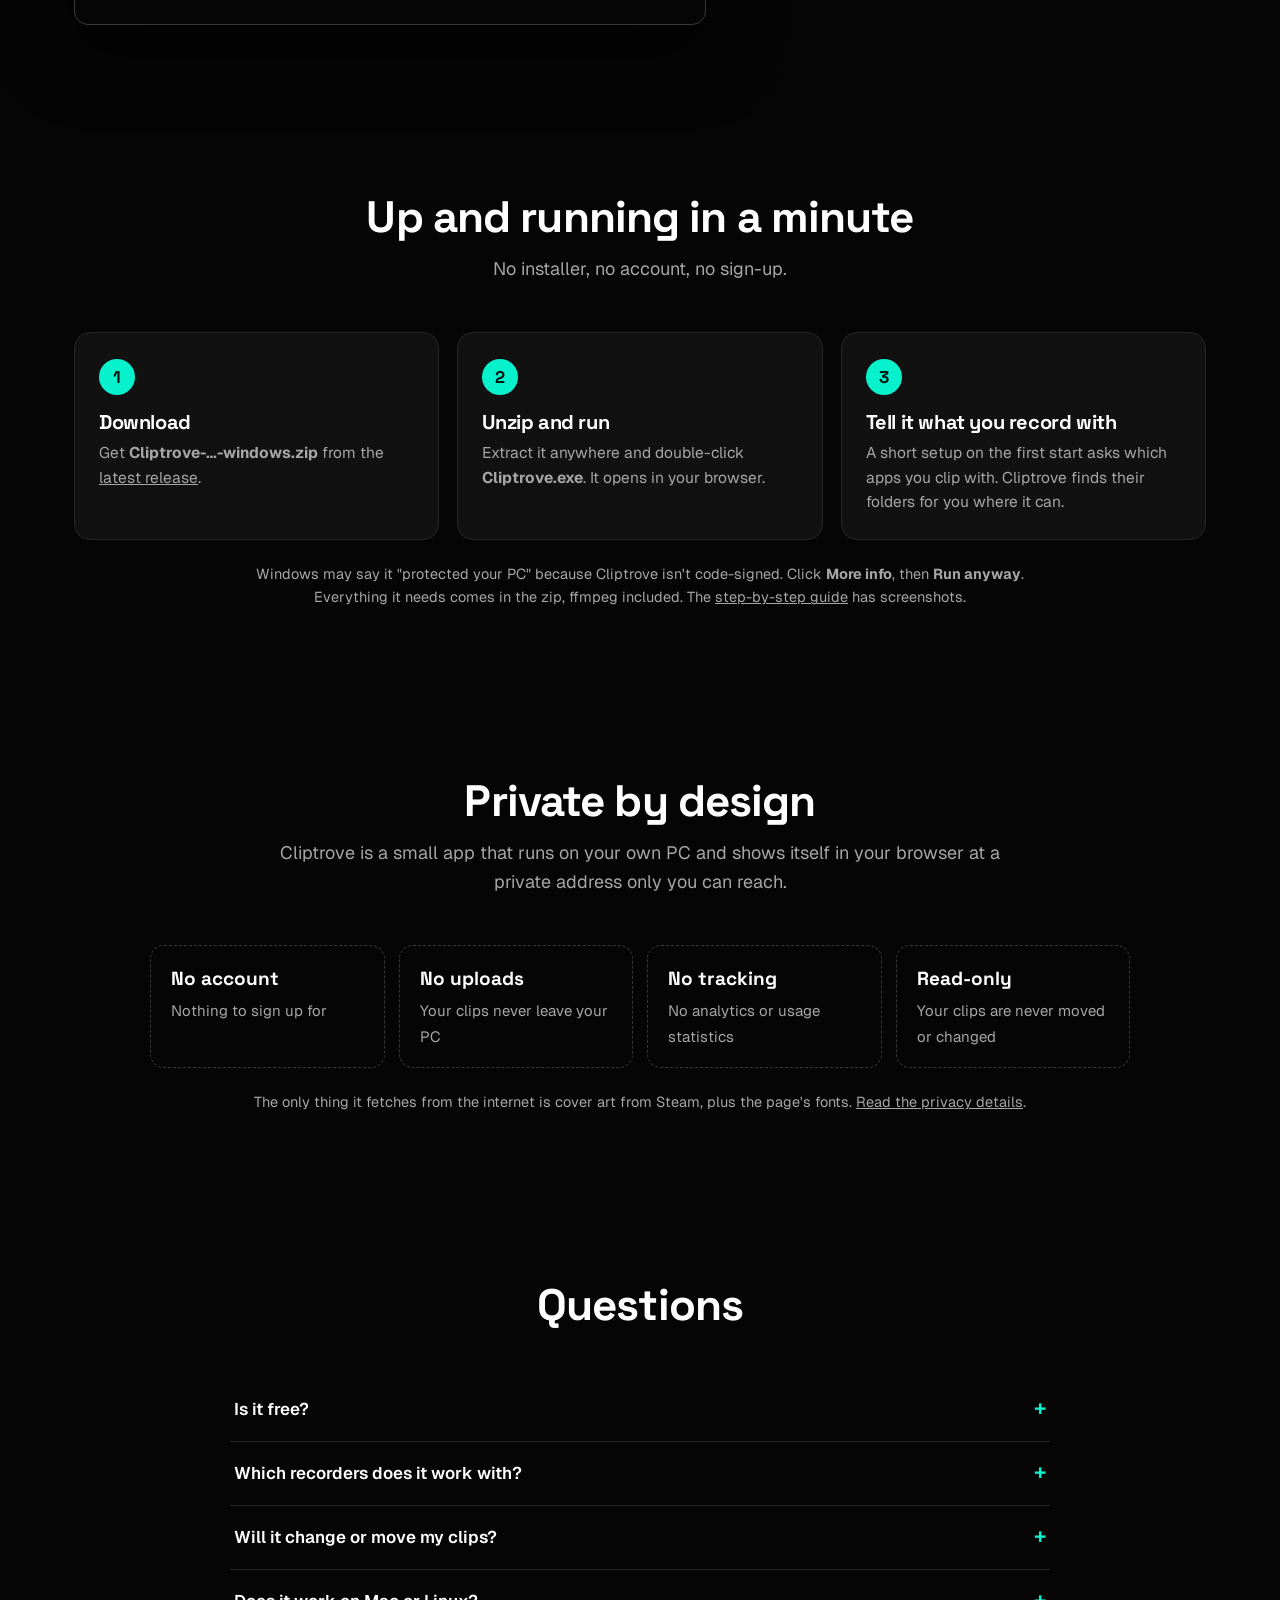
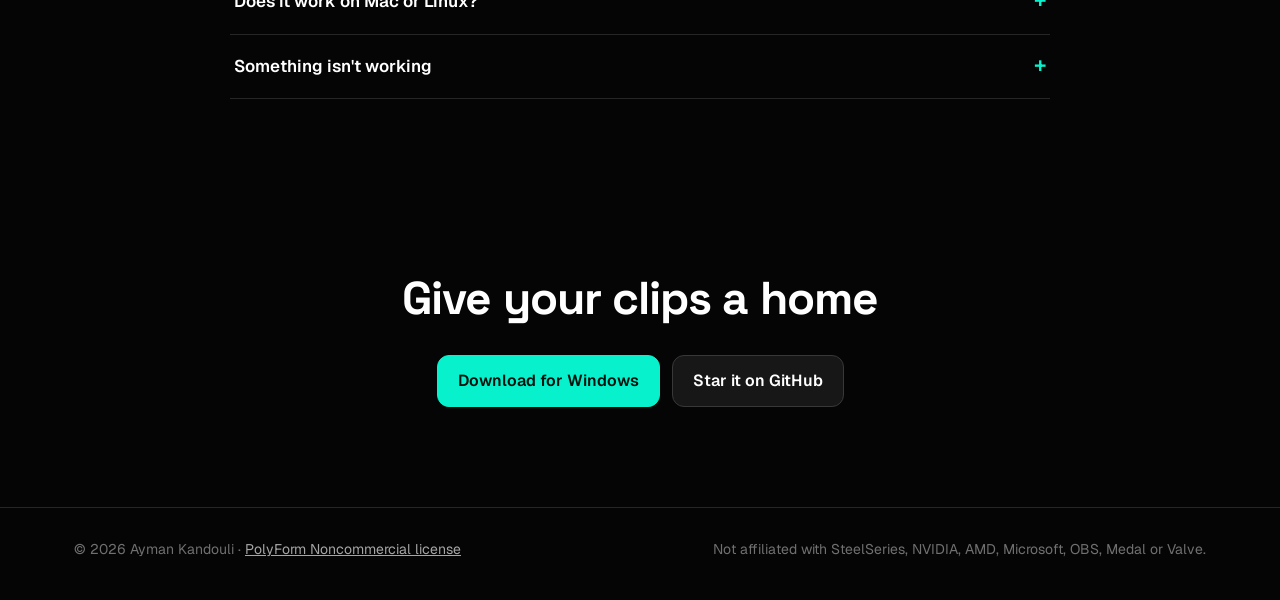
==== commit 19a40c9d: "Player screenshot with waveforms; read ffmpeg 9's track names - docs/images/player.webp (README and " ====
--- a/site/index.html
+++ b/site/index.html
@@ -208,7 +208,7 @@
 
       <div class="row">
         <div class="text"><h3>A proper player</h3><p>Every clip opens in a player built for game clips:</p><ul><li>Frame-by-frame stepping, loops, speeds and keyboard shortcuts</li><li>A separate volume for each recorded track</li><li>Trim handles, and "keep this trim" so previews play just the good part</li></ul></div>
-        <a class="shot" href="images/player.webp" aria-label="Open the player screenshot full size"><img src="images/player.webp" alt="The player with Game and Mic volume sliders and trim controls" loading="lazy" width="1440" height="900"></a>
+        <a class="shot" href="images/player.webp" aria-label="Open the player screenshot full size"><img src="images/player.webp" alt="The player: a waveform lane each for Game, Chat and Mic under the video, with their volume sliders and trim controls" loading="lazy" width="1440" height="900"></a>
       </div>
       <div class="row flip">
         <div class="text"><h3>Know your habits</h3><p>See what you played week by week, your top games, when you usually play and a calendar of clip days.</p><p><b>Up next</b> learns from your own history and tells you how often it's been right.</p></div>
